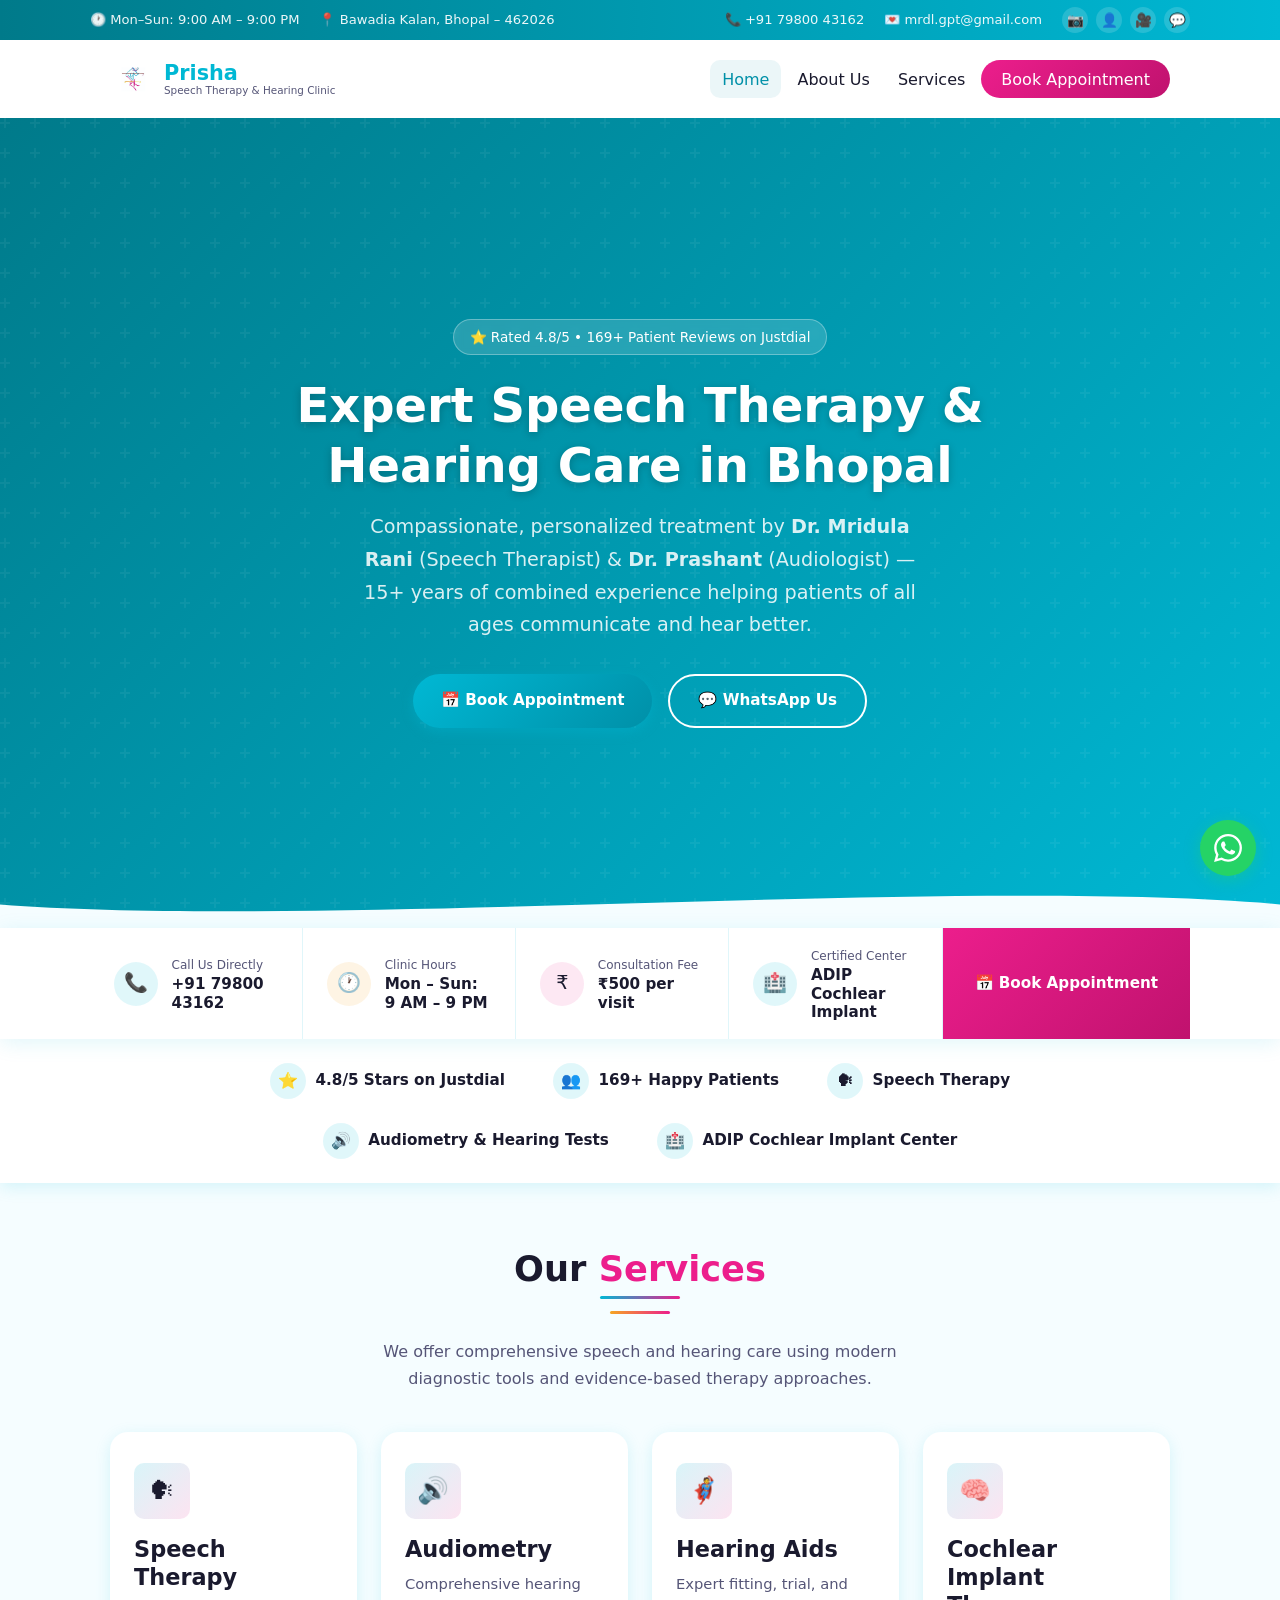
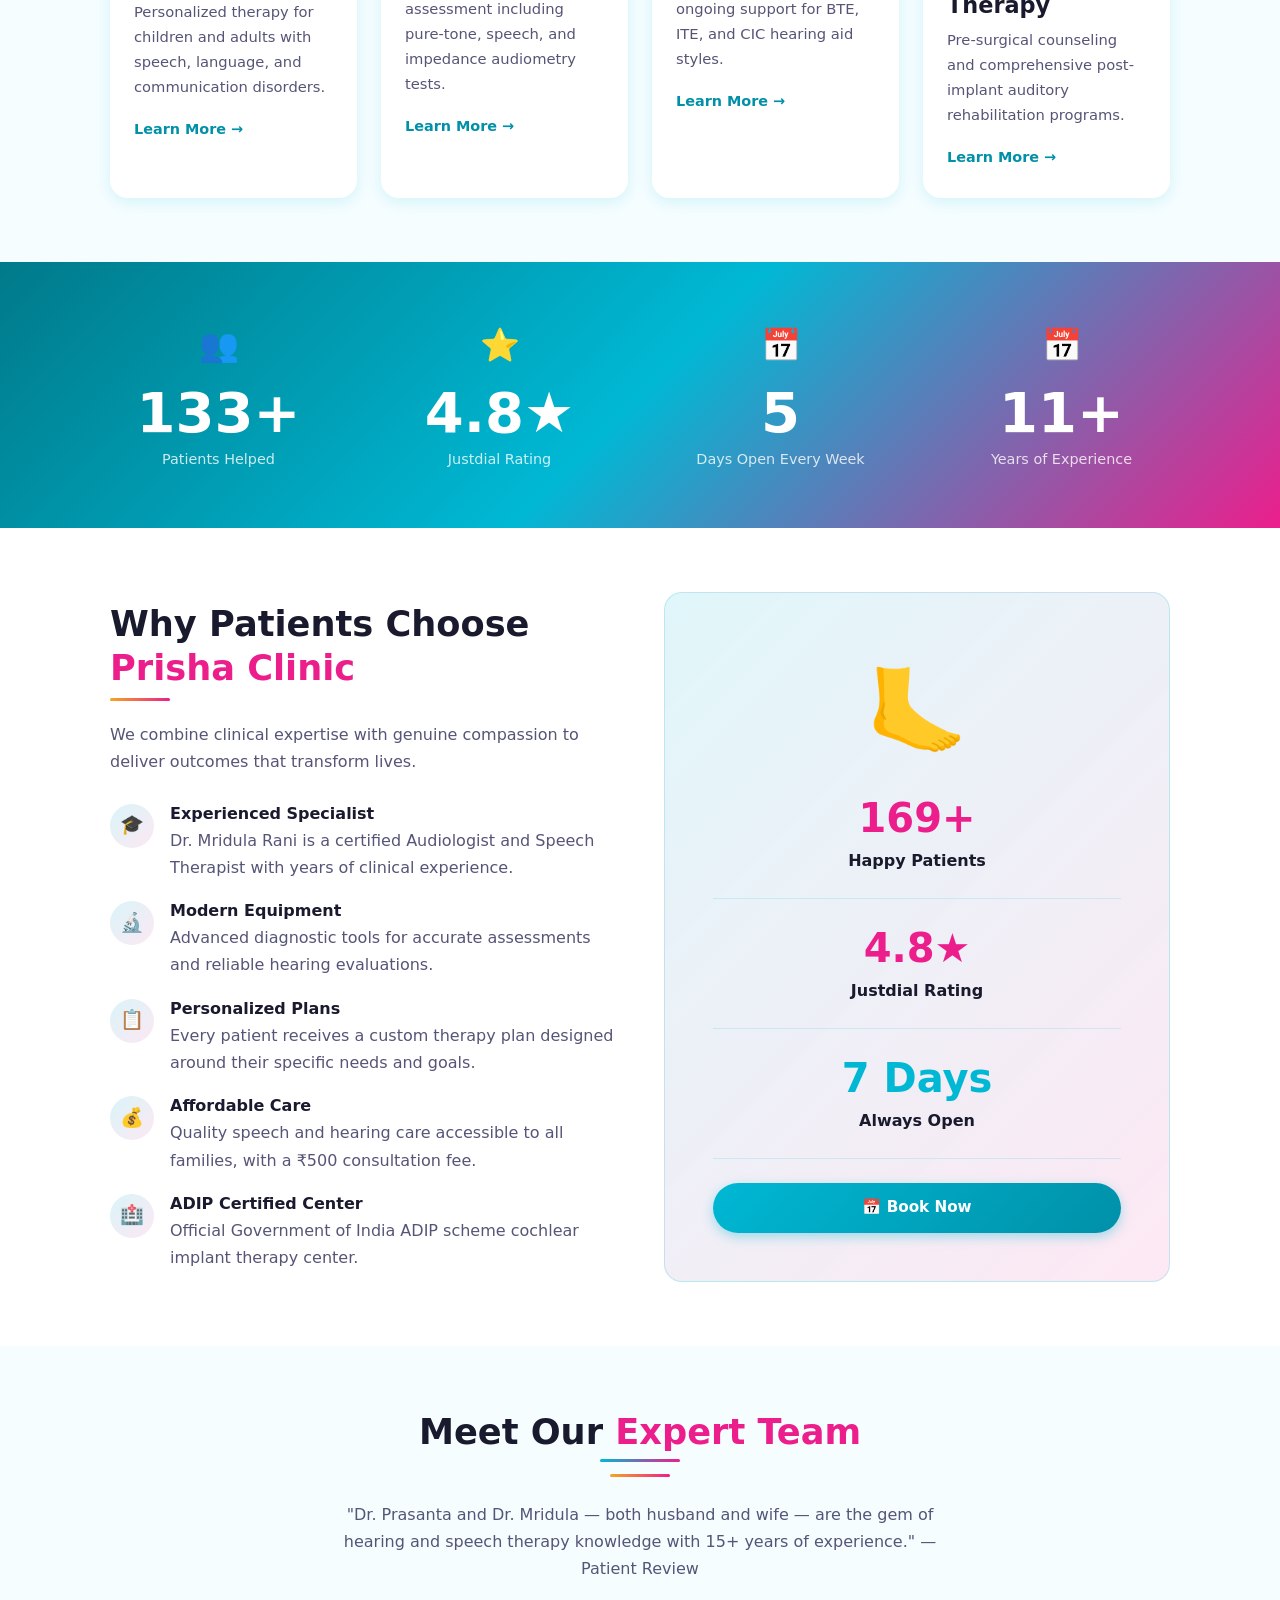
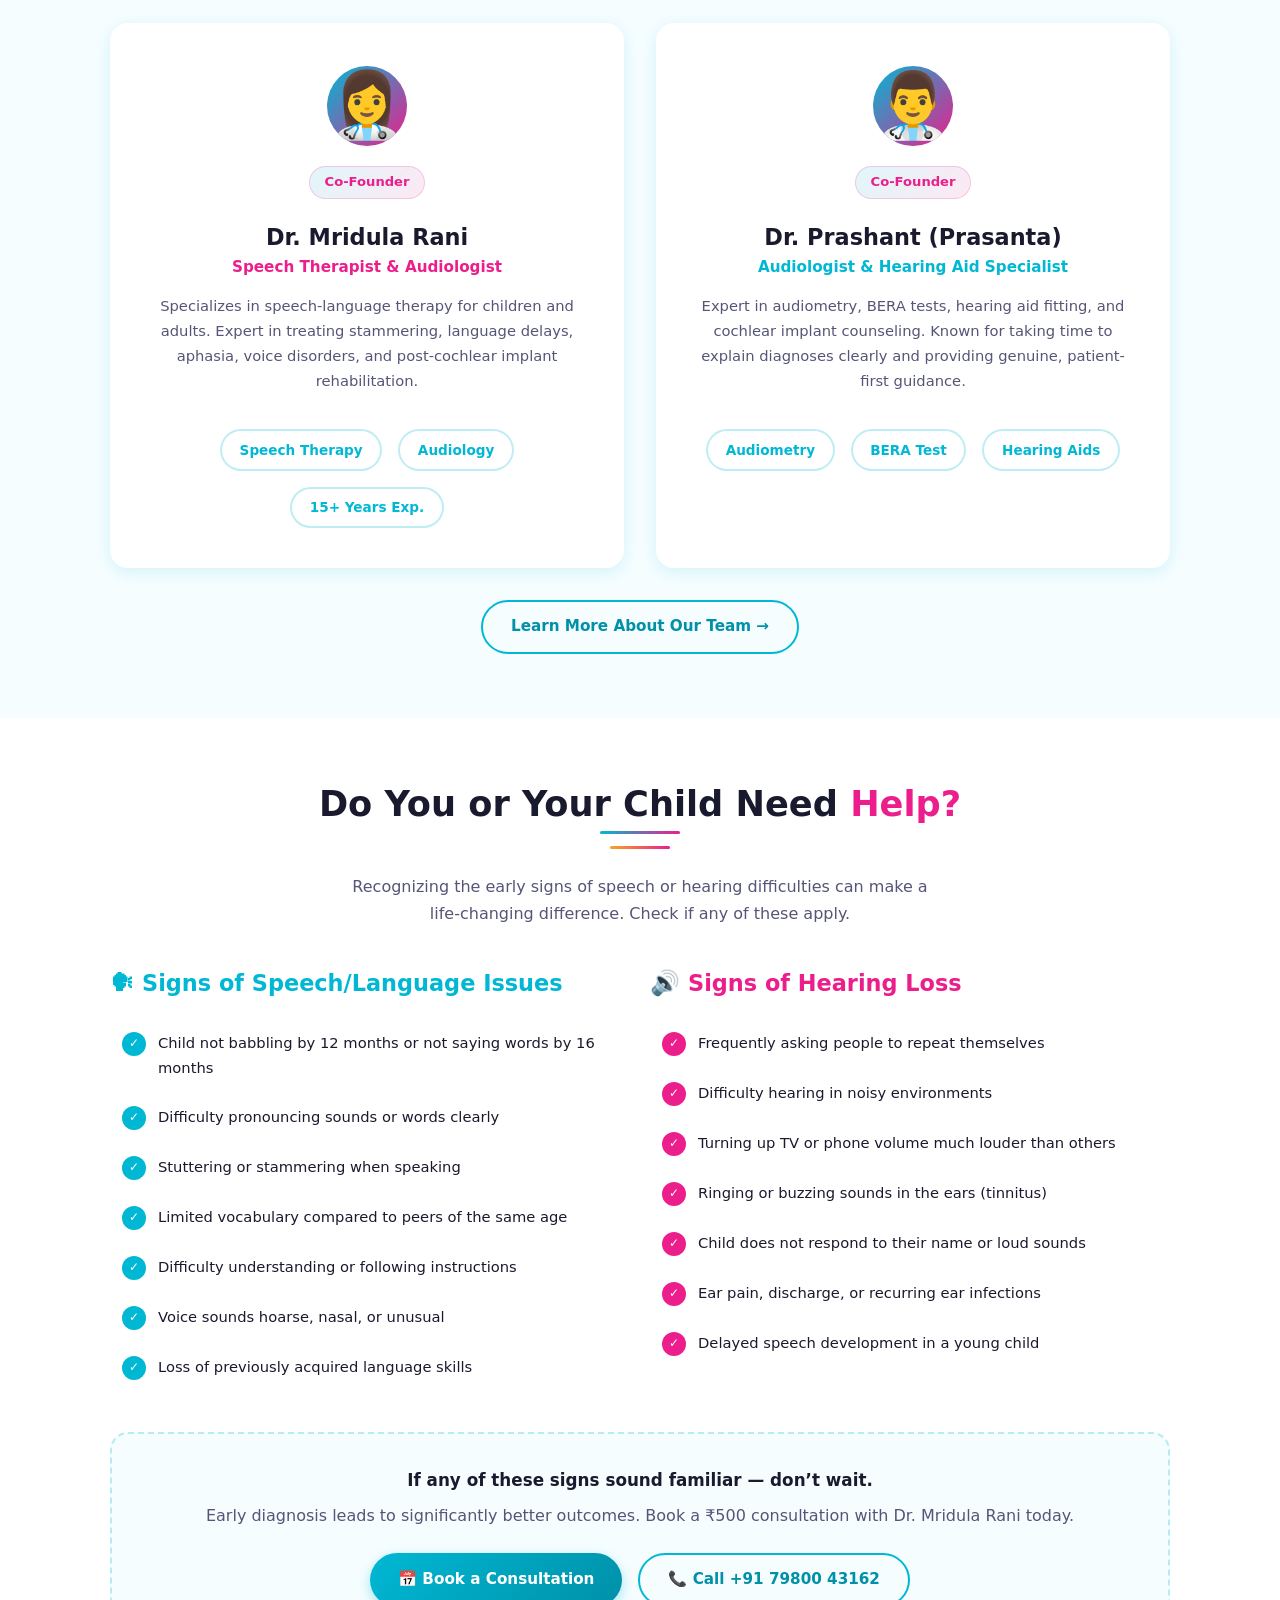
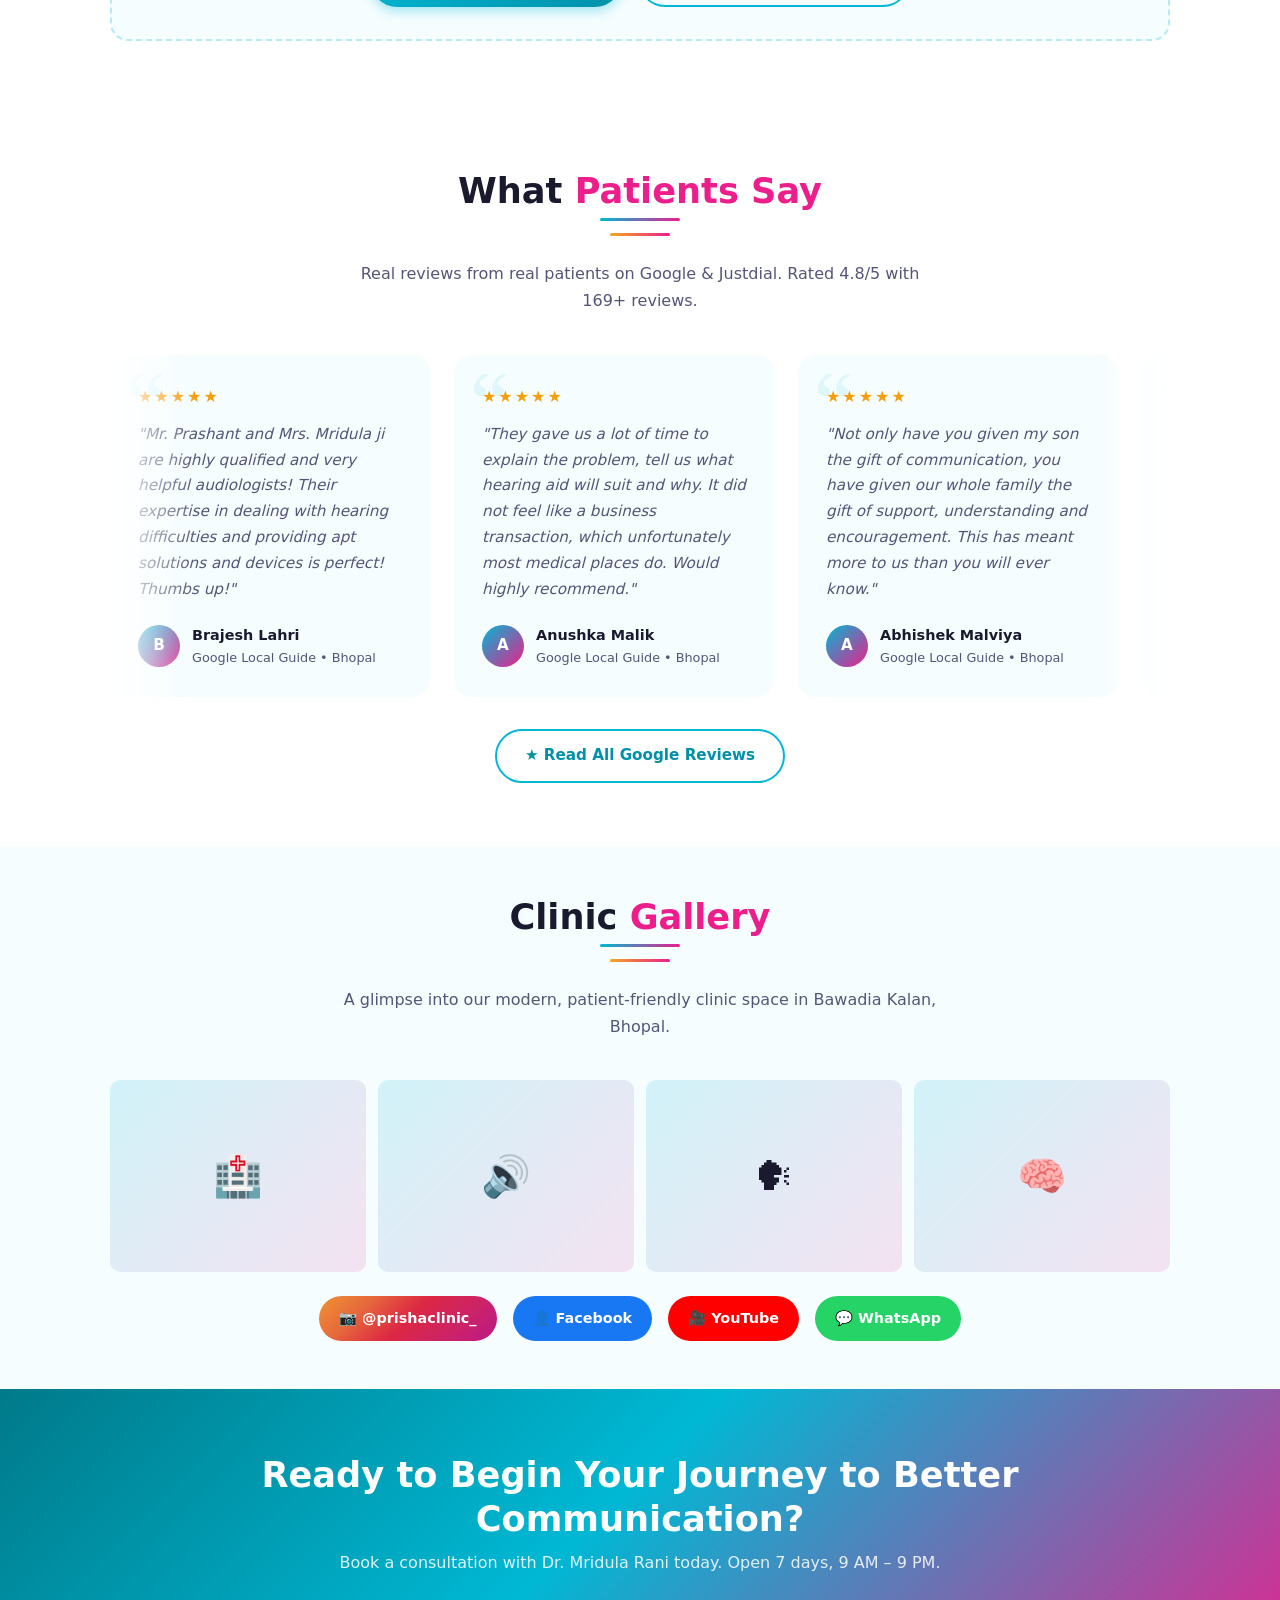
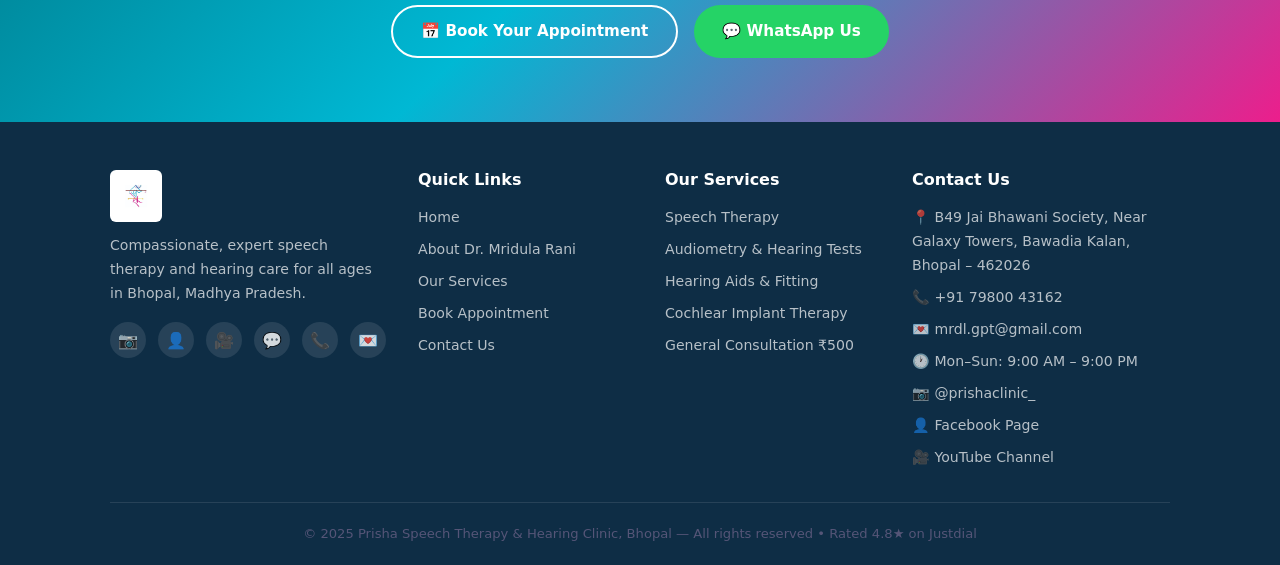
==== index.html @ f2a67094 "Initial commit" ====
<!DOCTYPE html>
<html lang="en">
<head>
  <meta charset="UTF-8">
  <meta name="viewport" content="width=device-width, initial-scale=1.0">
  <meta name="description" content="Prisha Speech Therapy and Hearing Clinic in Bhopal — Expert speech therapy, audiometry, hearing aids & cochlear implant therapy by Dr. Mridula Rani. Book today.">
  <meta name="keywords" content="speech therapy Bhopal, audiologist Bhopal, hearing aids Bhopal, cochlear implant Bhopal, Dr Mridula Rani, Prisha clinic">
  <meta name="author" content="Prisha Speech Therapy and Hearing Clinic">
  <meta property="og:title" content="Prisha Speech Therapy & Hearing Clinic Bhopal | Dr. Mridula Rani">
  <meta property="og:description" content="Expert speech therapy, audiometry, hearing aids & cochlear implant therapy in Bhopal. Rated 4.8/5 with 169+ reviews.">
  <meta property="og:type" content="website">
  <meta property="og:locale" content="en_IN">
  <meta property="og:url" content="https://prishaclinic.in/">
  <meta property="og:image" content="https://prishaclinic.in/assets/images/logo.jpg">
  <meta property="og:site_name" content="Prisha Speech Therapy &amp; Hearing Clinic">
  <meta name="twitter:card" content="summary_large_image">
  <meta name="twitter:title" content="Prisha Speech Therapy &amp; Hearing Clinic Bhopal | Dr. Mridula Rani">
  <meta name="twitter:description" content="Expert speech therapy, audiometry, hearing aids &amp; cochlear implant therapy in Bhopal. Rated 4.8/5 · 169+ reviews.">
  <meta name="twitter:image" content="https://prishaclinic.in/assets/images/logo.jpg">
  <meta name="geo.region" content="IN-MP">
  <meta name="geo.placename" content="Bhopal, Madhya Pradesh">
  <meta name="geo.position" content="23.1869929;77.4372388">
  <meta name="ICBM" content="23.1869929, 77.4372388">
  <link rel="canonical" href="https://prishaclinic.in/">
  <title>Prisha Speech Therapy & Hearing Clinic Bhopal | Dr. Mridula Rani</title>
  <!-- TODO: Replace prishaclinic.in with your actual domain throughout this file -->
  <script type="application/ld+json">
  {
    "@context": "https://schema.org",
    "@graph": [
      {
        "@type": ["MedicalOrganization", "LocalBusiness"],
        "@id": "https://prishaclinic.in/#organization",
        "name": "Prisha Speech Therapy and Hearing Clinic",
        "alternateName": "Prisha Clinic Bhopal",
        "url": "https://prishaclinic.in/",
        "logo": "https://prishaclinic.in/assets/images/logo.jpg",
        "image": "https://prishaclinic.in/assets/images/logo.jpg",
        "description": "Expert speech therapy, audiometry, hearing aids and cochlear implant therapy in Bhopal by Dr. Mridula Rani and Dr. Prashant. Open 7 days a week, 9 AM to 9 PM. ADIP certified cochlear implant center.",
        "telephone": "+917980043162",
        "email": "mrdl.gpt@gmail.com",
        "priceRange": "₹500",
        "currenciesAccepted": "INR",
        "paymentAccepted": "Cash, UPI",
        "address": {
          "@type": "PostalAddress",
          "streetAddress": "B49 Jai Bhawani Society, In Front Of Galaxy Towers, Near Berchha Mawa Bhandar, Bawadia Kalan",
          "addressLocality": "Bhopal",
          "addressRegion": "Madhya Pradesh",
          "postalCode": "462026",
          "addressCountry": "IN"
        },
        "geo": {
          "@type": "GeoCoordinates",
          "latitude": 23.1869929,
          "longitude": 77.4372388
        },
        "openingHoursSpecification": [
          {
            "@type": "OpeningHoursSpecification",
            "dayOfWeek": ["Monday","Tuesday","Wednesday","Thursday","Friday","Saturday","Sunday"],
            "opens": "09:00",
            "closes": "21:00"
          }
        ],
        "aggregateRating": {
          "@type": "AggregateRating",
          "ratingValue": "4.8",
          "reviewCount": "169",
          "bestRating": "5",
          "worstRating": "1"
        },
        "medicalSpecialty": ["Audiology", "SpeechLanguagePathology"],
        "hasMap": "https://www.google.com/maps/place/Prisha+Speech+Therapy+And+Hearing+Clinic/@23.1869929,77.4346639,17z",
        "sameAs": [
          "https://www.instagram.com/prishaclinic_/",
          "https://www.facebook.com/profile.php?id=61578853131643",
          "https://www.youtube.com/@prisha_clinic_bhopal"
        ],
        "employee": [
          {
            "@type": "Person",
            "name": "Dr. Mridula Rani",
            "jobTitle": "Speech-Language Therapist and Audiologist"
          },
          {
            "@type": "Person",
            "name": "Dr. Prashant",
            "jobTitle": "Audiologist and Hearing Aid Specialist"
          }
        ]
      },
      {
        "@type": "WebPage",
        "@id": "https://prishaclinic.in/#webpage",
        "url": "https://prishaclinic.in/",
        "name": "Prisha Speech Therapy & Hearing Clinic Bhopal | Dr. Mridula Rani",
        "description": "Prisha Speech Therapy and Hearing Clinic in Bhopal — Expert speech therapy, audiometry, hearing aids & cochlear implant therapy by Dr. Mridula Rani.",
        "isPartOf": {"@id": "https://prishaclinic.in/#organization"}
      }
    ]
  }
  </script>
  <link rel="stylesheet" href="css/style.css">
</head>
<body>
<a href="#main-content" class="skip-link">Skip to main content</a>

<div id="header-placeholder"></div>
<main id="main-content">

<!-- HERO -->
<section class="hero">
  <div class="hero-content">
    <div class="hero-badge">&#11088; Rated 4.8/5 &bull; 169+ Patient Reviews on Justdial</div>
    <h1>Expert Speech Therapy &amp; Hearing Care in Bhopal</h1>
    <p>Compassionate, personalized treatment by <strong>Dr. Mridula Rani</strong> (Speech Therapist) &amp; <strong>Dr. Prashant</strong> (Audiologist) &mdash; 15+ years of combined experience helping patients of all ages communicate and hear better.</p>
    <div class="hero-btns">
      <a href="contact.html" class="btn btn-primary">&#128197; Book Appointment</a>
      <a href="https://wa.me/917980043162" target="_blank" rel="noopener noreferrer" class="btn btn-outline">&#128172; WhatsApp Us</a>
    </div>
  </div>
  <svg class="hero-wave" viewBox="0 0 1440 60" xmlns="http://www.w3.org/2000/svg" preserveAspectRatio="none">
    <path d="M0,32 C360,60 1080,0 1440,32 L1440,60 L0,60 Z" fill="#F5FDFF"/>
  </svg>
</section>

<!-- QUICK BOOKING STRIP -->
<div class="quick-strip">
  <div class="quick-strip-inner">
    <div class="qs-item">
      <div class="qs-icon cyan">&#128222;</div>
      <div>
        <span class="qs-label">Call Us Directly</span>
        <span class="qs-value"><a href="tel:+917980043162">+91 79800 43162</a></span>
      </div>
    </div>
    <div class="qs-item">
      <div class="qs-icon gold">&#128336;</div>
      <div>
        <span class="qs-label">Clinic Hours</span>
        <span class="qs-value">Mon &ndash; Sun: 9 AM &ndash; 9 PM</span>
      </div>
    </div>
    <div class="qs-item">
      <div class="qs-icon pink">&#8377;</div>
      <div>
        <span class="qs-label">Consultation Fee</span>
        <span class="qs-value">&#8377;500 per visit</span>
      </div>
    </div>
    <div class="qs-item">
      <div class="qs-icon cyan">&#127973;</div>
      <div>
        <span class="qs-label">Certified Center</span>
        <span class="qs-value">ADIP Cochlear Implant</span>
      </div>
    </div>
    <a href="contact.html" class="qs-btn">&#128197; Book Appointment</a>
  </div>
</div>

<!-- TRUST BAR -->
<div class="trust-bar">
  <div class="container">
    <div class="trust-items">
      <div class="trust-item">
        <div class="trust-icon">&#11088;</div>
        <span>4.8/5 Stars on Justdial</span>
      </div>
      <div class="trust-item">
        <div class="trust-icon">&#128101;</div>
        <span>169+ Happy Patients</span>
      </div>
      <div class="trust-item">
        <div class="trust-icon">&#128483;</div>
        <span>Speech Therapy</span>
      </div>
      <div class="trust-item">
        <div class="trust-icon">&#128266;</div>
        <span>Audiometry &amp; Hearing Tests</span>
      </div>
      <div class="trust-item">
        <div class="trust-icon">&#127973;</div>
        <span>ADIP Cochlear Implant Center</span>
      </div>
    </div>
  </div>
</div>

<!-- SERVICES OVERVIEW -->
<section class="section">
  <div class="container">
    <h2 class="section-title">Our <span class="accent">Services</span></h2>
    <div class="gold-divider"></div>
    <p class="section-subtitle">We offer comprehensive speech and hearing care using modern diagnostic tools and evidence-based therapy approaches.</p>
    <div class="grid-4">
      <div class="card animate-on-scroll">
        <div class="card-icon">&#128483;</div>
        <h3>Speech Therapy</h3>
        <p>Personalized therapy for children and adults with speech, language, and communication disorders.</p>
        <a href="services.html#speech" class="card-link">Learn More &rarr;</a>
      </div>
      <div class="card animate-on-scroll">
        <div class="card-icon">&#128266;</div>
        <h3>Audiometry</h3>
        <p>Comprehensive hearing assessment including pure-tone, speech, and impedance audiometry tests.</p>
        <a href="services.html#audiometry" class="card-link">Learn More &rarr;</a>
      </div>
      <div class="card animate-on-scroll">
        <div class="card-icon">&#129464;</div>
        <h3>Hearing Aids</h3>
        <p>Expert fitting, trial, and ongoing support for BTE, ITE, and CIC hearing aid styles.</p>
        <a href="services.html#hearing-aids" class="card-link">Learn More &rarr;</a>
      </div>
      <div class="card animate-on-scroll">
        <div class="card-icon">&#129504;</div>
        <h3>Cochlear Implant Therapy</h3>
        <p>Pre-surgical counseling and comprehensive post-implant auditory rehabilitation programs.</p>
        <a href="services.html#cochlear" class="card-link">Learn More &rarr;</a>
      </div>
    </div>
  </div>
</section>

<!-- ANIMATED COUNTERS -->
<section class="counters-section">
  <div class="counters-grid">
    <div class="counter-item animate-on-scroll">
      <span class="counter-icon">&#128101;</span>
      <span class="counter-num" data-count="169" data-suffix="+">169+</span>
      <span class="counter-label">Patients Helped</span>
    </div>
    <div class="counter-item animate-on-scroll">
      <span class="counter-icon">&#11088;</span>
      <span class="counter-num">4.8&#9733;</span>
      <span class="counter-label">Justdial Rating</span>
    </div>
    <div class="counter-item animate-on-scroll">
      <span class="counter-icon">&#128197;</span>
      <span class="counter-num" data-count="7" data-suffix="">7</span>
      <span class="counter-label">Days Open Every Week</span>
    </div>
    <div class="counter-item animate-on-scroll">
      <span class="counter-icon">&#128197;</span>
      <span class="counter-num" data-count="15" data-suffix="+">15+</span>
      <span class="counter-label">Years of Experience</span>
    </div>
  </div>
</section>

<!-- WHY CHOOSE US -->
<section class="section why-section">
  <div class="container">
    <div class="grid-2" style="align-items:center; gap:3rem;">
      <div>
        <h2>Why Patients Choose <span class="accent">Prisha Clinic</span></h2>
        <div class="gold-divider" style="margin:0.5rem 0 1.25rem;"></div>
        <p style="margin:0 0 1.75rem;">We combine clinical expertise with genuine compassion to deliver outcomes that transform lives.</p>
        <div class="why-list">
          <div class="why-item animate-on-scroll">
            <div class="why-icon">&#127891;</div>
            <div class="why-text">
              <h4>Experienced Specialist</h4>
              <p>Dr. Mridula Rani is a certified Audiologist and Speech Therapist with years of clinical experience.</p>
            </div>
          </div>
          <div class="why-item animate-on-scroll">
            <div class="why-icon">&#128300;</div>
            <div class="why-text">
              <h4>Modern Equipment</h4>
              <p>Advanced diagnostic tools for accurate assessments and reliable hearing evaluations.</p>
            </div>
          </div>
          <div class="why-item animate-on-scroll">
            <div class="why-icon">&#128203;</div>
            <div class="why-text">
              <h4>Personalized Plans</h4>
              <p>Every patient receives a custom therapy plan designed around their specific needs and goals.</p>
            </div>
          </div>
          <div class="why-item animate-on-scroll">
            <div class="why-icon">&#128176;</div>
            <div class="why-text">
              <h4>Affordable Care</h4>
              <p>Quality speech and hearing care accessible to all families, with a &#8377;500 consultation fee.</p>
            </div>
          </div>
          <div class="why-item animate-on-scroll">
            <div class="why-icon">&#127973;</div>
            <div class="why-text">
              <h4>ADIP Certified Center</h4>
              <p>Official Government of India ADIP scheme cochlear implant therapy center.</p>
            </div>
          </div>
        </div>
      </div>
      <div class="animate-on-scroll" style="background:linear-gradient(135deg,rgba(0,184,212,0.12),rgba(236,30,140,0.1));border-radius:18px;padding:3rem;text-align:center;border:1px solid rgba(0,184,212,0.2);">
        <div style="font-size:5rem;margin-bottom:1rem;">&#129462;</div>
        <h3 style="color:var(--accent);font-size:2.5rem;font-weight:800;margin-bottom:0.25rem;">169+</h3>
        <p style="font-weight:600;color:var(--text);margin-bottom:0;">Happy Patients</p>
        <div style="margin:1.5rem 0;border-top:1px solid rgba(0,184,212,0.15);"></div>
        <h3 style="color:var(--accent);font-size:2.5rem;font-weight:800;margin-bottom:0.25rem;">4.8&#9733;</h3>
        <p style="font-weight:600;color:var(--text);margin-bottom:0;">Justdial Rating</p>
        <div style="margin:1.5rem 0;border-top:1px solid rgba(0,184,212,0.15);"></div>
        <h3 style="color:var(--primary);font-size:2.5rem;font-weight:800;margin-bottom:0.25rem;">7 Days</h3>
        <p style="font-weight:600;color:var(--text);margin-bottom:0;">Always Open</p>
        <div style="margin:1.5rem 0;border-top:1px solid rgba(0,184,212,0.15);"></div>
        <a href="contact.html" class="btn btn-primary" style="width:100%;justify-content:center;">&#128197; Book Now</a>
      </div>
    </div>
  </div>
</section>

<!-- TEAM SPOTLIGHT -->
<section class="section">
  <div class="container">
    <h2 class="section-title animate-on-scroll">Meet Our <span class="accent">Expert Team</span></h2>
    <div class="gold-divider animate-on-scroll"></div>
    <p class="section-subtitle animate-on-scroll">"Dr. Prasanta and Dr. Mridula — both husband and wife — are the gem of hearing and speech therapy knowledge with 15+ years of experience." &mdash; Patient Review</p>
    <div class="grid-2" style="gap:2rem; margin-top:2rem;">
      <div class="card animate-on-scroll" style="display:flex;flex-direction:column;align-items:center;text-align:center;padding:2.5rem 2rem;">
        <div class="doctor-image-wrap" style="max-width:180px;aspect-ratio:1;border-radius:50%;margin-bottom:1.25rem;">
          <span style="font-size:4rem;">&#128105;&#8205;&#9877;&#65039;</span>
        </div>
        <span class="doctor-badge">Co-Founder</span>
        <h3 style="margin:0.5rem 0 0.25rem;">Dr. Mridula Rani</h3>
        <p class="designation" style="color:var(--accent);font-weight:600;font-size:0.95rem;margin-bottom:0.75rem;">Speech Therapist &amp; Audiologist</p>
        <p style="font-size:0.92rem;">Specializes in speech-language therapy for children and adults. Expert in treating stammering, language delays, aphasia, voice disorders, and post-cochlear implant rehabilitation.</p>
        <div style="display:flex;gap:1rem;justify-content:center;margin-top:1.25rem;flex-wrap:wrap;">
          <span class="credential-pill">Speech Therapy</span>
          <span class="credential-pill">Audiology</span>
          <span class="credential-pill">15+ Years Exp.</span>
        </div>
      </div>
      <div class="card animate-on-scroll" style="display:flex;flex-direction:column;align-items:center;text-align:center;padding:2.5rem 2rem;">
        <div class="doctor-image-wrap" style="max-width:180px;aspect-ratio:1;border-radius:50%;margin-bottom:1.25rem;">
          <span style="font-size:4rem;">&#128104;&#8205;&#9877;&#65039;</span>
        </div>
        <span class="doctor-badge">Co-Founder</span>
        <h3 style="margin:0.5rem 0 0.25rem;">Dr. Prashant (Prasanta)</h3>
        <p class="designation" style="color:var(--primary);font-weight:600;font-size:0.95rem;margin-bottom:0.75rem;">Audiologist &amp; Hearing Aid Specialist</p>
        <p style="font-size:0.92rem;">Expert in audiometry, BERA tests, hearing aid fitting, and cochlear implant counseling. Known for taking time to explain diagnoses clearly and providing genuine, patient-first guidance.</p>
        <div style="display:flex;gap:1rem;justify-content:center;margin-top:1.25rem;flex-wrap:wrap;">
          <span class="credential-pill">Audiometry</span>
          <span class="credential-pill">BERA Test</span>
          <span class="credential-pill">Hearing Aids</span>
        </div>
      </div>
    </div>
    <div style="text-align:center;margin-top:2rem;">
      <a href="about.html" class="btn btn-outline-primary">Learn More About Our Team &rarr;</a>
    </div>
  </div>
</section>

<!-- SIGNS YOU NEED HELP -->
<section class="section signs-section">
  <div class="container">
    <h2 class="section-title">Do You or Your Child Need <span class="accent">Help?</span></h2>
    <div class="gold-divider"></div>
    <p class="section-subtitle">Recognizing the early signs of speech or hearing difficulties can make a life-changing difference. Check if any of these apply.</p>
    <div class="signs-grid">
      <div class="animate-on-scroll">
        <h3 class="accent-cyan" style="margin-bottom:1.25rem;display:flex;align-items:center;gap:0.5rem;"><span style="font-size:1.5rem;">&#128483;</span> Signs of Speech/Language Issues</h3>
        <div class="sign-item">
          <div class="sign-check cyan">&#10003;</div>
          <span class="sign-text">Child not babbling by 12 months or not saying words by 16 months</span>
        </div>
        <div class="sign-item">
          <div class="sign-check cyan">&#10003;</div>
          <span class="sign-text">Difficulty pronouncing sounds or words clearly</span>
        </div>
        <div class="sign-item">
          <div class="sign-check cyan">&#10003;</div>
          <span class="sign-text">Stuttering or stammering when speaking</span>
        </div>
        <div class="sign-item">
          <div class="sign-check cyan">&#10003;</div>
          <span class="sign-text">Limited vocabulary compared to peers of the same age</span>
        </div>
        <div class="sign-item">
          <div class="sign-check cyan">&#10003;</div>
          <span class="sign-text">Difficulty understanding or following instructions</span>
        </div>
        <div class="sign-item">
          <div class="sign-check cyan">&#10003;</div>
          <span class="sign-text">Voice sounds hoarse, nasal, or unusual</span>
        </div>
        <div class="sign-item">
          <div class="sign-check cyan">&#10003;</div>
          <span class="sign-text">Loss of previously acquired language skills</span>
        </div>
      </div>
      <div class="animate-on-scroll">
        <h3 class="accent" style="margin-bottom:1.25rem;display:flex;align-items:center;gap:0.5rem;"><span style="font-size:1.5rem;">&#128266;</span> Signs of Hearing Loss</h3>
        <div class="sign-item">
          <div class="sign-check pink">&#10003;</div>
          <span class="sign-text">Frequently asking people to repeat themselves</span>
        </div>
        <div class="sign-item">
          <div class="sign-check pink">&#10003;</div>
          <span class="sign-text">Difficulty hearing in noisy environments</span>
        </div>
        <div class="sign-item">
          <div class="sign-check pink">&#10003;</div>
          <span class="sign-text">Turning up TV or phone volume much louder than others</span>
        </div>
        <div class="sign-item">
          <div class="sign-check pink">&#10003;</div>
          <span class="sign-text">Ringing or buzzing sounds in the ears (tinnitus)</span>
        </div>
        <div class="sign-item">
          <div class="sign-check pink">&#10003;</div>
          <span class="sign-text">Child does not respond to their name or loud sounds</span>
        </div>
        <div class="sign-item">
          <div class="sign-check pink">&#10003;</div>
          <span class="sign-text">Ear pain, discharge, or recurring ear infections</span>
        </div>
        <div class="sign-item">
          <div class="sign-check pink">&#10003;</div>
          <span class="sign-text">Delayed speech development in a young child</span>
        </div>
      </div>
    </div>
    <div class="signs-cta animate-on-scroll">
      <p style="font-size:1.05rem;font-weight:600;color:var(--text);margin-bottom:0.5rem;">If any of these signs sound familiar &mdash; don&rsquo;t wait.</p>
      <p style="margin-bottom:1.5rem;">Early diagnosis leads to significantly better outcomes. Book a &#8377;500 consultation with Dr. Mridula Rani today.</p>
      <div style="display:flex;gap:1rem;justify-content:center;flex-wrap:wrap;">
        <a href="contact.html" class="btn btn-primary">&#128197; Book a Consultation</a>
        <a href="tel:+917980043162" class="btn btn-outline-primary">&#128222; Call +91 79800 43162</a>
      </div>
    </div>
  </div>
</section>

<!-- TESTIMONIALS -->
<section class="section testimonials-section">
  <div class="container">
    <h2 class="section-title">What <span class="accent">Patients Say</span></h2>
    <div class="gold-divider"></div>
    <p class="section-subtitle">Real reviews from real patients on Google &amp; Justdial. Rated 4.8/5 with 169+ reviews.</p>
    <div class="testimonials-carousel" aria-label="Patient testimonials carousel">
      <div class="carousel-track">
        <div class="testimonial-card">
          <div class="stars">&#9733;&#9733;&#9733;&#9733;&#9733;</div>
          <p>"Mr. Prashant and Mrs. Mridula ji are highly qualified and very helpful audiologists! Their expertise in dealing with hearing difficulties and providing apt solutions and devices is perfect! Thumbs up!"</p>
          <div class="testimonial-author">
            <div class="author-avatar">B</div>
            <div>
              <div class="author-name">Brajesh Lahri</div>
              <div class="author-location">Google Local Guide &bull; Bhopal</div>
            </div>
          </div>
        </div>
        <div class="testimonial-card">
          <div class="stars">&#9733;&#9733;&#9733;&#9733;&#9733;</div>
          <p>"They gave us a lot of time to explain the problem, tell us what hearing aid will suit and why. It did not feel like a business transaction, which unfortunately most medical places do. Would highly recommend."</p>
          <div class="testimonial-author">
            <div class="author-avatar">A</div>
            <div>
              <div class="author-name">Anushka Malik</div>
              <div class="author-location">Google Local Guide &bull; Bhopal</div>
            </div>
          </div>
        </div>
        <div class="testimonial-card">
          <div class="stars">&#9733;&#9733;&#9733;&#9733;&#9733;</div>
          <p>"Not only have you given my son the gift of communication, you have given our whole family the gift of support, understanding and encouragement. This has meant more to us than you will ever know."</p>
          <div class="testimonial-author">
            <div class="author-avatar">A</div>
            <div>
              <div class="author-name">Abhishek Malviya</div>
              <div class="author-location">Google Local Guide &bull; Bhopal</div>
            </div>
          </div>
        </div>
        <div class="testimonial-card">
          <div class="stars">&#9733;&#9733;&#9733;&#9733;&#9733;</div>
          <p>"My son&rsquo;s speech was not clear and he wouldn&rsquo;t speak in full sentences. I brought him here for therapy, and he improved significantly &mdash; he started speaking in full sentences within months. Truly grateful!"</p>
          <div class="testimonial-author">
            <div class="author-avatar">K</div>
            <div>
              <div class="author-name">Khushboo Jalan</div>
              <div class="author-location">Google Review &bull; Bhopal</div>
            </div>
          </div>
        </div>
        <div class="testimonial-card">
          <div class="stars">&#9733;&#9733;&#9733;&#9733;&#9733;</div>
          <p>"Both Prashant Sir and Mridula ma&rsquo;am are one of the most dedicated and compassionate professionals you&rsquo;ll meet. They even kept the clinic open till 11 PM for two days to accommodate our needs. Truly remarkable!"</p>
          <div class="testimonial-author">
            <div class="author-avatar">M</div>
            <div>
              <div class="author-name">Mini Priya</div>
              <div class="author-location">Google Local Guide &bull; Bhopal</div>
            </div>
          </div>
        </div>
        <div class="testimonial-card">
          <div class="stars">&#9733;&#9733;&#9733;&#9733;&#9733;</div>
          <p>"Since last 10 years I was misdiagnosed and didn&rsquo;t know the real treatment available for my child&rsquo;s hearing. They gave enough time, diagnosed correctly, and finally got his hearing checked. Mostly recommended!"</p>
          <div class="testimonial-author">
            <div class="author-avatar">R</div>
            <div>
              <div class="author-name">Rajni Rajput</div>
              <div class="author-location">Google Review &bull; Itarshi, MP</div>
            </div>
          </div>
        </div>
      </div>
    </div>
    <div style="text-align:center;margin-top:2rem;">
      <a href="https://www.google.com/maps/place/Prisha+Speech+Therapy+And+Hearing+Clinic/@23.1869929,77.4346639,17z" target="_blank" rel="noopener noreferrer" class="btn btn-outline-primary">&#9733; Read All Google Reviews</a>
    </div>
  </div>
</section>

<!-- GALLERY PLACEHOLDER -->
<section class="gallery-section">
  <div class="container">
    <h2 class="section-title animate-on-scroll">Clinic <span class="accent">Gallery</span></h2>
    <div class="gold-divider animate-on-scroll"></div>
    <p class="section-subtitle animate-on-scroll">A glimpse into our modern, patient-friendly clinic space in Bawadia Kalan, Bhopal.</p>
    <div class="gallery-grid">
      <div class="gallery-item animate-on-scroll">
        <span>&#127973;</span>
      </div>
      <div class="gallery-item animate-on-scroll">
        <span>&#128266;</span>
      </div>
      <div class="gallery-item animate-on-scroll">
        <span>&#128483;</span>
      </div>
      <div class="gallery-item animate-on-scroll">
        <span>&#129504;</span>
      </div>
    </div>
    <div class="social-links animate-on-scroll" style="margin-top:1.5rem;">
      <a href="https://www.instagram.com/prishaclinic_/" target="_blank" rel="noopener noreferrer" class="social-link instagram">&#128247; @prishaclinic_</a>
      <a href="https://www.facebook.com/profile.php?id=61578853131643" target="_blank" rel="noopener noreferrer" class="social-link" style="background:#1877F2;color:white;">&#128100; Facebook</a>
      <a href="https://www.youtube.com/@prisha_clinic_bhopal" target="_blank" rel="noopener noreferrer" class="social-link" style="background:#FF0000;color:white;">&#127909; YouTube</a>
      <a href="https://wa.me/917980043162" target="_blank" rel="noopener noreferrer" class="social-link whatsapp">&#128172; WhatsApp</a>
    </div>
  </div>
</section>

<!-- CTA BANNER -->
<section class="cta-banner">
  <div class="container">
    <h2>Ready to Begin Your Journey to Better Communication?</h2>
    <p>Book a consultation with Dr. Mridula Rani today. Open 7 days, 9 AM &ndash; 9 PM.</p>
    <div style="display:flex;gap:1rem;justify-content:center;flex-wrap:wrap;">
      <a href="contact.html" class="btn btn-outline">&#128197; Book Your Appointment</a>
      <a href="https://wa.me/917980043162" target="_blank" rel="noopener noreferrer" class="btn" style="background:var(--green);color:white;">&#128172; WhatsApp Us</a>
    </div>
  </div>
</section>

</main>
<div id="footer-placeholder"></div>
<script src="js/script.js"></script>
</body>
</html>
---- css/style.css ----
/* ===== CSS CUSTOM PROPERTIES ===== */
:root {
  --primary:      #00B8D4;
  --primary-dark: #0090A8;
  --accent:       #EC1E8C;
  --gold:         #F5A623;
  --bg:           #F5FDFF;
  --text:         #1A1A2E;
  --text-light:   #555577;
  --white:        #FFFFFF;
  --green:        #25D366;
  --shadow:       0 4px 16px rgba(0, 184, 212, 0.14);
  --shadow-lg:    0 8px 32px rgba(0, 184, 212, 0.22);
  --radius:       10px;
  --radius-lg:    18px;
  --transition:   0.3s ease;
  --max-width:    1100px;
}

/* ===== RESET ===== */
*, *::before, *::after { box-sizing: border-box; margin: 0; padding: 0; }
html { scroll-behavior: smooth; }
img { max-width: 100%; display: block; }
a { text-decoration: none; color: inherit; }
ul { list-style: none; }
button { cursor: pointer; border: none; background: none; font-family: inherit; }

/* ===== BASE TYPOGRAPHY ===== */
body {
  font-family: 'Segoe UI', system-ui, -apple-system, sans-serif;
  font-size: 1rem;
  line-height: 1.7;
  color: var(--text);
  background: var(--bg);
}
h1, h2, h3, h4 {
  line-height: 1.25;
  font-weight: 700;
  color: var(--text);
}
h1 { font-size: clamp(1.8rem, 5vw, 3rem); }
h2 { font-size: clamp(1.4rem, 3.5vw, 2.2rem); }
h3 { font-size: clamp(1.1rem, 2.5vw, 1.4rem); }
h4 { font-size: 1rem; }
p { color: var(--text-light); }

/* ===== LAYOUT UTILITIES ===== */
.container {
  width: 100%;
  max-width: var(--max-width);
  margin-inline: auto;
  padding-inline: 1.25rem;
}
.section {
  padding: 4rem 1.25rem;
}
.section-title {
  text-align: center;
  margin-bottom: 0.75rem;
  position: relative;
  padding-bottom: 0.5rem;
}
.section-subtitle {
  text-align: center;
  color: var(--text-light);
  max-width: 600px;
  margin-inline: auto;
  margin-bottom: 2.5rem;
}
.grid-2 {
  display: grid;
  gap: 2rem;
}
.grid-3 {
  display: grid;
  gap: 1.5rem;
}
.grid-4 {
  display: grid;
  gap: 1.5rem;
}
.text-center { text-align: center; }
.accent { color: var(--accent); }
.accent-cyan { color: var(--primary); }

/* Gold divider */
.gold-divider {
  width: 60px;
  height: 3px;
  background: linear-gradient(90deg, var(--gold), var(--accent));
  border-radius: 2px;
  margin: 0.5rem auto 1.5rem;
}

/* ===== BUTTONS ===== */
.btn {
  display: inline-flex;
  align-items: center;
  gap: 0.5rem;
  padding: 0.75rem 1.75rem;
  border-radius: 50px;
  font-size: 0.95rem;
  font-weight: 600;
  transition: all var(--transition);
  white-space: nowrap;
}
.btn-primary {
  background: linear-gradient(135deg, var(--primary), var(--primary-dark));
  color: var(--white);
  box-shadow: 0 4px 12px rgba(0, 184, 212, 0.35);
}
.btn-primary:hover {
  background: linear-gradient(135deg, var(--primary-dark), #006070);
  transform: translateY(-2px);
  box-shadow: 0 6px 18px rgba(0, 184, 212, 0.45);
}
.btn-outline {
  border: 2px solid var(--white);
  color: var(--white);
}
.btn-outline:hover {
  background: var(--white);
  color: var(--primary);
}
.btn-outline-primary {
  border: 2px solid var(--primary);
  color: var(--primary);
}
.btn-outline-primary:hover {
  background: var(--primary);
  color: var(--white);
}

/* ===== HEADER / NAVBAR ===== */
#site-header {
  position: sticky;
  top: 0;
  z-index: 100;
  background: var(--white);
  transition: box-shadow var(--transition);
}
#site-header.scrolled {
  box-shadow: var(--shadow);
}
.navbar {
  display: flex;
  align-items: center;
  justify-content: space-between;
  padding-block: 1rem;
  gap: 1rem;
}
.logo {
  font-size: 1.3rem;
  font-weight: 800;
  color: var(--primary);
  display: flex;
  align-items: center;
  gap: 0.5rem;
  flex-shrink: 0;
}
.logo-img {
  height: 46px;
  width: auto;
  object-fit: contain;
  display: block;
}
.logo-text { line-height: 1.1; }
.logo-text span { display: block; font-size: 0.65rem; font-weight: 500; color: var(--text-light); }

/* Hamburger */
#burger {
  display: flex;
  flex-direction: column;
  gap: 5px;
  padding: 0.5rem;
  z-index: 101;
}
#burger span {
  display: block;
  width: 24px;
  height: 2px;
  background: var(--text);
  border-radius: 2px;
  transition: all var(--transition);
}
#burger.open span:nth-child(1) { transform: translateY(7px) rotate(45deg); }
#burger.open span:nth-child(2) { opacity: 0; }
#burger.open span:nth-child(3) { transform: translateY(-7px) rotate(-45deg); }

/* Nav menu — mobile */
#nav-menu {
  display: none;
  flex-direction: column;
  position: absolute;
  top: 100%;
  left: 0;
  right: 0;
  background: var(--white);
  padding: 1rem 1.25rem 1.5rem;
  box-shadow: var(--shadow);
  gap: 0.25rem;
}
#nav-menu.open { display: flex; }
.nav-link {
  padding: 0.6rem 0.75rem;
  border-radius: var(--radius);
  font-weight: 500;
  color: var(--text);
  transition: all var(--transition);
}
.nav-link:hover, .nav-link.active { color: var(--primary); background: rgba(0, 184, 212, 0.08); }
.cta-nav {
  background: linear-gradient(135deg, var(--accent), #c0126e);
  color: var(--white) !important;
  border-radius: 50px;
  padding: 0.6rem 1.25rem;
  margin-top: 0.5rem;
  text-align: center;
}
.cta-nav:hover { background: linear-gradient(135deg, #c0126e, #8a0050) !important; }

/* ===== HERO ===== */
.hero {
  min-height: 90vh;
  display: flex;
  align-items: center;
  justify-content: center;
  text-align: center;
  background: linear-gradient(135deg, #007A8A 0%, #00B8D4 33%, #EC1E8C 66%, #007A8A 100%);
  background-size: 300% 300%;
  animation: gradient-shift 12s ease infinite;
  padding: 5rem 1.25rem;
  position: relative;
  overflow: hidden;
}
.hero::before {
  content: '';
  position: absolute;
  inset: 0;
  background: url("data:image/svg+xml,%3Csvg width='60' height='60' viewBox='0 0 60 60' xmlns='http://www.w3.org/2000/svg'%3E%3Cg fill='none' fill-rule='evenodd'%3E%3Cg fill='%23ffffff' fill-opacity='0.05'%3E%3Cpath d='M36 34v-4h-2v4h-4v2h4v4h2v-4h4v-2h-4zm0-30V0h-2v4h-4v2h4v4h2V6h4V4h-4zM6 34v-4H4v4H0v2h4v4h2v-4h4v-2H6zM6 4V0H4v4H0v2h4v4h2V6h4V4H6z'/%3E%3C/g%3E%3C/g%3E%3C/svg%3E");
}
.hero-content { position: relative; z-index: 1; max-width: 780px; }
.hero-badge {
  display: inline-block;
  background: rgba(255,255,255,0.15);
  color: var(--white);
  border: 1px solid rgba(255,255,255,0.3);
  border-radius: 50px;
  padding: 0.35rem 1rem;
  font-size: 0.85rem;
  margin-bottom: 1.25rem;
  backdrop-filter: blur(4px);
}
.hero h1 { color: var(--white); margin-bottom: 1rem; text-shadow: 0 2px 8px rgba(0, 0, 0, 0.22); }
.hero p {
  color: rgba(255,255,255,0.85);
  font-size: clamp(1rem, 2.5vw, 1.2rem);
  max-width: 560px;
  margin-inline: auto;
  margin-bottom: 2rem;
}
.hero-btns { display: flex; gap: 1rem; justify-content: center; flex-wrap: wrap; }
.hero-wave {
  position: absolute;
  bottom: -1px;
  left: 0;
  width: 100%;
}
.hero-wave path { fill: var(--bg); }

/* ===== TRUST BAR ===== */
.trust-bar {
  background: var(--white);
  padding: 1.5rem 1.25rem;
  box-shadow: var(--shadow);
}
.trust-items {
  display: flex;
  flex-wrap: wrap;
  justify-content: center;
  gap: 1rem 2rem;
}
.trust-item {
  display: flex;
  align-items: center;
  gap: 0.6rem;
  font-weight: 600;
  color: var(--text);
  font-size: 0.95rem;
}
.trust-icon {
  width: 36px;
  height: 36px;
  background: rgba(0, 184, 212, 0.12);
  border-radius: 50%;
  display: flex;
  align-items: center;
  justify-content: center;
  font-size: 1rem;
}

/* ===== CARDS ===== */
.card {
  background: var(--white);
  border-radius: var(--radius-lg);
  padding: 1.75rem 1.5rem;
  box-shadow: var(--shadow);
  transition: transform var(--transition), box-shadow var(--transition), border-top-color var(--transition);
  border-top: 3px solid transparent;
}
.card:hover {
  transform: translateY(-4px);
  box-shadow: var(--shadow-lg);
  border-top-color: var(--primary);
}
.card-icon {
  width: 56px;
  height: 56px;
  background: linear-gradient(135deg, rgba(0, 184, 212, 0.15), rgba(236, 30, 140, 0.12));
  border-radius: var(--radius);
  display: flex;
  align-items: center;
  justify-content: center;
  font-size: 1.6rem;
  margin-bottom: 1rem;
}
.card h3 { margin-bottom: 0.5rem; }
.card p { font-size: 0.92rem; margin-bottom: 1rem; }
.card-link {
  color: var(--primary);
  font-weight: 600;
  font-size: 0.9rem;
  display: inline-flex;
  align-items: center;
  gap: 0.3rem;
  transition: gap var(--transition);
}
.card-link:hover { gap: 0.6rem; }

/* ===== WHY CHOOSE US ===== */
.why-section { background: var(--white); }
.why-list { display: flex; flex-direction: column; gap: 1.25rem; }
.why-item {
  display: flex;
  align-items: flex-start;
  gap: 1rem;
}
.why-icon {
  width: 44px;
  height: 44px;
  min-width: 44px;
  background: linear-gradient(135deg, rgba(0, 184, 212, 0.15), rgba(236, 30, 140, 0.1));
  border-radius: 50%;
  display: flex;
  align-items: center;
  justify-content: center;
  font-size: 1.2rem;
}
.why-text h4 { margin-bottom: 0.2rem; }

/* ===== DOCTOR SPOTLIGHT ===== */
.doctor-image-wrap {
  background: linear-gradient(135deg, var(--primary), var(--accent));
  border-radius: var(--radius-lg);
  aspect-ratio: 4/5;
  max-width: 380px;
  margin-inline: auto;
  display: flex;
  align-items: center;
  justify-content: center;
  overflow: hidden;
  font-size: 5rem;
}
.doctor-image-wrap img { width: 100%; height: 100%; object-fit: cover; }
.doctor-info { display: flex; flex-direction: column; justify-content: center; }
.doctor-badge {
  display: inline-block;
  background: linear-gradient(135deg, rgba(0, 184, 212, 0.12), rgba(236, 30, 140, 0.1));
  color: var(--accent);
  border-radius: 50px;
  padding: 0.3rem 0.9rem;
  font-size: 0.82rem;
  font-weight: 600;
  margin-bottom: 1rem;
  border: 1px solid rgba(236, 30, 140, 0.2);
}
.doctor-info h2 { margin-bottom: 0.4rem; }
.doctor-info .designation {
  color: var(--primary);
  font-weight: 600;
  font-size: 1rem;
  margin-bottom: 1rem;
}
.doctor-stats {
  display: flex;
  gap: 1.5rem;
  margin: 1.25rem 0;
  flex-wrap: wrap;
}
.stat { text-align: center; }
.stat-num { font-size: 1.6rem; font-weight: 800; color: var(--accent); display: block; }
.stat-label { font-size: 0.78rem; color: var(--text-light); }

/* ===== TESTIMONIALS ===== */
.testimonials-section { background: var(--white); }
.testimonial-card {
  background: var(--bg);
  border-radius: var(--radius-lg);
  padding: 1.75rem;
  position: relative;
}
.stars { color: #F59E0B; font-size: 1rem; margin-bottom: 0.75rem; letter-spacing: 2px; }
.testimonial-card p { font-style: italic; font-size: 0.95rem; margin-bottom: 1.25rem; }
.testimonial-author { display: flex; align-items: center; gap: 0.75rem; }
.author-avatar {
  width: 42px;
  height: 42px;
  border-radius: 50%;
  background: linear-gradient(135deg, var(--primary), var(--accent));
  display: flex;
  align-items: center;
  justify-content: center;
  color: var(--white);
  font-weight: 700;
  font-size: 0.95rem;
  flex-shrink: 0;
}
.author-name { font-weight: 600; font-size: 0.9rem; }
.author-location { font-size: 0.8rem; color: var(--text-light); }

/* ===== CTA BANNER ===== */
.cta-banner {
  background: linear-gradient(135deg, #007A8A 0%, #00B8D4 45%, #EC1E8C 100%);
  padding: 4rem 1.25rem;
  text-align: center;
}
.cta-banner h2, .cta-banner p { color: var(--white); }
.cta-banner p { color: rgba(255,255,255,0.85); margin-bottom: 1.75rem; margin-top: 0.5rem; }

/* ===== PAGE BANNER ===== */
.page-banner {
  background: linear-gradient(135deg, #007A8A 0%, #00B8D4 50%, #EC1E8C 100%);
  padding: 3.5rem 1.25rem 4rem;
  text-align: center;
}
.page-banner h1 { color: var(--white); margin-bottom: 0.75rem; }
.breadcrumb { color: rgba(255,255,255,0.75); font-size: 0.88rem; }
.breadcrumb a { color: rgba(255,255,255,0.75); }
.breadcrumb a:hover { color: var(--white); }

/* ===== ABOUT PAGE ===== */
.values-grid { display: grid; gap: 1.5rem; }
.value-card {
  background: var(--white);
  border-radius: var(--radius-lg);
  padding: 2rem 1.5rem;
  text-align: center;
  box-shadow: var(--shadow);
}
.value-icon {
  width: 60px;
  height: 60px;
  background: linear-gradient(135deg, rgba(0, 184, 212, 0.15), rgba(236, 30, 140, 0.12));
  border-radius: 50%;
  display: flex;
  align-items: center;
  justify-content: center;
  font-size: 1.8rem;
  margin: 0 auto 1rem;
}
.credentials-bar {
  display: flex;
  flex-wrap: wrap;
  gap: 0.75rem;
  justify-content: center;
  margin-top: 2rem;
}
.credential-pill {
  background: var(--white);
  border: 2px solid rgba(0, 184, 212, 0.25);
  color: var(--primary);
  border-radius: 50px;
  padding: 0.45rem 1.1rem;
  font-size: 0.85rem;
  font-weight: 600;
}

/* ===== SERVICES PAGE ===== */
.service-block { padding: 4rem 1.25rem; }
.service-block:nth-child(even) { background: var(--white); }
.service-icon-wrap {
  background: linear-gradient(135deg, rgba(0, 184, 212, 0.15), rgba(236, 30, 140, 0.15));
  border-radius: var(--radius-lg);
  aspect-ratio: 1;
  max-width: 320px;
  margin-inline: auto;
  display: flex;
  align-items: center;
  justify-content: center;
  font-size: 6rem;
}
.service-info h2 { margin-bottom: 0.75rem; }
.service-info p { margin-bottom: 1rem; }
.service-tags { display: flex; flex-wrap: wrap; gap: 0.5rem; margin: 1.25rem 0; }
.tag {
  background: rgba(0, 184, 212, 0.1);
  color: var(--primary-dark);
  border: 1px solid rgba(0, 184, 212, 0.25);
  border-radius: 50px;
  padding: 0.3rem 0.85rem;
  font-size: 0.82rem;
  font-weight: 600;
}

/* FAQ Accordion */
.faq-section { background: var(--white); }
.faq-list { max-width: 760px; margin-inline: auto; display: flex; flex-direction: column; gap: 0.75rem; }
.faq-item {
  background: var(--bg);
  border-radius: var(--radius);
  overflow: hidden;
  border: 1px solid rgba(0, 184, 212, 0.15);
}
.faq-question {
  width: 100%;
  text-align: left;
  padding: 1.1rem 1.25rem;
  font-weight: 600;
  font-size: 0.97rem;
  display: flex;
  justify-content: space-between;
  align-items: center;
  gap: 1rem;
  color: var(--text);
  transition: color var(--transition);
}
.faq-question:hover { color: var(--primary); }
.faq-arrow {
  transition: transform var(--transition);
  color: var(--primary);
  flex-shrink: 0;
  font-size: 1.1rem;
}
.faq-item.open .faq-arrow { transform: rotate(180deg); }
.faq-answer {
  max-height: 0;
  overflow: hidden;
  transition: max-height 0.4s ease, padding var(--transition);
  padding: 0 1.25rem;
  font-size: 0.93rem;
  color: var(--text-light);
}
.faq-item.open .faq-answer { padding-bottom: 1.1rem; }

/* ===== CONTACT PAGE ===== */
.contact-info h3 { margin-bottom: 1.25rem; }
.contact-item {
  display: flex;
  align-items: flex-start;
  gap: 1rem;
  margin-bottom: 1.25rem;
}
.contact-icon {
  width: 42px;
  height: 42px;
  min-width: 42px;
  background: linear-gradient(135deg, rgba(0, 184, 212, 0.12), rgba(236, 30, 140, 0.1));
  border-radius: 50%;
  display: flex;
  align-items: center;
  justify-content: center;
  font-size: 1.1rem;
}
.contact-detail a { color: var(--primary); }
.hours-table { width: 100%; margin-top: 0.5rem; font-size: 0.9rem; }
.hours-table td { padding: 0.25rem 0; }
.hours-table td:first-child { font-weight: 600; width: 120px; }

/* Appointment Form */
.appt-form-wrap {
  background: var(--white);
  border-radius: var(--radius-lg);
  padding: 2rem;
  box-shadow: var(--shadow);
}
.appt-form-wrap h3 { margin-bottom: 1.5rem; }
.form-group { margin-bottom: 1.25rem; }
label {
  display: block;
  font-weight: 600;
  font-size: 0.88rem;
  margin-bottom: 0.4rem;
  color: var(--text);
}
input, select, textarea {
  width: 100%;
  padding: 0.7rem 1rem;
  border: 1.5px solid #d0dce8;
  border-radius: var(--radius);
  font-size: 0.95rem;
  font-family: inherit;
  color: var(--text);
  background: var(--bg);
  transition: border-color var(--transition), box-shadow var(--transition);
}
input:focus, select:focus, textarea:focus {
  outline: none;
  border-color: var(--primary);
  box-shadow: 0 0 0 3px rgba(0, 184, 212, 0.15);
}
input.error, select.error, textarea.error { border-color: #e53e3e; }
.form-error {
  display: block;
  color: #e53e3e;
  font-size: 0.8rem;
  margin-top: 0.3rem;
}
textarea { resize: vertical; min-height: 110px; }
.form-success {
  display: none;
  background: #d4edda;
  color: #155724;
  border: 1px solid #c3e6cb;
  border-radius: var(--radius);
  padding: 1rem 1.25rem;
  margin-bottom: 1.25rem;
  font-weight: 600;
}
.social-links { display: flex; gap: 1rem; justify-content: center; flex-wrap: wrap; margin-top: 2rem; }
.social-link {
  display: flex;
  align-items: center;
  gap: 0.6rem;
  padding: 0.65rem 1.25rem;
  border-radius: 50px;
  font-weight: 600;
  font-size: 0.9rem;
  transition: transform var(--transition), box-shadow var(--transition);
}
.social-link:hover { transform: translateY(-2px); box-shadow: var(--shadow); }
.social-link.instagram {
  background: linear-gradient(135deg, #f09433, #e6683c, #dc2743, #cc2366, #bc1888);
  color: var(--white);
}
.social-link.whatsapp { background: var(--green); color: var(--white); }
.map-wrapper {
  border-radius: var(--radius-lg);
  overflow: hidden;
  box-shadow: var(--shadow);
}

/* ===== FOOTER ===== */
#site-footer {
  background: #0e2d45;
  color: rgba(255,255,255,0.8);
  padding: 3rem 1.25rem 0;
}
.footer-grid { display: grid; gap: 2rem; }
.footer-col h4 {
  color: var(--white);
  margin-bottom: 1rem;
  font-size: 1rem;
}
.footer-col p, .footer-col li { font-size: 0.88rem; color: rgba(255,255,255,0.7); }
.footer-col ul { display: flex; flex-direction: column; gap: 0.5rem; }
.footer-col ul li a { color: rgba(255,255,255,0.7); transition: color var(--transition); }
.footer-col ul li a:hover { color: var(--accent); }
.footer-brand p { margin-top: 0.5rem; font-size: 0.88rem; }
.footer-social { display: flex; gap: 0.75rem; margin-top: 1rem; }
.footer-social a {
  width: 36px;
  height: 36px;
  border-radius: 50%;
  background: rgba(255,255,255,0.1);
  display: flex;
  align-items: center;
  justify-content: center;
  font-size: 1rem;
  transition: background var(--transition);
}
.footer-social a:hover { background: var(--accent); }
.footer-bottom {
  border-top: 1px solid rgba(255,255,255,0.1);
  padding: 1.25rem 0;
  text-align: center;
  font-size: 0.82rem;
  color: rgba(255,255,255,0.5);
  margin-top: 2rem;
}

/* ===== WHATSAPP FLOAT ===== */
.whatsapp-float {
  position: fixed;
  bottom: 1.5rem;
  right: 1.5rem;
  z-index: 999;
  width: 56px;
  height: 56px;
  border-radius: 50%;
  background: var(--green);
  display: flex;
  align-items: center;
  justify-content: center;
  box-shadow: 0 4px 16px rgba(37, 211, 102, 0.4);
  transition: transform var(--transition), box-shadow var(--transition);
}
.whatsapp-float:hover {
  transform: scale(1.1);
  box-shadow: 0 6px 22px rgba(37, 211, 102, 0.5);
}
.whatsapp-float svg { width: 28px; height: 28px; fill: var(--white); }

/* ===== SCROLL ANIMATIONS ===== */
.animate-on-scroll {
  opacity: 0;
  transform: translateY(28px);
  transition: opacity 0.55s ease, transform 0.55s ease;
}
.animate-on-scroll.visible {
  opacity: 1;
  transform: translateY(0);
}

/* ===== TOP CONTACT STRIP ===== */
#top-strip {
  background: linear-gradient(90deg, #007A8A, #00B8D4);
  color: rgba(255,255,255,0.92);
  font-size: 0.82rem;
  padding: 0.45rem 1.25rem;
}
.top-strip-inner {
  max-width: var(--max-width);
  margin-inline: auto;
  display: flex;
  justify-content: space-between;
  align-items: center;
  flex-wrap: wrap;
  gap: 0.35rem 1rem;
}
.top-strip-left, .top-strip-right {
  display: flex;
  align-items: center;
  gap: 1.25rem;
  flex-wrap: wrap;
}
.top-strip-item {
  display: flex;
  align-items: center;
  gap: 0.4rem;
  color: rgba(255,255,255,0.92);
  white-space: nowrap;
}
.top-strip-item a { color: inherit; }
.top-strip-item a:hover { color: var(--white); text-decoration: underline; }
.strip-social { display: flex; align-items: center; gap: 0.5rem; }
.strip-social a {
  width: 26px;
  height: 26px;
  border-radius: 50%;
  background: rgba(255,255,255,0.15);
  display: flex;
  align-items: center;
  justify-content: center;
  font-size: 0.85rem;
  color: var(--white);
  transition: background var(--transition);
}
.strip-social a:hover { background: var(--accent); }

/* ===== QUICK BOOKING STRIP ===== */
.quick-strip {
  background: var(--white);
  box-shadow: 0 4px 20px rgba(0,184,212,0.12);
  padding: 0;
  position: relative;
  z-index: 10;
}
.quick-strip-inner {
  max-width: var(--max-width);
  margin-inline: auto;
  display: flex;
  flex-wrap: wrap;
  align-items: stretch;
}
.qs-item {
  display: flex;
  align-items: center;
  gap: 0.85rem;
  padding: 1.1rem 1.5rem;
  border-right: 1px solid rgba(0,184,212,0.12);
  flex: 1 1 200px;
}
.qs-item:last-child { border-right: none; }
.qs-icon {
  width: 44px;
  height: 44px;
  min-width: 44px;
  border-radius: 50%;
  display: flex;
  align-items: center;
  justify-content: center;
  font-size: 1.2rem;
}
.qs-icon.cyan { background: rgba(0,184,212,0.12); }
.qs-icon.pink { background: rgba(236,30,140,0.1); }
.qs-icon.gold { background: rgba(245,166,35,0.12); }
.qs-label { font-size: 0.75rem; color: var(--text-light); display: block; }
.qs-value { font-size: 0.95rem; font-weight: 700; color: var(--text); display: block; line-height: 1.2; }
.qs-value a { color: var(--text); }
.qs-value a:hover { color: var(--primary); }
.qs-btn {
  background: linear-gradient(135deg, var(--accent), #c0126e);
  color: var(--white);
  padding: 1.1rem 2rem;
  font-weight: 700;
  font-size: 0.95rem;
  flex: 0 0 auto;
  display: flex;
  align-items: center;
  gap: 0.5rem;
  border: none;
  cursor: pointer;
  transition: background var(--transition);
  text-decoration: none;
  white-space: nowrap;
}
.qs-btn:hover { background: linear-gradient(135deg, #c0126e, #8a0050); }

/* ===== ANIMATED COUNTERS ===== */
.counters-section {
  background: linear-gradient(135deg, #007A8A 0%, #00B8D4 50%, #EC1E8C 100%);
  padding: 3.5rem 1.25rem;
}
.counters-grid {
  display: grid;
  gap: 1.5rem;
  max-width: var(--max-width);
  margin-inline: auto;
}
.counter-item {
  text-align: center;
  color: var(--white);
}
.counter-num {
  font-size: clamp(2.2rem, 5vw, 3.5rem);
  font-weight: 900;
  display: block;
  line-height: 1;
  color: var(--white);
}
.counter-label {
  font-size: 0.9rem;
  color: rgba(255,255,255,0.8);
  margin-top: 0.4rem;
  display: block;
}
.counter-icon {
  font-size: 2rem;
  margin-bottom: 0.75rem;
  display: block;
}

/* ===== SIGNS/SYMPTOMS SECTION ===== */
.signs-section { background: var(--white); }
.signs-grid {
  display: grid;
  gap: 1.25rem;
}
.signs-col h3 { margin-bottom: 1.25rem; color: var(--primary); }
.signs-col h3.pink { color: var(--accent); }
.sign-item {
  display: flex;
  align-items: flex-start;
  gap: 0.75rem;
  padding: 0.75rem;
  border-radius: var(--radius);
  transition: background var(--transition);
}
.sign-item:hover { background: var(--bg); }
.sign-check {
  width: 24px;
  height: 24px;
  min-width: 24px;
  border-radius: 50%;
  display: flex;
  align-items: center;
  justify-content: center;
  font-size: 0.75rem;
  font-weight: 700;
  color: var(--white);
  flex-shrink: 0;
  margin-top: 2px;
}
.sign-check.cyan { background: var(--primary); }
.sign-check.pink { background: var(--accent); }
.sign-text { font-size: 0.92rem; color: var(--text); }
.signs-cta {
  background: var(--bg);
  border-radius: var(--radius-lg);
  padding: 2rem;
  text-align: center;
  border: 2px dashed rgba(0,184,212,0.25);
  margin-top: 2.5rem;
}

/* ===== GALLERY STRIP ===== */
.gallery-section { padding: 3rem 1.25rem; }
.gallery-grid {
  display: grid;
  grid-template-columns: repeat(2, 1fr);
  gap: 0.75rem;
}
.gallery-item {
  border-radius: var(--radius);
  overflow: hidden;
  aspect-ratio: 4/3;
  background: linear-gradient(135deg, rgba(0,184,212,0.15), rgba(236,30,140,0.12));
  display: flex;
  align-items: center;
  justify-content: center;
  font-size: 2.5rem;
  position: relative;
}
.gallery-item img { width:100%; height:100%; object-fit:cover; position:absolute; inset:0; }
.gallery-placeholder { font-size: 0.8rem; color: var(--text-light); text-align:center; padding:0.5rem; }

/* ===== MEDIA QUERIES ===== */
@media (min-width: 600px) {
  .grid-3 { grid-template-columns: repeat(2, 1fr); }
  .grid-4 { grid-template-columns: repeat(2, 1fr); }
  .values-grid { grid-template-columns: repeat(2, 1fr); }
  .footer-grid { grid-template-columns: repeat(2, 1fr); }
  .trust-items { gap: 1.5rem 3rem; }
  .signs-grid { grid-template-columns: repeat(2, 1fr); }
  .counters-grid { grid-template-columns: repeat(2, 1fr); }
  .gallery-grid { grid-template-columns: repeat(3, 1fr); }
  .quick-strip-inner { flex-wrap: nowrap; }
}

@media (min-width: 900px) {
  #burger { display: none; }
  #nav-menu {
    display: flex !important;
    flex-direction: row;
    position: static;
    box-shadow: none;
    padding: 0;
    align-items: center;
    gap: 0.25rem;
  }
  .cta-nav { margin-top: 0; }
  .grid-2 { grid-template-columns: repeat(2, 1fr); }
  .grid-3 { grid-template-columns: repeat(3, 1fr); }
  .grid-4 { grid-template-columns: repeat(4, 1fr); }
  .values-grid { grid-template-columns: repeat(3, 1fr); }
  .footer-grid { grid-template-columns: 1.2fr 1fr 1fr 1.2fr; }
  .service-block .grid-2 > :last-child { order: 0; }
  .service-block:nth-child(even) .grid-2 > :first-child { order: 2; }
  .counters-grid { grid-template-columns: repeat(4, 1fr); }
  .gallery-grid { grid-template-columns: repeat(4, 1fr); }
  #top-strip { display: block; }
}

/* =====================================================
   DESIGN ENHANCEMENTS
   Brand Guardian · UI Designer · Visual Storyteller
   Inclusive Visuals · Whimsy Injector
   ===================================================== */

/* ----- SKIP LINK (Inclusive) ----- */
.skip-link {
  position: absolute;
  top: -100%;
  left: 1rem;
  background: var(--primary);
  color: var(--white);
  padding: 0.5rem 1.25rem;
  border-radius: var(--radius);
  z-index: 9999;
  font-weight: 600;
  font-size: 0.9rem;
  transition: top 0.2s;
}
.skip-link:focus { top: 1rem; }

/* ----- FOCUS RING (Inclusive + Brand) ----- */
:focus-visible {
  outline: 3px solid var(--accent);
  outline-offset: 3px;
  border-radius: 4px;
}
input:focus-visible,
select:focus-visible,
textarea:focus-visible {
  outline: none; /* existing border + box-shadow handles this */
}

/* ----- CONTRAST: swap text-only cyan to --primary-dark (Inclusive) ----- */
/* #00B8D4 on white = ~2.45:1 (fails WCAG AA). #0090A8 on white = ~3.5:1 */
.card-link         { color: var(--primary-dark); }
.nav-link:hover,
.nav-link.active   { color: var(--primary-dark); background: rgba(0, 144, 168, 0.08); }
.btn-outline-primary { color: var(--primary-dark); }
.btn-outline-primary:hover { background: var(--primary-dark); color: var(--white); border-color: var(--primary-dark); }

/* ----- TESTIMONIAL QUOTE WATERMARK (Visual Storyteller) ----- */
.testimonial-card::before {
  content: '\201C';
  position: absolute;
  top: 0.25rem;
  left: 1rem;
  font-size: 5.5rem;
  color: var(--primary);
  opacity: 0.09;
  line-height: 1;
  font-family: Georgia, serif;
  pointer-events: none;
  user-select: none;
}

/* ----- FAQ OPEN STATE POLISH (UI Designer) ----- */
.faq-item.open {
  border-color: rgba(0, 184, 212, 0.4);
  box-shadow: 0 2px 12px rgba(0, 184, 212, 0.1);
}
.faq-item.open .faq-question { color: var(--primary-dark); }

/* ----- SERVICE TAG HOVER (UI Designer) ----- */
.tag {
  transition: background var(--transition), color var(--transition), border-color var(--transition);
  cursor: default;
}
.tag:hover {
  background: var(--primary-dark);
  color: var(--white);
  border-color: var(--primary-dark);
}

/* ----- CREDENTIAL PILL HOVER (UI Designer) ----- */
.credential-pill {
  transition: background var(--transition), color var(--transition), border-color var(--transition);
}
.credential-pill:hover {
  background: var(--primary);
  color: var(--white);
  border-color: var(--primary);
}

/* ----- VALUE CARD HOVER (UI Designer) ----- */
.value-card {
  transition: transform var(--transition), box-shadow var(--transition);
}
.value-card:hover {
  transform: translateY(-4px);
  box-shadow: var(--shadow-lg);
}

/* ----- GOLD DIVIDER EXPAND (Whimsy) ----- */
.gold-divider { transition: width 0.4s ease; }
.gold-divider:hover { width: 120px; }

/* ----- TRUST ICON POP (Whimsy) ----- */
.trust-icon { transition: transform var(--transition); }
.trust-item:hover .trust-icon { transform: scale(1.25) rotate(-8deg); }

/* ----- WHY ICON SCALE (Whimsy + UI) ----- */
.why-icon { transition: transform var(--transition); }
.why-item:hover .why-icon { transform: scale(1.18) rotate(-5deg); }

/* ----- STAGGERED SCROLL ANIMATIONS (Whimsy + UI) ----- */
.grid-4 .animate-on-scroll:nth-child(2) { transition-delay: 80ms; }
.grid-4 .animate-on-scroll:nth-child(3) { transition-delay: 160ms; }
.grid-4 .animate-on-scroll:nth-child(4) { transition-delay: 240ms; }

.grid-3 .animate-on-scroll:nth-child(2) { transition-delay: 80ms; }
.grid-3 .animate-on-scroll:nth-child(3) { transition-delay: 160ms; }
.grid-3 .animate-on-scroll:nth-child(4) { transition-delay: 0ms; }
.grid-3 .animate-on-scroll:nth-child(5) { transition-delay: 80ms; }
.grid-3 .animate-on-scroll:nth-child(6) { transition-delay: 160ms; }

.values-grid .animate-on-scroll:nth-child(2) { transition-delay: 80ms; }
.values-grid .animate-on-scroll:nth-child(3) { transition-delay: 160ms; }
.values-grid .animate-on-scroll:nth-child(4) { transition-delay: 0ms; }
.values-grid .animate-on-scroll:nth-child(5) { transition-delay: 80ms; }
.values-grid .animate-on-scroll:nth-child(6) { transition-delay: 160ms; }

/* ----- WHATSAPP PULSE (Whimsy) ----- */
@keyframes wa-pulse {
  0%   { box-shadow: 0 4px 16px rgba(37,211,102,0.4), 0 0 0 0 rgba(37,211,102,0.55); }
  70%  { box-shadow: 0 4px 16px rgba(37,211,102,0.4), 0 0 0 18px rgba(37,211,102,0); }
  100% { box-shadow: 0 4px 16px rgba(37,211,102,0.4), 0 0 0 0 rgba(37,211,102,0); }
}
.whatsapp-float { animation: wa-pulse 2.5s ease-out infinite; }
.whatsapp-float:hover {
  animation: none;
  box-shadow: 0 6px 22px rgba(37,211,102,0.5);
}

/* ----- COUNTER ICON BOUNCE ON HOVER (Whimsy) ----- */
@keyframes bounce-up {
  0%, 100% { transform: translateY(0); }
  40%       { transform: translateY(-10px); }
  70%       { transform: translateY(-4px); }
}
.counter-item:hover .counter-icon { animation: bounce-up 0.6s ease; }

/* ----- HERO CTA ATTENTION PULSE (Whimsy) ----- */
@keyframes btn-pulse {
  0%, 100% { box-shadow: 0 4px 12px rgba(0,184,212,0.35); }
  50%       { box-shadow: 0 4px 26px rgba(0,184,212,0.7); }
}
.hero .btn-primary { animation: btn-pulse 2.8s ease-in-out infinite; }
.hero .btn-primary:hover { animation: none; }

/* =====================================================
   BIG ANIMATIONS
   ===================================================== */

/* ----- ANIMATION 1: Hero Entrance Sequence ----- */
@keyframes hero-rise {
  from { opacity: 0; transform: translateY(24px); }
  to   { opacity: 1; transform: translateY(0); }
}
.hero-badge { animation: hero-rise 0.7s cubic-bezier(0.22,1,0.36,1) both; animation-delay: 0.10s; }
.hero h1    { animation: hero-rise 0.7s cubic-bezier(0.22,1,0.36,1) both; animation-delay: 0.28s; }
.hero p     { animation: hero-rise 0.7s cubic-bezier(0.22,1,0.36,1) both; animation-delay: 0.44s; }
.hero-btns  { animation: hero-rise 0.7s cubic-bezier(0.22,1,0.36,1) both; animation-delay: 0.60s; }

/* ----- ANIMATION 2: Hero Gradient Shift keyframe (applied on .hero above) ----- */
@keyframes gradient-shift {
  0%   { background-position: 0% 50%; }
  50%  { background-position: 100% 50%; }
  100% { background-position: 0% 50%; }
}

/* ----- ANIMATION 4: Testimonials Infinite Carousel ----- */
@keyframes scroll-left {
  from { transform: translateX(0); }
  to   { transform: translateX(-50%); }
}
.testimonials-carousel {
  overflow: hidden;
  -webkit-mask-image: linear-gradient(to right, transparent 0%, black 8%, black 92%, transparent 100%);
  mask-image: linear-gradient(to right, transparent 0%, black 8%, black 92%, transparent 100%);
}
.carousel-track {
  display: flex;
  gap: 1.5rem;
  width: max-content;
  animation: scroll-left 30s linear infinite;
}
.carousel-track:hover,
.carousel-track:focus-within { animation-play-state: paused; }
.testimonials-carousel .testimonial-card { flex: 0 0 320px; width: 320px; }
@media (max-width: 599px) {
  .testimonials-carousel .testimonial-card { flex: 0 0 280px; width: 280px; }
}

/* ----- ANIMATION 5: Section Heading Underline Draw ----- */
.section-title::after {
  content: '';
  position: absolute;
  bottom: 0;
  left: 50%;
  transform: translateX(-50%) scaleX(0);
  transform-origin: center;
  width: 80px;
  height: 3px;
  background: linear-gradient(90deg, var(--primary), var(--accent));
  border-radius: 2px;
  transition: transform 0.6s cubic-bezier(0.22,1,0.36,1);
}
.section-title.title-visible::after { transform: translateX(-50%) scaleX(1); }

/* ----- ANIMATION 6: Directional Section Reveals ----- */
.animate-from-left {
  opacity: 0;
  transform: translateX(-40px);
  transition: opacity 0.6s ease, transform 0.6s cubic-bezier(0.22,1,0.36,1);
}
.animate-from-right {
  opacity: 0;
  transform: translateX(40px);
  transition: opacity 0.6s ease, transform 0.6s cubic-bezier(0.22,1,0.36,1);
}
.animate-from-left.visible,
.animate-from-right.visible { opacity: 1; transform: translateX(0); }

@media (max-width: 899px) {
  .animate-from-left,
  .animate-from-right { transform: translateY(20px); }
  .animate-from-left.visible,
  .animate-from-right.visible { transform: translateY(0); }
}

/* ----- PREFERS REDUCED MOTION (Inclusive) ----- */
@media (prefers-reduced-motion: reduce) {
  *, *::before, *::after {
    animation-duration: 0.01ms !important;
    animation-iteration-count: 1 !important;
    transition-duration: 0.01ms !important;
    transition-delay: 0ms !important;
  }
  .animate-on-scroll,
  .animate-from-left,
  .animate-from-right {
    opacity: 1 !important;
    transform: none !important;
  }
  .hero-badge, .hero h1, .hero p, .hero-btns {
    animation: none !important;
    opacity: 1 !important;
    transform: none !important;
  }
  .hero { animation: none !important; background-size: 100% 100% !important; }
  .carousel-track { flex-wrap: wrap; width: 100% !important; animation: none !important; }
  .testimonials-carousel .testimonial-card { flex: 1 1 280px; }
}
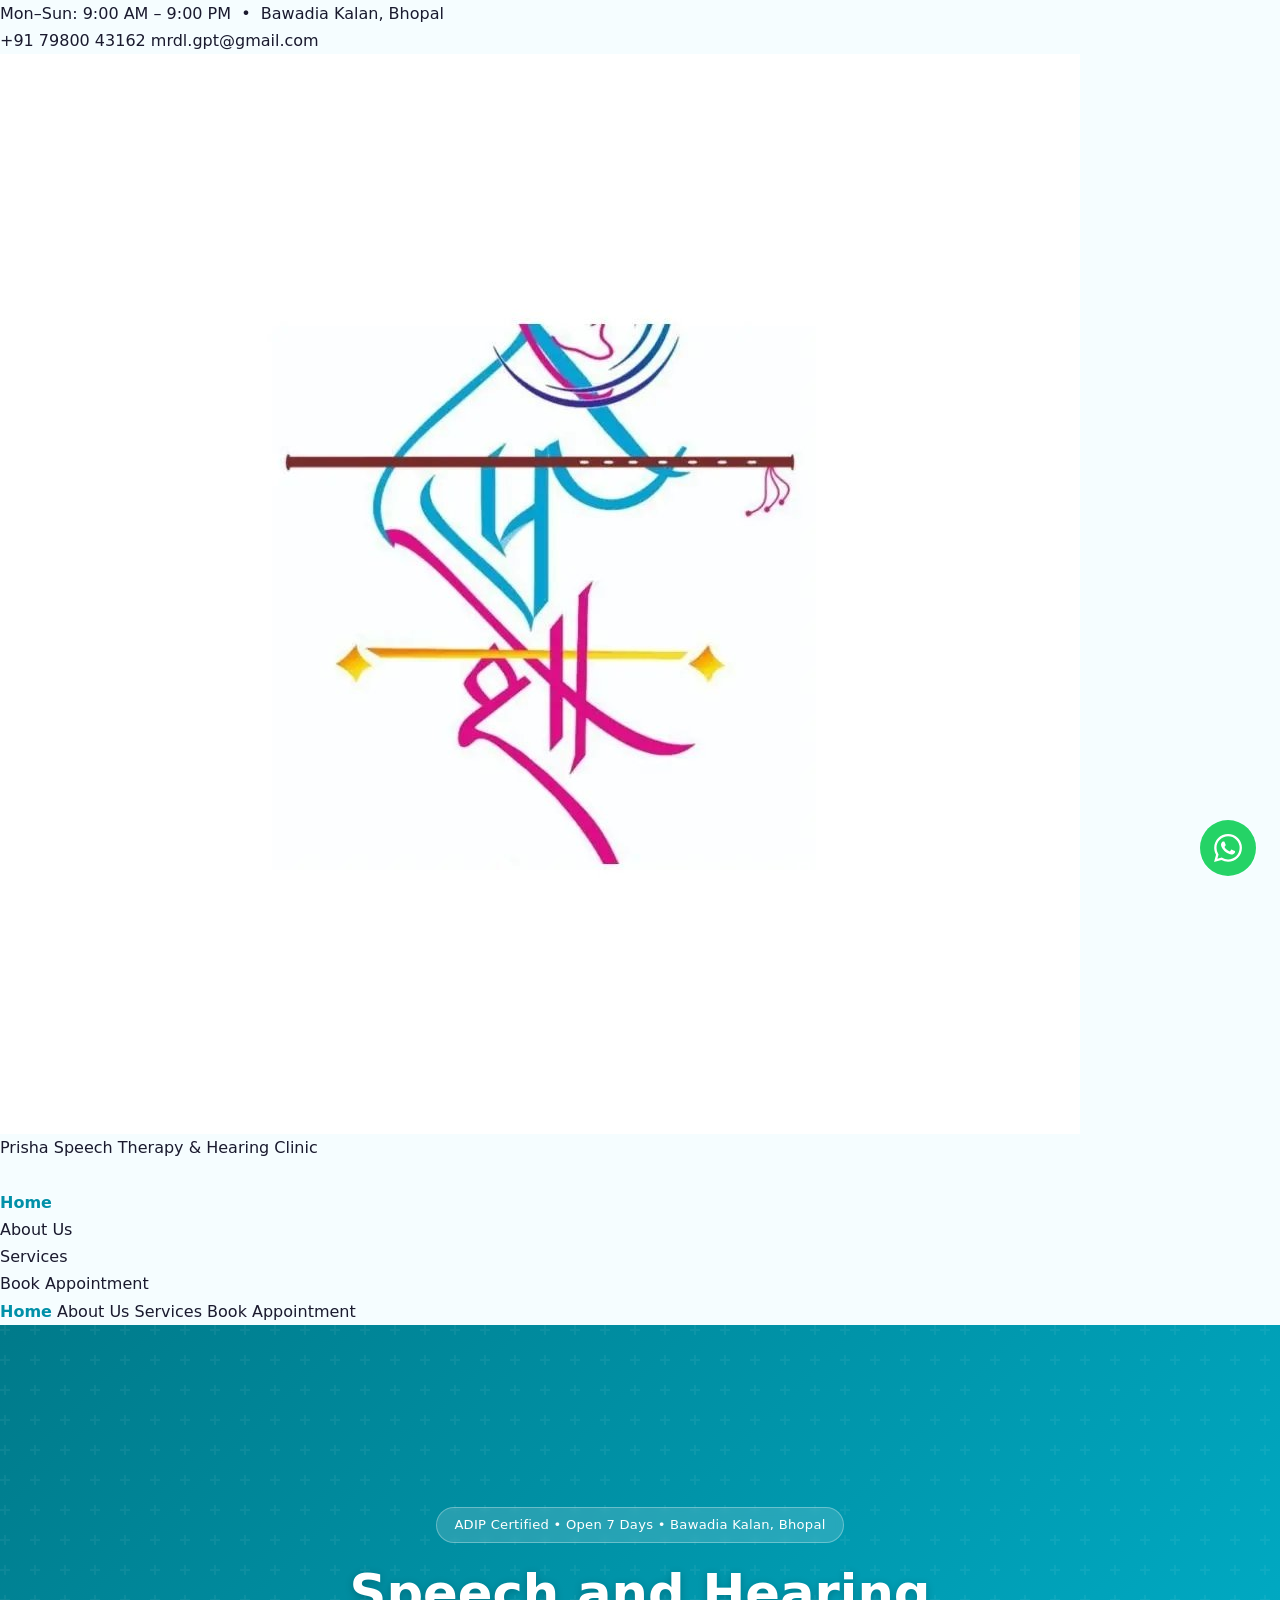
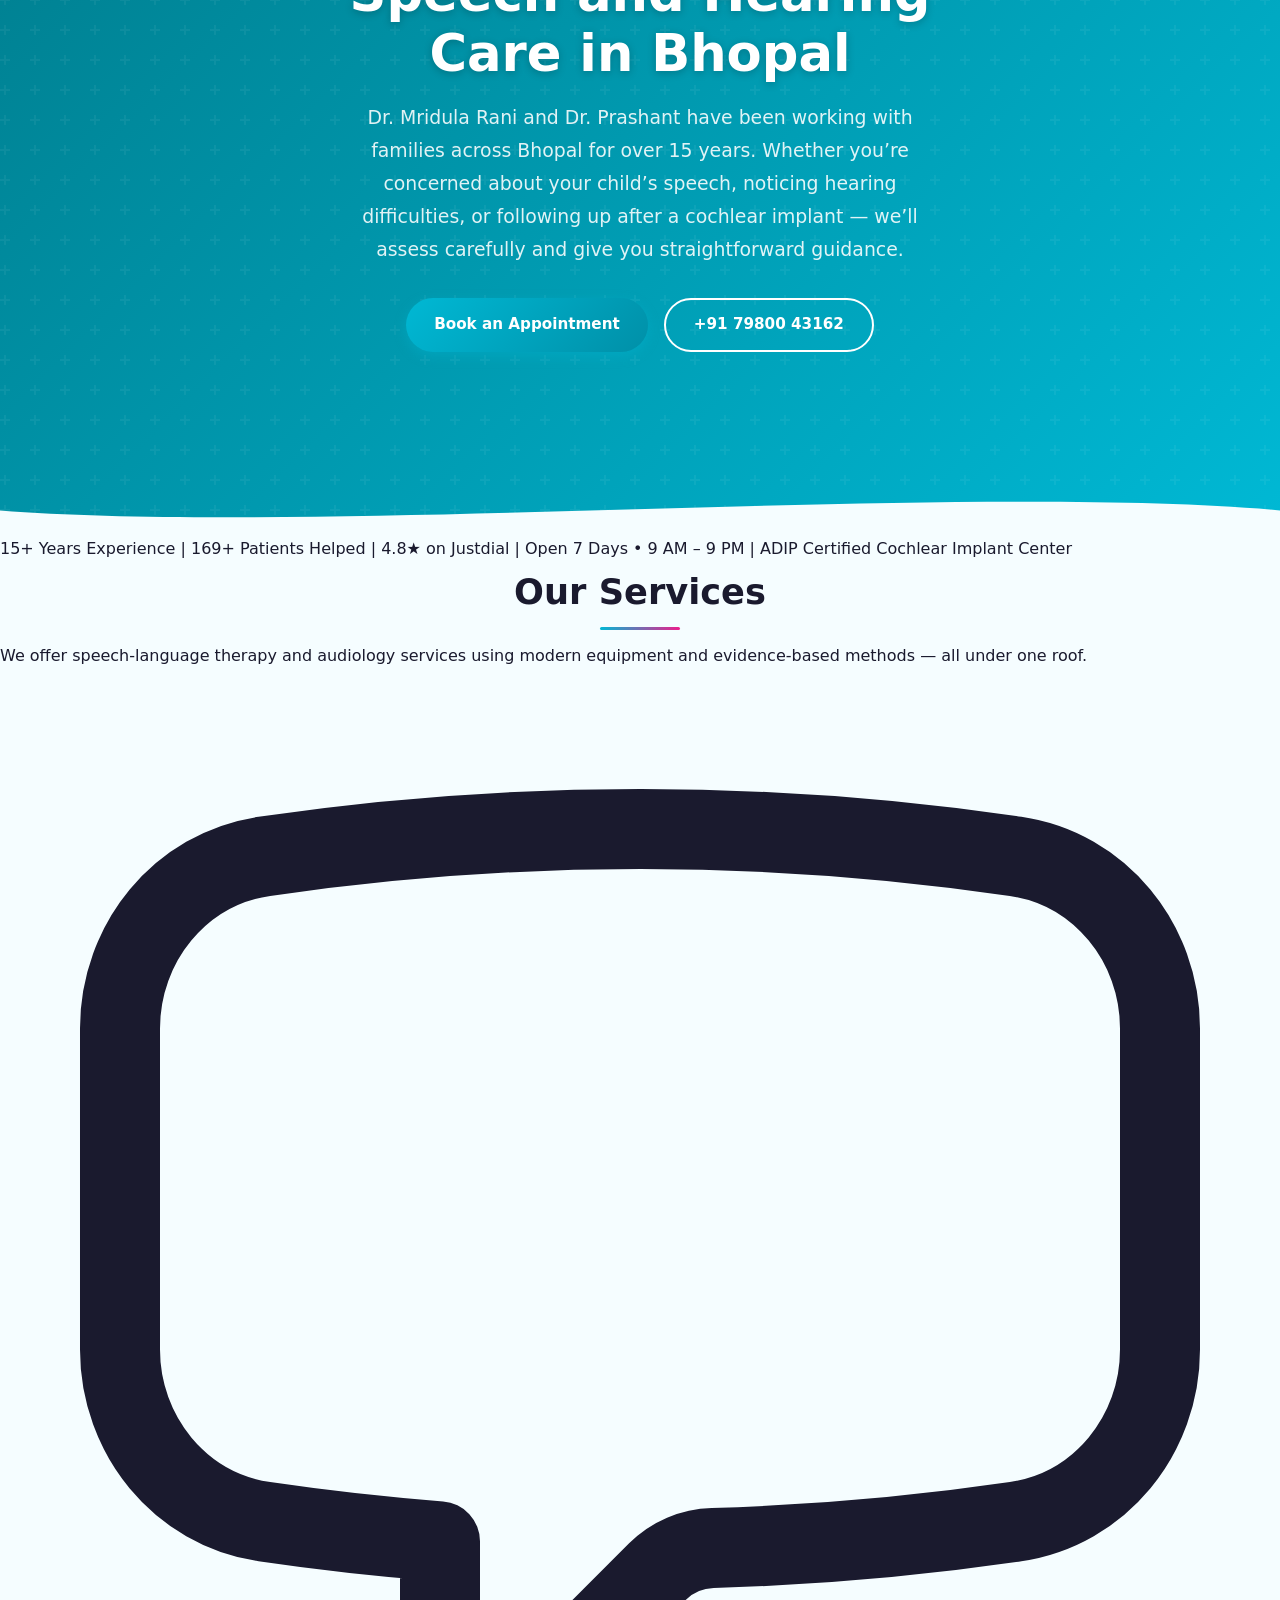
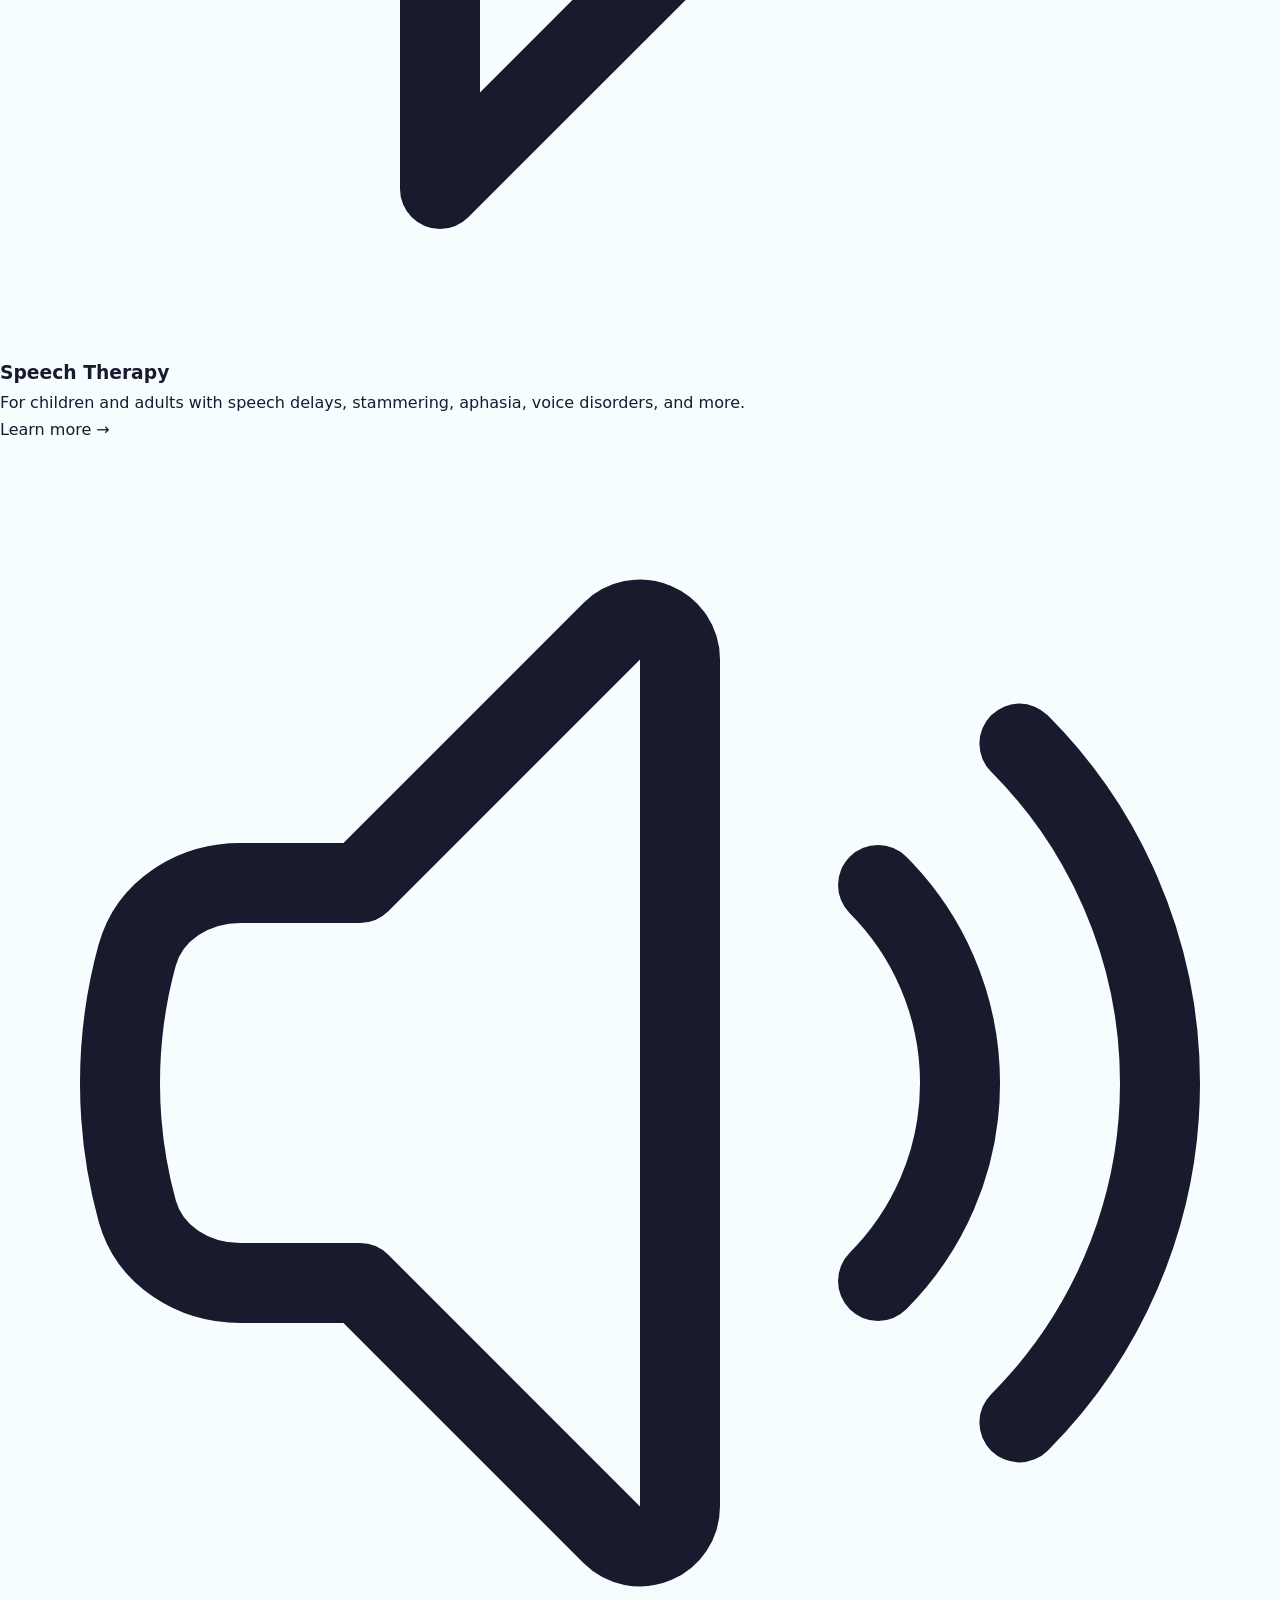
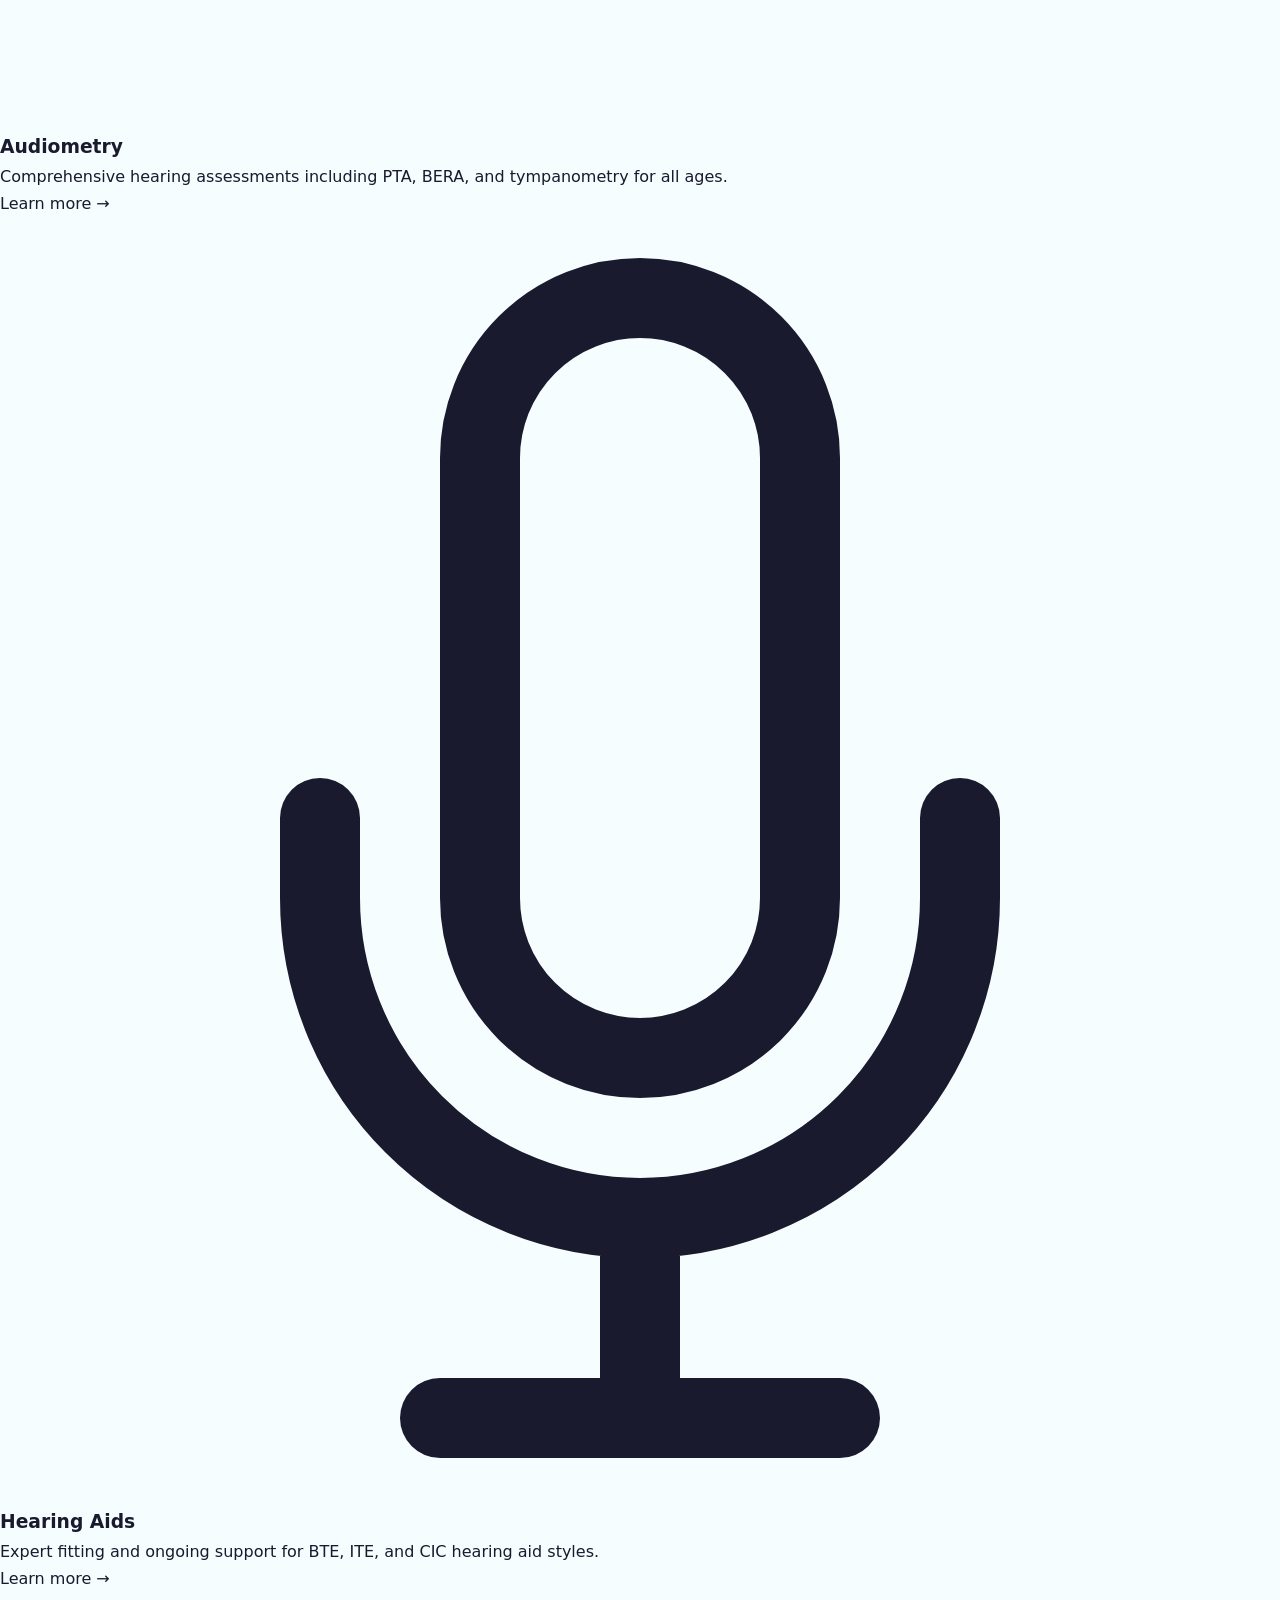
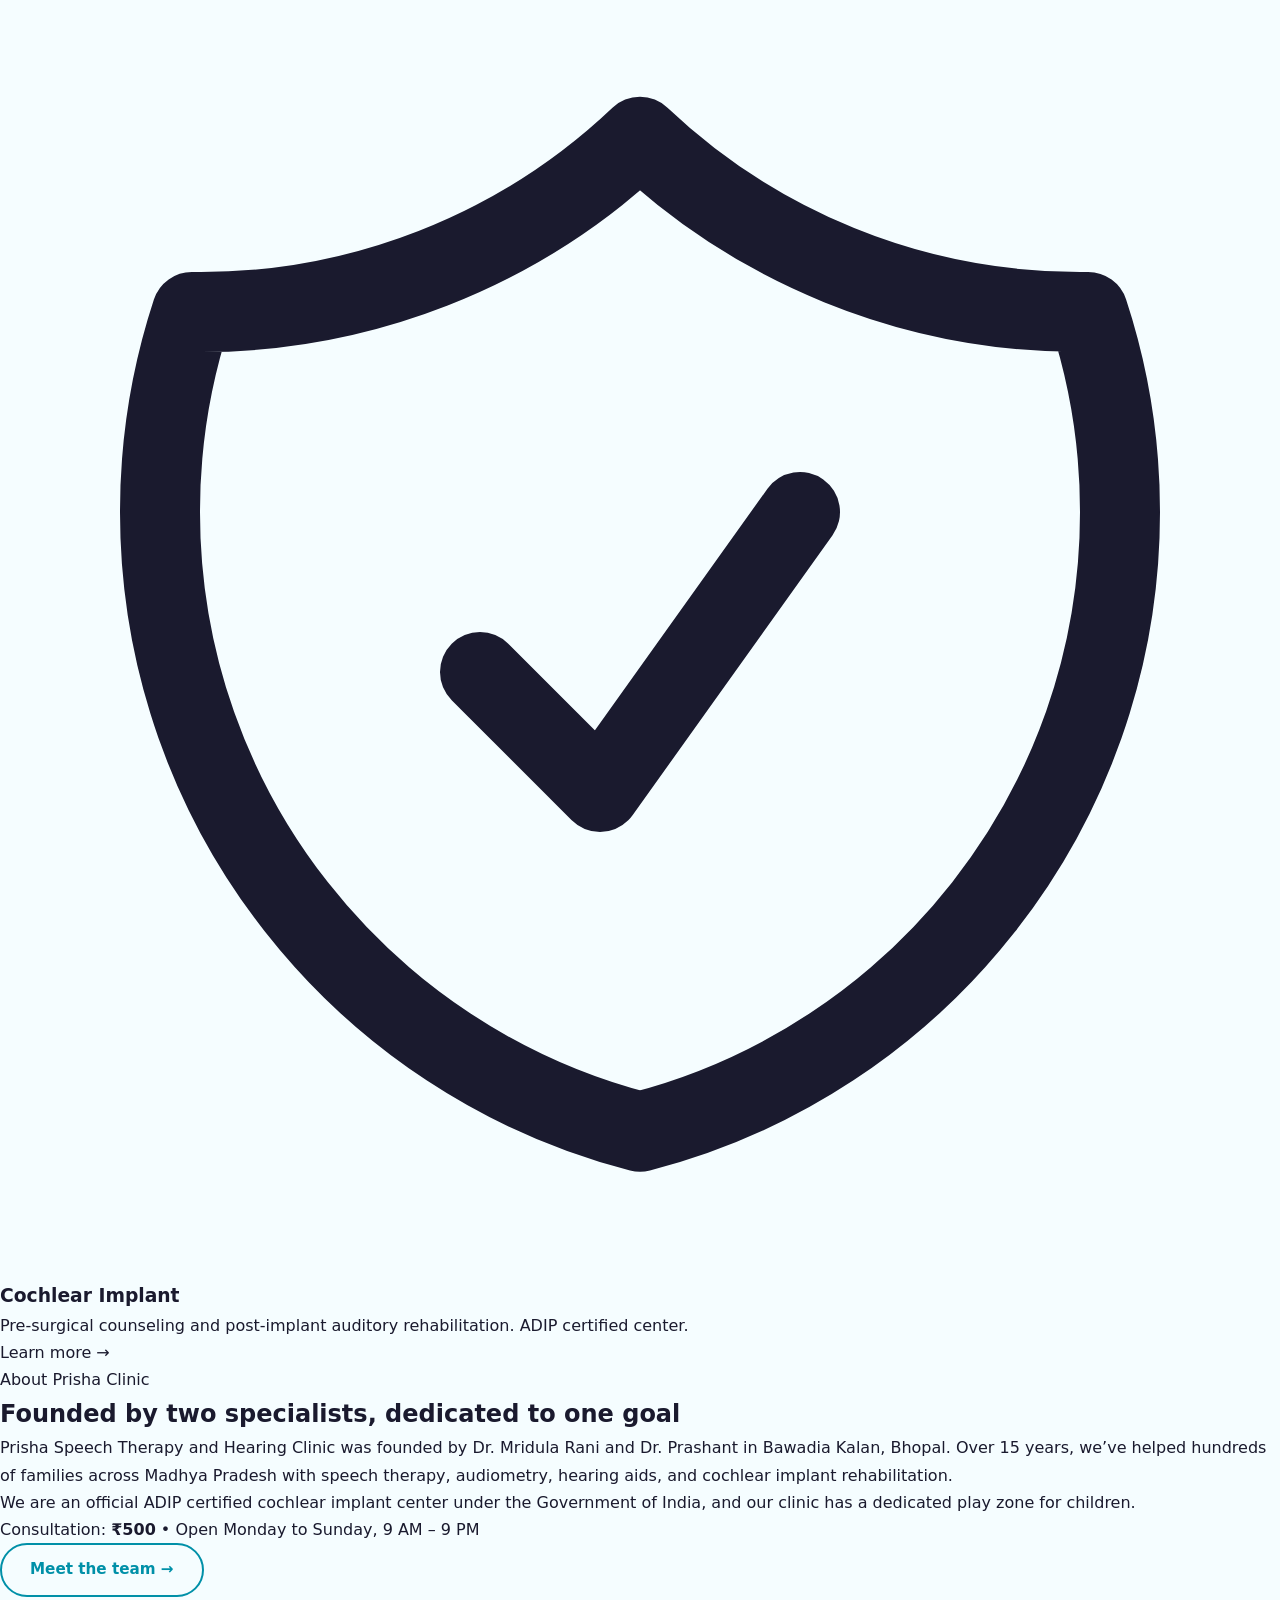
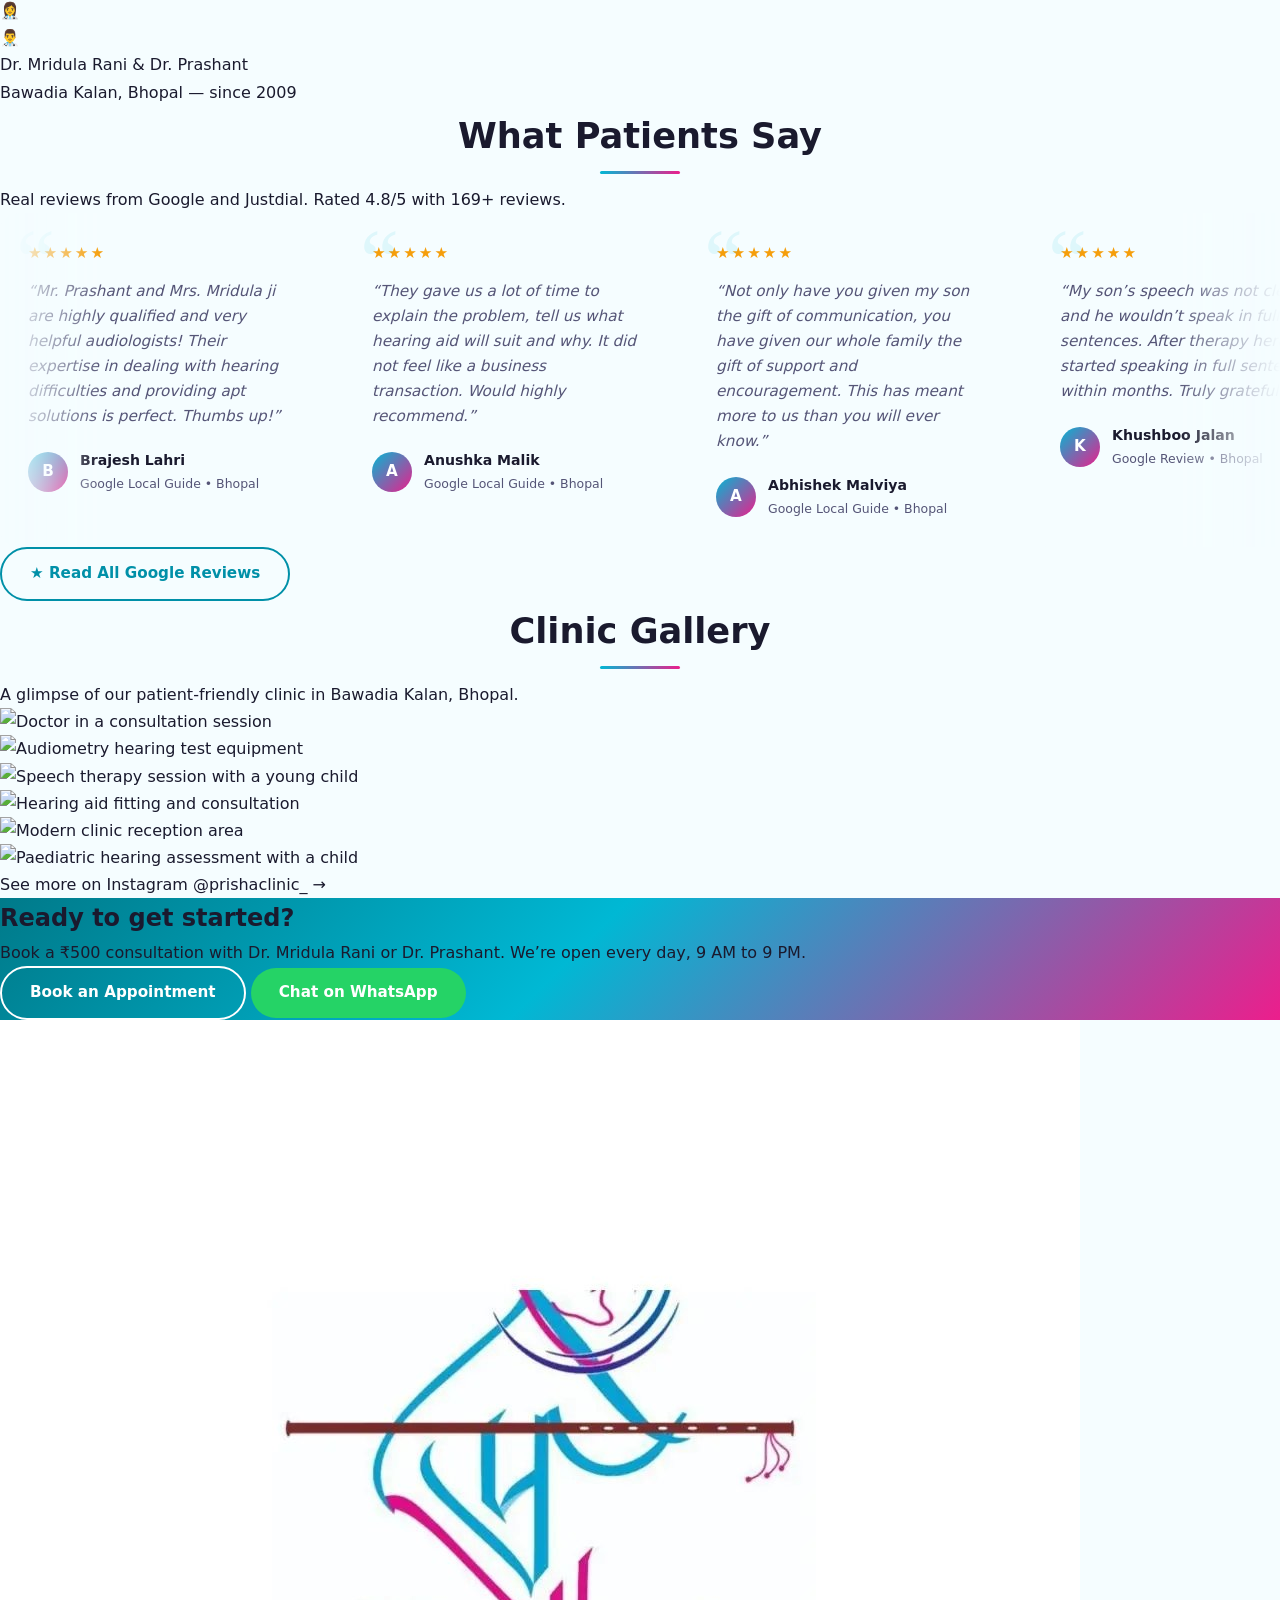
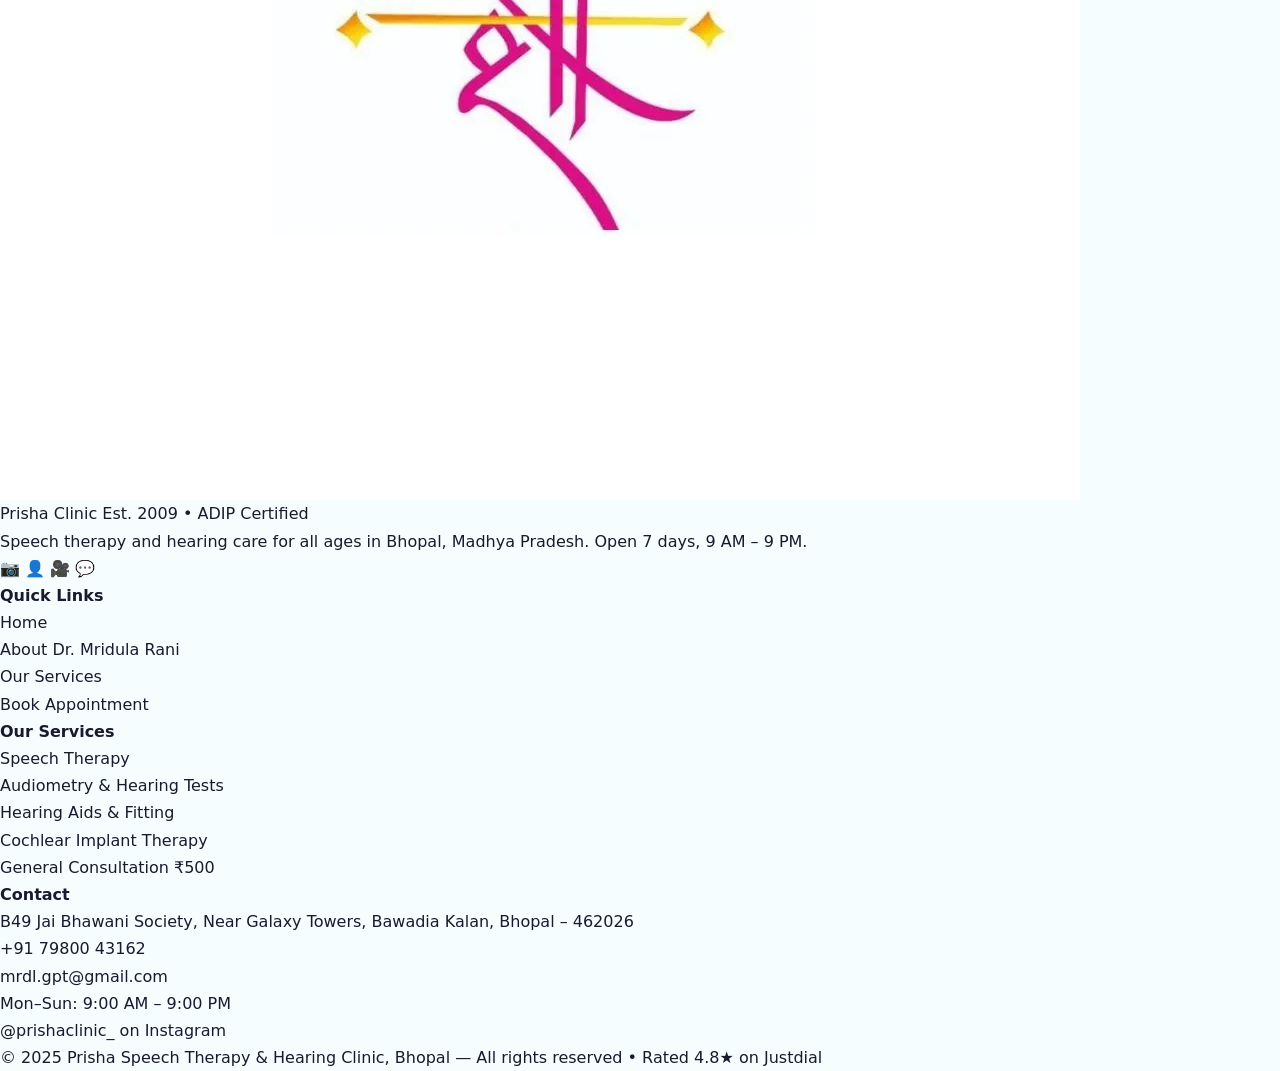
==== commit 3c572d94: "feat: complete website rewrite with Tailwind CSS and human tone - Strip css/style.css to animation-o" ====
--- a/index.html
+++ b/index.html
@@ -15,7 +15,7 @@
   <meta property="og:site_name" content="Prisha Speech Therapy &amp; Hearing Clinic">
   <meta name="twitter:card" content="summary_large_image">
   <meta name="twitter:title" content="Prisha Speech Therapy &amp; Hearing Clinic Bhopal | Dr. Mridula Rani">
-  <meta name="twitter:description" content="Expert speech therapy, audiometry, hearing aids &amp; cochlear implant therapy in Bhopal. Rated 4.8/5 · 169+ reviews.">
+  <meta name="twitter:description" content="Expert speech therapy, audiometry, hearing aids &amp; cochlear implant therapy in Bhopal. Rated 4.8/5 &bull; 169+ reviews.">
   <meta name="twitter:image" content="https://prishaclinic.in/assets/images/logo.jpg">
   <meta name="geo.region" content="IN-MP">
   <meta name="geo.placename" content="Bhopal, Madhya Pradesh">
@@ -39,7 +39,7 @@
         "description": "Expert speech therapy, audiometry, hearing aids and cochlear implant therapy in Bhopal by Dr. Mridula Rani and Dr. Prashant. Open 7 days a week, 9 AM to 9 PM. ADIP certified cochlear implant center.",
         "telephone": "+917980043162",
         "email": "mrdl.gpt@gmail.com",
-        "priceRange": "₹500",
+        "priceRange": "&#8377;500",
         "currenciesAccepted": "INR",
         "paymentAccepted": "Cash, UPI",
         "address": {
@@ -50,44 +50,19 @@
           "postalCode": "462026",
           "addressCountry": "IN"
         },
-        "geo": {
-          "@type": "GeoCoordinates",
-          "latitude": 23.1869929,
-          "longitude": 77.4372388
-        },
-        "openingHoursSpecification": [
-          {
-            "@type": "OpeningHoursSpecification",
-            "dayOfWeek": ["Monday","Tuesday","Wednesday","Thursday","Friday","Saturday","Sunday"],
-            "opens": "09:00",
-            "closes": "21:00"
-          }
-        ],
-        "aggregateRating": {
-          "@type": "AggregateRating",
-          "ratingValue": "4.8",
-          "reviewCount": "169",
-          "bestRating": "5",
-          "worstRating": "1"
-        },
+        "geo": { "@type": "GeoCoordinates", "latitude": 23.1869929, "longitude": 77.4372388 },
+        "openingHoursSpecification": [{
+          "@type": "OpeningHoursSpecification",
+          "dayOfWeek": ["Monday","Tuesday","Wednesday","Thursday","Friday","Saturday","Sunday"],
+          "opens": "09:00", "closes": "21:00"
+        }],
+        "aggregateRating": { "@type": "AggregateRating", "ratingValue": "4.8", "reviewCount": "169", "bestRating": "5", "worstRating": "1" },
         "medicalSpecialty": ["Audiology", "SpeechLanguagePathology"],
         "hasMap": "https://www.google.com/maps/place/Prisha+Speech+Therapy+And+Hearing+Clinic/@23.1869929,77.4346639,17z",
-        "sameAs": [
-          "https://www.instagram.com/prishaclinic_/",
-          "https://www.facebook.com/profile.php?id=61578853131643",
-          "https://www.youtube.com/@prisha_clinic_bhopal"
-        ],
+        "sameAs": ["https://www.instagram.com/prishaclinic_/","https://www.facebook.com/profile.php?id=61578853131643","https://www.youtube.com/@prisha_clinic_bhopal"],
         "employee": [
-          {
-            "@type": "Person",
-            "name": "Dr. Mridula Rani",
-            "jobTitle": "Speech-Language Therapist and Audiologist"
-          },
-          {
-            "@type": "Person",
-            "name": "Dr. Prashant",
-            "jobTitle": "Audiologist and Hearing Aid Specialist"
-          }
+          { "@type": "Person", "name": "Dr. Mridula Rani", "jobTitle": "Speech-Language Therapist and Audiologist" },
+          { "@type": "Person", "name": "Dr. Prashant", "jobTitle": "Audiologist and Hearing Aid Specialist" }
         ]
       },
       {
@@ -95,15 +70,31 @@
         "@id": "https://prishaclinic.in/#webpage",
         "url": "https://prishaclinic.in/",
         "name": "Prisha Speech Therapy & Hearing Clinic Bhopal | Dr. Mridula Rani",
-        "description": "Prisha Speech Therapy and Hearing Clinic in Bhopal — Expert speech therapy, audiometry, hearing aids & cochlear implant therapy by Dr. Mridula Rani.",
         "isPartOf": {"@id": "https://prishaclinic.in/#organization"}
       }
     ]
   }
   </script>
+  <script src="https://cdn.tailwindcss.com"></script>
+  <script>
+    tailwind.config = {
+      theme: {
+        extend: {
+          colors: {
+            primary: '#00B8D4',
+            'primary-dark': '#0090A8',
+            accent: '#EC1E8C',
+            gold: '#F5A623',
+            brand: '#F5FDFF'
+          },
+          fontFamily: { sans: ['Inter', 'system-ui', '-apple-system', 'sans-serif'] }
+        }
+      }
+    }
+  </script>
   <link rel="stylesheet" href="css/style.css">
 </head>
-<body>
+<body class="bg-brand font-sans">
 <a href="#main-content" class="skip-link">Skip to main content</a>
 
 <div id="header-placeholder"></div>
@@ -111,449 +102,227 @@
 
 <!-- HERO -->
 <section class="hero">
-  <div class="hero-content">
-    <div class="hero-badge">&#11088; Rated 4.8/5 &bull; 169+ Patient Reviews on Justdial</div>
-    <h1>Expert Speech Therapy &amp; Hearing Care in Bhopal</h1>
-    <p>Compassionate, personalized treatment by <strong>Dr. Mridula Rani</strong> (Speech Therapist) &amp; <strong>Dr. Prashant</strong> (Audiologist) &mdash; 15+ years of combined experience helping patients of all ages communicate and hear better.</p>
+  <div class="hero-content px-4">
+    <div class="hero-badge">ADIP Certified &bull; Open 7 Days &bull; Bawadia Kalan, Bhopal</div>
+    <h1>Speech and Hearing<br>Care in Bhopal</h1>
+    <p>Dr. Mridula Rani and Dr. Prashant have been working with families across Bhopal for over 15 years. Whether you&rsquo;re concerned about your child&rsquo;s speech, noticing hearing difficulties, or following up after a cochlear implant &mdash; we&rsquo;ll assess carefully and give you straightforward guidance.</p>
     <div class="hero-btns">
-      <a href="contact.html" class="btn btn-primary">&#128197; Book Appointment</a>
-      <a href="https://wa.me/917980043162" target="_blank" rel="noopener noreferrer" class="btn btn-outline">&#128172; WhatsApp Us</a>
+      <a href="contact.html" class="btn btn-primary">Book an Appointment</a>
+      <a href="tel:+917980043162" class="btn btn-outline">+91 79800 43162</a>
     </div>
   </div>
   <svg class="hero-wave" viewBox="0 0 1440 60" xmlns="http://www.w3.org/2000/svg" preserveAspectRatio="none">
-    <path d="M0,32 C360,60 1080,0 1440,32 L1440,60 L0,60 Z" fill="#F5FDFF"/>
+    <path d="M0,32 C360,60 1080,0 1440,32 L1440,60 L0,60 Z"/>
   </svg>
 </section>
 
-<!-- QUICK BOOKING STRIP -->
-<div class="quick-strip">
-  <div class="quick-strip-inner">
-    <div class="qs-item">
-      <div class="qs-icon cyan">&#128222;</div>
-      <div>
-        <span class="qs-label">Call Us Directly</span>
-        <span class="qs-value"><a href="tel:+917980043162">+91 79800 43162</a></span>
-      </div>
-    </div>
-    <div class="qs-item">
-      <div class="qs-icon gold">&#128336;</div>
-      <div>
-        <span class="qs-label">Clinic Hours</span>
-        <span class="qs-value">Mon &ndash; Sun: 9 AM &ndash; 9 PM</span>
-      </div>
-    </div>
-    <div class="qs-item">
-      <div class="qs-icon pink">&#8377;</div>
-      <div>
-        <span class="qs-label">Consultation Fee</span>
-        <span class="qs-value">&#8377;500 per visit</span>
-      </div>
-    </div>
-    <div class="qs-item">
-      <div class="qs-icon cyan">&#127973;</div>
-      <div>
-        <span class="qs-label">Certified Center</span>
-        <span class="qs-value">ADIP Cochlear Implant</span>
-      </div>
-    </div>
-    <a href="contact.html" class="qs-btn">&#128197; Book Appointment</a>
+<!-- TRUST STRIP -->
+<div class="bg-white py-5 shadow-sm">
+  <div class="max-w-6xl mx-auto px-4">
+    <div class="flex flex-wrap justify-center items-center gap-x-8 gap-y-3 text-sm font-semibold text-gray-700">
+      <span>15+ Years Experience</span>
+      <span class="text-gray-200 hidden sm:inline">|</span>
+      <span>169+ Patients Helped</span>
+      <span class="text-gray-200 hidden sm:inline">|</span>
+      <span>4.8&#9733; on Justdial</span>
+      <span class="text-gray-200 hidden sm:inline">|</span>
+      <span>Open 7 Days &bull; 9 AM &ndash; 9 PM</span>
+      <span class="text-gray-200 hidden sm:inline">|</span>
+      <span>ADIP Certified Cochlear Implant Center</span>
+    </div>
   </div>
 </div>
 
-<!-- TRUST BAR -->
-<div class="trust-bar">
-  <div class="container">
-    <div class="trust-items">
-      <div class="trust-item">
-        <div class="trust-icon">&#11088;</div>
-        <span>4.8/5 Stars on Justdial</span>
-      </div>
-      <div class="trust-item">
-        <div class="trust-icon">&#128101;</div>
-        <span>169+ Happy Patients</span>
-      </div>
-      <div class="trust-item">
-        <div class="trust-icon">&#128483;</div>
-        <span>Speech Therapy</span>
-      </div>
-      <div class="trust-item">
-        <div class="trust-icon">&#128266;</div>
-        <span>Audiometry &amp; Hearing Tests</span>
-      </div>
-      <div class="trust-item">
-        <div class="trust-icon">&#127973;</div>
-        <span>ADIP Cochlear Implant Center</span>
-      </div>
-    </div>
-  </div>
-</div>
-
-<!-- SERVICES OVERVIEW -->
-<section class="section">
-  <div class="container">
-    <h2 class="section-title">Our <span class="accent">Services</span></h2>
-    <div class="gold-divider"></div>
-    <p class="section-subtitle">We offer comprehensive speech and hearing care using modern diagnostic tools and evidence-based therapy approaches.</p>
-    <div class="grid-4">
-      <div class="card animate-on-scroll">
-        <div class="card-icon">&#128483;</div>
-        <h3>Speech Therapy</h3>
-        <p>Personalized therapy for children and adults with speech, language, and communication disorders.</p>
-        <a href="services.html#speech" class="card-link">Learn More &rarr;</a>
-      </div>
-      <div class="card animate-on-scroll">
-        <div class="card-icon">&#128266;</div>
-        <h3>Audiometry</h3>
-        <p>Comprehensive hearing assessment including pure-tone, speech, and impedance audiometry tests.</p>
-        <a href="services.html#audiometry" class="card-link">Learn More &rarr;</a>
-      </div>
-      <div class="card animate-on-scroll">
-        <div class="card-icon">&#129464;</div>
-        <h3>Hearing Aids</h3>
-        <p>Expert fitting, trial, and ongoing support for BTE, ITE, and CIC hearing aid styles.</p>
-        <a href="services.html#hearing-aids" class="card-link">Learn More &rarr;</a>
-      </div>
-      <div class="card animate-on-scroll">
-        <div class="card-icon">&#129504;</div>
-        <h3>Cochlear Implant Therapy</h3>
-        <p>Pre-surgical counseling and comprehensive post-implant auditory rehabilitation programs.</p>
-        <a href="services.html#cochlear" class="card-link">Learn More &rarr;</a>
-      </div>
-    </div>
-  </div>
-</section>
-
-<!-- ANIMATED COUNTERS -->
-<section class="counters-section">
-  <div class="counters-grid">
-    <div class="counter-item animate-on-scroll">
-      <span class="counter-icon">&#128101;</span>
-      <span class="counter-num" data-count="169" data-suffix="+">169+</span>
-      <span class="counter-label">Patients Helped</span>
-    </div>
-    <div class="counter-item animate-on-scroll">
-      <span class="counter-icon">&#11088;</span>
-      <span class="counter-num">4.8&#9733;</span>
-      <span class="counter-label">Justdial Rating</span>
-    </div>
-    <div class="counter-item animate-on-scroll">
-      <span class="counter-icon">&#128197;</span>
-      <span class="counter-num" data-count="7" data-suffix="">7</span>
-      <span class="counter-label">Days Open Every Week</span>
-    </div>
-    <div class="counter-item animate-on-scroll">
-      <span class="counter-icon">&#128197;</span>
-      <span class="counter-num" data-count="15" data-suffix="+">15+</span>
-      <span class="counter-label">Years of Experience</span>
-    </div>
-  </div>
-</section>
-
-<!-- WHY CHOOSE US -->
-<section class="section why-section">
-  <div class="container">
-    <div class="grid-2" style="align-items:center; gap:3rem;">
-      <div>
-        <h2>Why Patients Choose <span class="accent">Prisha Clinic</span></h2>
-        <div class="gold-divider" style="margin:0.5rem 0 1.25rem;"></div>
-        <p style="margin:0 0 1.75rem;">We combine clinical expertise with genuine compassion to deliver outcomes that transform lives.</p>
-        <div class="why-list">
-          <div class="why-item animate-on-scroll">
-            <div class="why-icon">&#127891;</div>
-            <div class="why-text">
-              <h4>Experienced Specialist</h4>
-              <p>Dr. Mridula Rani is a certified Audiologist and Speech Therapist with years of clinical experience.</p>
-            </div>
-          </div>
-          <div class="why-item animate-on-scroll">
-            <div class="why-icon">&#128300;</div>
-            <div class="why-text">
-              <h4>Modern Equipment</h4>
-              <p>Advanced diagnostic tools for accurate assessments and reliable hearing evaluations.</p>
-            </div>
-          </div>
-          <div class="why-item animate-on-scroll">
-            <div class="why-icon">&#128203;</div>
-            <div class="why-text">
-              <h4>Personalized Plans</h4>
-              <p>Every patient receives a custom therapy plan designed around their specific needs and goals.</p>
-            </div>
-          </div>
-          <div class="why-item animate-on-scroll">
-            <div class="why-icon">&#128176;</div>
-            <div class="why-text">
-              <h4>Affordable Care</h4>
-              <p>Quality speech and hearing care accessible to all families, with a &#8377;500 consultation fee.</p>
-            </div>
-          </div>
-          <div class="why-item animate-on-scroll">
-            <div class="why-icon">&#127973;</div>
-            <div class="why-text">
-              <h4>ADIP Certified Center</h4>
-              <p>Official Government of India ADIP scheme cochlear implant therapy center.</p>
-            </div>
-          </div>
-        </div>
-      </div>
-      <div class="animate-on-scroll" style="background:linear-gradient(135deg,rgba(0,184,212,0.12),rgba(236,30,140,0.1));border-radius:18px;padding:3rem;text-align:center;border:1px solid rgba(0,184,212,0.2);">
-        <div style="font-size:5rem;margin-bottom:1rem;">&#129462;</div>
-        <h3 style="color:var(--accent);font-size:2.5rem;font-weight:800;margin-bottom:0.25rem;">169+</h3>
-        <p style="font-weight:600;color:var(--text);margin-bottom:0;">Happy Patients</p>
-        <div style="margin:1.5rem 0;border-top:1px solid rgba(0,184,212,0.15);"></div>
-        <h3 style="color:var(--accent);font-size:2.5rem;font-weight:800;margin-bottom:0.25rem;">4.8&#9733;</h3>
-        <p style="font-weight:600;color:var(--text);margin-bottom:0;">Justdial Rating</p>
-        <div style="margin:1.5rem 0;border-top:1px solid rgba(0,184,212,0.15);"></div>
-        <h3 style="color:var(--primary);font-size:2.5rem;font-weight:800;margin-bottom:0.25rem;">7 Days</h3>
-        <p style="font-weight:600;color:var(--text);margin-bottom:0;">Always Open</p>
-        <div style="margin:1.5rem 0;border-top:1px solid rgba(0,184,212,0.15);"></div>
-        <a href="contact.html" class="btn btn-primary" style="width:100%;justify-content:center;">&#128197; Book Now</a>
-      </div>
-    </div>
-  </div>
-</section>
-
-<!-- TEAM SPOTLIGHT -->
-<section class="section">
-  <div class="container">
-    <h2 class="section-title animate-on-scroll">Meet Our <span class="accent">Expert Team</span></h2>
-    <div class="gold-divider animate-on-scroll"></div>
-    <p class="section-subtitle animate-on-scroll">"Dr. Prasanta and Dr. Mridula — both husband and wife — are the gem of hearing and speech therapy knowledge with 15+ years of experience." &mdash; Patient Review</p>
-    <div class="grid-2" style="gap:2rem; margin-top:2rem;">
-      <div class="card animate-on-scroll" style="display:flex;flex-direction:column;align-items:center;text-align:center;padding:2.5rem 2rem;">
-        <div class="doctor-image-wrap" style="max-width:180px;aspect-ratio:1;border-radius:50%;margin-bottom:1.25rem;">
-          <span style="font-size:4rem;">&#128105;&#8205;&#9877;&#65039;</span>
-        </div>
-        <span class="doctor-badge">Co-Founder</span>
-        <h3 style="margin:0.5rem 0 0.25rem;">Dr. Mridula Rani</h3>
-        <p class="designation" style="color:var(--accent);font-weight:600;font-size:0.95rem;margin-bottom:0.75rem;">Speech Therapist &amp; Audiologist</p>
-        <p style="font-size:0.92rem;">Specializes in speech-language therapy for children and adults. Expert in treating stammering, language delays, aphasia, voice disorders, and post-cochlear implant rehabilitation.</p>
-        <div style="display:flex;gap:1rem;justify-content:center;margin-top:1.25rem;flex-wrap:wrap;">
-          <span class="credential-pill">Speech Therapy</span>
-          <span class="credential-pill">Audiology</span>
-          <span class="credential-pill">15+ Years Exp.</span>
-        </div>
-      </div>
-      <div class="card animate-on-scroll" style="display:flex;flex-direction:column;align-items:center;text-align:center;padding:2.5rem 2rem;">
-        <div class="doctor-image-wrap" style="max-width:180px;aspect-ratio:1;border-radius:50%;margin-bottom:1.25rem;">
-          <span style="font-size:4rem;">&#128104;&#8205;&#9877;&#65039;</span>
-        </div>
-        <span class="doctor-badge">Co-Founder</span>
-        <h3 style="margin:0.5rem 0 0.25rem;">Dr. Prashant (Prasanta)</h3>
-        <p class="designation" style="color:var(--primary);font-weight:600;font-size:0.95rem;margin-bottom:0.75rem;">Audiologist &amp; Hearing Aid Specialist</p>
-        <p style="font-size:0.92rem;">Expert in audiometry, BERA tests, hearing aid fitting, and cochlear implant counseling. Known for taking time to explain diagnoses clearly and providing genuine, patient-first guidance.</p>
-        <div style="display:flex;gap:1rem;justify-content:center;margin-top:1.25rem;flex-wrap:wrap;">
-          <span class="credential-pill">Audiometry</span>
-          <span class="credential-pill">BERA Test</span>
-          <span class="credential-pill">Hearing Aids</span>
-        </div>
-      </div>
-    </div>
-    <div style="text-align:center;margin-top:2rem;">
-      <a href="about.html" class="btn btn-outline-primary">Learn More About Our Team &rarr;</a>
-    </div>
-  </div>
-</section>
-
-<!-- SIGNS YOU NEED HELP -->
-<section class="section signs-section">
-  <div class="container">
-    <h2 class="section-title">Do You or Your Child Need <span class="accent">Help?</span></h2>
-    <div class="gold-divider"></div>
-    <p class="section-subtitle">Recognizing the early signs of speech or hearing difficulties can make a life-changing difference. Check if any of these apply.</p>
-    <div class="signs-grid">
-      <div class="animate-on-scroll">
-        <h3 class="accent-cyan" style="margin-bottom:1.25rem;display:flex;align-items:center;gap:0.5rem;"><span style="font-size:1.5rem;">&#128483;</span> Signs of Speech/Language Issues</h3>
-        <div class="sign-item">
-          <div class="sign-check cyan">&#10003;</div>
-          <span class="sign-text">Child not babbling by 12 months or not saying words by 16 months</span>
-        </div>
-        <div class="sign-item">
-          <div class="sign-check cyan">&#10003;</div>
-          <span class="sign-text">Difficulty pronouncing sounds or words clearly</span>
-        </div>
-        <div class="sign-item">
-          <div class="sign-check cyan">&#10003;</div>
-          <span class="sign-text">Stuttering or stammering when speaking</span>
-        </div>
-        <div class="sign-item">
-          <div class="sign-check cyan">&#10003;</div>
-          <span class="sign-text">Limited vocabulary compared to peers of the same age</span>
-        </div>
-        <div class="sign-item">
-          <div class="sign-check cyan">&#10003;</div>
-          <span class="sign-text">Difficulty understanding or following instructions</span>
-        </div>
-        <div class="sign-item">
-          <div class="sign-check cyan">&#10003;</div>
-          <span class="sign-text">Voice sounds hoarse, nasal, or unusual</span>
-        </div>
-        <div class="sign-item">
-          <div class="sign-check cyan">&#10003;</div>
-          <span class="sign-text">Loss of previously acquired language skills</span>
-        </div>
-      </div>
-      <div class="animate-on-scroll">
-        <h3 class="accent" style="margin-bottom:1.25rem;display:flex;align-items:center;gap:0.5rem;"><span style="font-size:1.5rem;">&#128266;</span> Signs of Hearing Loss</h3>
-        <div class="sign-item">
-          <div class="sign-check pink">&#10003;</div>
-          <span class="sign-text">Frequently asking people to repeat themselves</span>
-        </div>
-        <div class="sign-item">
-          <div class="sign-check pink">&#10003;</div>
-          <span class="sign-text">Difficulty hearing in noisy environments</span>
-        </div>
-        <div class="sign-item">
-          <div class="sign-check pink">&#10003;</div>
-          <span class="sign-text">Turning up TV or phone volume much louder than others</span>
-        </div>
-        <div class="sign-item">
-          <div class="sign-check pink">&#10003;</div>
-          <span class="sign-text">Ringing or buzzing sounds in the ears (tinnitus)</span>
-        </div>
-        <div class="sign-item">
-          <div class="sign-check pink">&#10003;</div>
-          <span class="sign-text">Child does not respond to their name or loud sounds</span>
-        </div>
-        <div class="sign-item">
-          <div class="sign-check pink">&#10003;</div>
-          <span class="sign-text">Ear pain, discharge, or recurring ear infections</span>
-        </div>
-        <div class="sign-item">
-          <div class="sign-check pink">&#10003;</div>
-          <span class="sign-text">Delayed speech development in a young child</span>
-        </div>
-      </div>
-    </div>
-    <div class="signs-cta animate-on-scroll">
-      <p style="font-size:1.05rem;font-weight:600;color:var(--text);margin-bottom:0.5rem;">If any of these signs sound familiar &mdash; don&rsquo;t wait.</p>
-      <p style="margin-bottom:1.5rem;">Early diagnosis leads to significantly better outcomes. Book a &#8377;500 consultation with Dr. Mridula Rani today.</p>
-      <div style="display:flex;gap:1rem;justify-content:center;flex-wrap:wrap;">
-        <a href="contact.html" class="btn btn-primary">&#128197; Book a Consultation</a>
-        <a href="tel:+917980043162" class="btn btn-outline-primary">&#128222; Call +91 79800 43162</a>
+<!-- SERVICES -->
+<section class="py-16 px-4">
+  <div class="max-w-6xl mx-auto">
+    <h2 class="section-title">Our <span class="text-accent">Services</span></h2>
+    <p class="text-center text-gray-500 max-w-xl mx-auto mb-10 mt-3">We offer speech-language therapy and audiology services using modern equipment and evidence-based methods &mdash; all under one roof.</p>
+    <div class="grid grid-cols-1 sm:grid-cols-2 lg:grid-cols-4 gap-6">
+
+      <div class="bg-white rounded-2xl p-7 shadow-sm border-t-4 border-transparent hover:border-primary hover:-translate-y-1 hover:shadow-md transition-all duration-300 animate-on-scroll">
+        <div class="w-14 h-14 bg-gradient-to-br from-[#00B8D4]/15 to-[#EC1E8C]/10 rounded-xl flex items-center justify-center mb-4">
+          <svg class="w-7 h-7 text-primary-dark" viewBox="0 0 24 24" fill="none" stroke="currentColor" stroke-width="1.5" stroke-linecap="round" stroke-linejoin="round">
+            <path d="M2.25 12.76c0 1.6 1.123 2.994 2.707 3.227 1.087.16 2.185.283 3.293.369V21l4.076-4.076a1.526 1.526 0 011.037-.443 48.282 48.282 0 005.68-.494c1.584-.233 2.707-1.626 2.707-3.228V6.741c0-1.602-1.123-2.995-2.707-3.228A48.394 48.394 0 0012 3c-2.392 0-4.744.175-7.043.513C3.373 3.746 2.25 5.14 2.25 6.741v6.018z"/>
+          </svg>
+        </div>
+        <h3 class="font-bold text-gray-900 text-lg mb-2">Speech Therapy</h3>
+        <p class="text-gray-500 text-sm mb-4 leading-relaxed">For children and adults with speech delays, stammering, aphasia, voice disorders, and more.</p>
+        <a href="services.html#speech" class="text-primary-dark font-semibold text-sm hover:underline">Learn more &rarr;</a>
+      </div>
+
+      <div class="bg-white rounded-2xl p-7 shadow-sm border-t-4 border-transparent hover:border-primary hover:-translate-y-1 hover:shadow-md transition-all duration-300 animate-on-scroll stagger-1">
+        <div class="w-14 h-14 bg-gradient-to-br from-[#00B8D4]/15 to-[#EC1E8C]/10 rounded-xl flex items-center justify-center mb-4">
+          <svg class="w-7 h-7 text-primary-dark" viewBox="0 0 24 24" fill="none" stroke="currentColor" stroke-width="1.5" stroke-linecap="round" stroke-linejoin="round">
+            <path d="M19.114 5.636a9 9 0 010 12.728M16.463 8.288a5.25 5.25 0 010 7.424M6.75 8.25l4.72-4.72a.75.75 0 011.28.53v15.88a.75.75 0 01-1.28.53l-4.72-4.72H4.51c-.88 0-1.704-.507-1.938-1.354A9.01 9.01 0 012.25 12c0-.83.112-1.633.322-2.396C2.806 8.756 3.63 8.25 4.51 8.25H6.75z"/>
+          </svg>
+        </div>
+        <h3 class="font-bold text-gray-900 text-lg mb-2">Audiometry</h3>
+        <p class="text-gray-500 text-sm mb-4 leading-relaxed">Comprehensive hearing assessments including PTA, BERA, and tympanometry for all ages.</p>
+        <a href="services.html#audiometry" class="text-primary-dark font-semibold text-sm hover:underline">Learn more &rarr;</a>
+      </div>
+
+      <div class="bg-white rounded-2xl p-7 shadow-sm border-t-4 border-transparent hover:border-primary hover:-translate-y-1 hover:shadow-md transition-all duration-300 animate-on-scroll stagger-2">
+        <div class="w-14 h-14 bg-gradient-to-br from-[#00B8D4]/15 to-[#EC1E8C]/10 rounded-xl flex items-center justify-center mb-4">
+          <svg class="w-7 h-7 text-primary-dark" viewBox="0 0 24 24" fill="none" stroke="currentColor" stroke-width="1.5" stroke-linecap="round" stroke-linejoin="round">
+            <path d="M12 18.75a6 6 0 006-6v-1.5m-6 7.5a6 6 0 01-6-6v-1.5m6 7.5v3.75m-3.75 0h7.5M12 15.75a3 3 0 01-3-3V4.5a3 3 0 116 0v8.25a3 3 0 01-3 3z"/>
+          </svg>
+        </div>
+        <h3 class="font-bold text-gray-900 text-lg mb-2">Hearing Aids</h3>
+        <p class="text-gray-500 text-sm mb-4 leading-relaxed">Expert fitting and ongoing support for BTE, ITE, and CIC hearing aid styles.</p>
+        <a href="services.html#hearing-aids" class="text-primary-dark font-semibold text-sm hover:underline">Learn more &rarr;</a>
+      </div>
+
+      <div class="bg-white rounded-2xl p-7 shadow-sm border-t-4 border-transparent hover:border-primary hover:-translate-y-1 hover:shadow-md transition-all duration-300 animate-on-scroll stagger-3">
+        <div class="w-14 h-14 bg-gradient-to-br from-[#00B8D4]/15 to-[#EC1E8C]/10 rounded-xl flex items-center justify-center mb-4">
+          <svg class="w-7 h-7 text-primary-dark" viewBox="0 0 24 24" fill="none" stroke="currentColor" stroke-width="1.5" stroke-linecap="round" stroke-linejoin="round">
+            <path d="M9 12.75L11.25 15 15 9.75m-3-7.036A11.959 11.959 0 013.598 6 11.99 11.99 0 003 9.749c0 5.592 3.824 10.29 9 11.623 5.176-1.332 9-6.03 9-11.622 0-1.31-.21-2.571-.598-3.751h-.152c-3.196 0-6.1-1.248-8.25-3.285z"/>
+          </svg>
+        </div>
+        <h3 class="font-bold text-gray-900 text-lg mb-2">Cochlear Implant</h3>
+        <p class="text-gray-500 text-sm mb-4 leading-relaxed">Pre-surgical counseling and post-implant auditory rehabilitation. ADIP certified center.</p>
+        <a href="services.html#cochlear" class="text-primary-dark font-semibold text-sm hover:underline">Learn more &rarr;</a>
+      </div>
+
+    </div>
+  </div>
+</section>
+
+<!-- WHO WE ARE -->
+<section class="bg-white py-16 px-4">
+  <div class="max-w-6xl mx-auto">
+    <div class="grid grid-cols-1 md:grid-cols-2 gap-12 items-center">
+      <div class="animate-from-left">
+        <span class="inline-block text-xs font-bold uppercase tracking-widest text-accent mb-3">About Prisha Clinic</span>
+        <h2 class="text-3xl md:text-4xl font-bold text-gray-900 mb-5 leading-tight">Founded by two specialists, <span class="text-primary">dedicated to one goal</span></h2>
+        <p class="text-gray-500 leading-relaxed mb-4">Prisha Speech Therapy and Hearing Clinic was founded by Dr. Mridula Rani and Dr. Prashant in Bawadia Kalan, Bhopal. Over 15 years, we&rsquo;ve helped hundreds of families across Madhya Pradesh with speech therapy, audiometry, hearing aids, and cochlear implant rehabilitation.</p>
+        <p class="text-gray-500 leading-relaxed mb-4">We are an official ADIP certified cochlear implant center under the Government of India, and our clinic has a dedicated play zone for children.</p>
+        <p class="text-gray-500 leading-relaxed mb-6">Consultation: <strong class="text-gray-700">&#8377;500</strong> &bull; Open Monday to Sunday, 9 AM &ndash; 9 PM</p>
+        <a href="about.html" class="btn btn-outline-primary">Meet the team &rarr;</a>
+      </div>
+      <div class="animate-from-right">
+        <div class="aspect-[4/3] rounded-2xl overflow-hidden bg-gradient-to-br from-[#00B8D4] to-[#EC1E8C] flex flex-col items-center justify-center text-center p-10">
+          <div class="flex gap-4 mb-4">
+            <div class="w-20 h-20 rounded-full bg-white/20 flex items-center justify-center text-4xl">&#128105;&#8205;&#9877;&#65039;</div>
+            <div class="w-20 h-20 rounded-full bg-white/20 flex items-center justify-center text-4xl">&#128104;&#8205;&#9877;&#65039;</div>
+          </div>
+          <p class="text-white font-bold text-lg">Dr. Mridula Rani &amp; Dr. Prashant</p>
+          <p class="text-white/75 text-sm mt-1">Bawadia Kalan, Bhopal &mdash; since 2009</p>
+        </div>
       </div>
     </div>
   </div>
 </section>
 
 <!-- TESTIMONIALS -->
-<section class="section testimonials-section">
-  <div class="container">
-    <h2 class="section-title">What <span class="accent">Patients Say</span></h2>
-    <div class="gold-divider"></div>
-    <p class="section-subtitle">Real reviews from real patients on Google &amp; Justdial. Rated 4.8/5 with 169+ reviews.</p>
-    <div class="testimonials-carousel" aria-label="Patient testimonials carousel">
+<section class="py-16 px-4">
+  <div class="max-w-6xl mx-auto">
+    <h2 class="section-title">What <span class="text-accent">Patients Say</span></h2>
+    <p class="text-center text-gray-500 max-w-lg mx-auto mb-10 mt-3">Real reviews from Google and Justdial. Rated 4.8/5 with 169+ reviews.</p>
+    <div class="testimonials-carousel" aria-label="Patient testimonials">
       <div class="carousel-track">
         <div class="testimonial-card">
           <div class="stars">&#9733;&#9733;&#9733;&#9733;&#9733;</div>
-          <p>"Mr. Prashant and Mrs. Mridula ji are highly qualified and very helpful audiologists! Their expertise in dealing with hearing difficulties and providing apt solutions and devices is perfect! Thumbs up!"</p>
+          <p>&ldquo;Mr. Prashant and Mrs. Mridula ji are highly qualified and very helpful audiologists! Their expertise in dealing with hearing difficulties and providing apt solutions is perfect. Thumbs up!&rdquo;</p>
           <div class="testimonial-author">
             <div class="author-avatar">B</div>
-            <div>
-              <div class="author-name">Brajesh Lahri</div>
-              <div class="author-location">Google Local Guide &bull; Bhopal</div>
-            </div>
-          </div>
-        </div>
-        <div class="testimonial-card">
-          <div class="stars">&#9733;&#9733;&#9733;&#9733;&#9733;</div>
-          <p>"They gave us a lot of time to explain the problem, tell us what hearing aid will suit and why. It did not feel like a business transaction, which unfortunately most medical places do. Would highly recommend."</p>
+            <div><div class="author-name">Brajesh Lahri</div><div class="author-location">Google Local Guide &bull; Bhopal</div></div>
+          </div>
+        </div>
+        <div class="testimonial-card">
+          <div class="stars">&#9733;&#9733;&#9733;&#9733;&#9733;</div>
+          <p>&ldquo;They gave us a lot of time to explain the problem, tell us what hearing aid will suit and why. It did not feel like a business transaction. Would highly recommend.&rdquo;</p>
           <div class="testimonial-author">
             <div class="author-avatar">A</div>
-            <div>
-              <div class="author-name">Anushka Malik</div>
-              <div class="author-location">Google Local Guide &bull; Bhopal</div>
-            </div>
-          </div>
-        </div>
-        <div class="testimonial-card">
-          <div class="stars">&#9733;&#9733;&#9733;&#9733;&#9733;</div>
-          <p>"Not only have you given my son the gift of communication, you have given our whole family the gift of support, understanding and encouragement. This has meant more to us than you will ever know."</p>
+            <div><div class="author-name">Anushka Malik</div><div class="author-location">Google Local Guide &bull; Bhopal</div></div>
+          </div>
+        </div>
+        <div class="testimonial-card">
+          <div class="stars">&#9733;&#9733;&#9733;&#9733;&#9733;</div>
+          <p>&ldquo;Not only have you given my son the gift of communication, you have given our whole family the gift of support and encouragement. This has meant more to us than you will ever know.&rdquo;</p>
           <div class="testimonial-author">
             <div class="author-avatar">A</div>
-            <div>
-              <div class="author-name">Abhishek Malviya</div>
-              <div class="author-location">Google Local Guide &bull; Bhopal</div>
-            </div>
-          </div>
-        </div>
-        <div class="testimonial-card">
-          <div class="stars">&#9733;&#9733;&#9733;&#9733;&#9733;</div>
-          <p>"My son&rsquo;s speech was not clear and he wouldn&rsquo;t speak in full sentences. I brought him here for therapy, and he improved significantly &mdash; he started speaking in full sentences within months. Truly grateful!"</p>
+            <div><div class="author-name">Abhishek Malviya</div><div class="author-location">Google Local Guide &bull; Bhopal</div></div>
+          </div>
+        </div>
+        <div class="testimonial-card">
+          <div class="stars">&#9733;&#9733;&#9733;&#9733;&#9733;</div>
+          <p>&ldquo;My son&rsquo;s speech was not clear and he wouldn&rsquo;t speak in full sentences. After therapy here, he started speaking in full sentences within months. Truly grateful!&rdquo;</p>
           <div class="testimonial-author">
             <div class="author-avatar">K</div>
-            <div>
-              <div class="author-name">Khushboo Jalan</div>
-              <div class="author-location">Google Review &bull; Bhopal</div>
-            </div>
-          </div>
-        </div>
-        <div class="testimonial-card">
-          <div class="stars">&#9733;&#9733;&#9733;&#9733;&#9733;</div>
-          <p>"Both Prashant Sir and Mridula ma&rsquo;am are one of the most dedicated and compassionate professionals you&rsquo;ll meet. They even kept the clinic open till 11 PM for two days to accommodate our needs. Truly remarkable!"</p>
+            <div><div class="author-name">Khushboo Jalan</div><div class="author-location">Google Review &bull; Bhopal</div></div>
+          </div>
+        </div>
+        <div class="testimonial-card">
+          <div class="stars">&#9733;&#9733;&#9733;&#9733;&#9733;</div>
+          <p>&ldquo;Both Prashant Sir and Mridula ma&rsquo;am are one of the most dedicated professionals you&rsquo;ll meet. They even kept the clinic open till 11 PM for two days to help us. Truly remarkable!&rdquo;</p>
           <div class="testimonial-author">
             <div class="author-avatar">M</div>
-            <div>
-              <div class="author-name">Mini Priya</div>
-              <div class="author-location">Google Local Guide &bull; Bhopal</div>
-            </div>
-          </div>
-        </div>
-        <div class="testimonial-card">
-          <div class="stars">&#9733;&#9733;&#9733;&#9733;&#9733;</div>
-          <p>"Since last 10 years I was misdiagnosed and didn&rsquo;t know the real treatment available for my child&rsquo;s hearing. They gave enough time, diagnosed correctly, and finally got his hearing checked. Mostly recommended!"</p>
+            <div><div class="author-name">Mini Priya</div><div class="author-location">Google Local Guide &bull; Bhopal</div></div>
+          </div>
+        </div>
+        <div class="testimonial-card">
+          <div class="stars">&#9733;&#9733;&#9733;&#9733;&#9733;</div>
+          <p>&ldquo;For 10 years my child was misdiagnosed. They gave enough time, diagnosed correctly, and finally got his hearing checked properly. Highly recommended!&rdquo;</p>
           <div class="testimonial-author">
             <div class="author-avatar">R</div>
-            <div>
-              <div class="author-name">Rajni Rajput</div>
-              <div class="author-location">Google Review &bull; Itarshi, MP</div>
-            </div>
-          </div>
-        </div>
-      </div>
-    </div>
-    <div style="text-align:center;margin-top:2rem;">
+            <div><div class="author-name">Rajni Rajput</div><div class="author-location">Google Review &bull; Itarshi, MP</div></div>
+          </div>
+        </div>
+      </div>
+    </div>
+    <div class="text-center mt-8">
       <a href="https://www.google.com/maps/place/Prisha+Speech+Therapy+And+Hearing+Clinic/@23.1869929,77.4346639,17z" target="_blank" rel="noopener noreferrer" class="btn btn-outline-primary">&#9733; Read All Google Reviews</a>
     </div>
   </div>
 </section>
 
-<!-- GALLERY PLACEHOLDER -->
-<section class="gallery-section">
-  <div class="container">
-    <h2 class="section-title animate-on-scroll">Clinic <span class="accent">Gallery</span></h2>
-    <div class="gold-divider animate-on-scroll"></div>
-    <p class="section-subtitle animate-on-scroll">A glimpse into our modern, patient-friendly clinic space in Bawadia Kalan, Bhopal.</p>
-    <div class="gallery-grid">
-      <div class="gallery-item animate-on-scroll">
-        <span>&#127973;</span>
-      </div>
-      <div class="gallery-item animate-on-scroll">
-        <span>&#128266;</span>
-      </div>
-      <div class="gallery-item animate-on-scroll">
-        <span>&#128483;</span>
-      </div>
-      <div class="gallery-item animate-on-scroll">
-        <span>&#129504;</span>
-      </div>
-    </div>
-    <div class="social-links animate-on-scroll" style="margin-top:1.5rem;">
-      <a href="https://www.instagram.com/prishaclinic_/" target="_blank" rel="noopener noreferrer" class="social-link instagram">&#128247; @prishaclinic_</a>
-      <a href="https://www.facebook.com/profile.php?id=61578853131643" target="_blank" rel="noopener noreferrer" class="social-link" style="background:#1877F2;color:white;">&#128100; Facebook</a>
-      <a href="https://www.youtube.com/@prisha_clinic_bhopal" target="_blank" rel="noopener noreferrer" class="social-link" style="background:#FF0000;color:white;">&#127909; YouTube</a>
-      <a href="https://wa.me/917980043162" target="_blank" rel="noopener noreferrer" class="social-link whatsapp">&#128172; WhatsApp</a>
-    </div>
-  </div>
-</section>
-
-<!-- CTA BANNER -->
-<section class="cta-banner">
-  <div class="container">
-    <h2>Ready to Begin Your Journey to Better Communication?</h2>
-    <p>Book a consultation with Dr. Mridula Rani today. Open 7 days, 9 AM &ndash; 9 PM.</p>
-    <div style="display:flex;gap:1rem;justify-content:center;flex-wrap:wrap;">
-      <a href="contact.html" class="btn btn-outline">&#128197; Book Your Appointment</a>
-      <a href="https://wa.me/917980043162" target="_blank" rel="noopener noreferrer" class="btn" style="background:var(--green);color:white;">&#128172; WhatsApp Us</a>
+<!-- GALLERY -->
+<section class="bg-white py-16 px-4">
+  <div class="max-w-6xl mx-auto">
+    <h2 class="section-title animate-on-scroll">Clinic <span class="text-accent">Gallery</span></h2>
+    <p class="text-center text-gray-500 max-w-lg mx-auto mb-10 mt-3 animate-on-scroll">A glimpse of our patient-friendly clinic in Bawadia Kalan, Bhopal.</p>
+    <div class="grid grid-cols-2 md:grid-cols-3 gap-3">
+      <div class="rounded-xl overflow-hidden aspect-[4/3] animate-on-scroll">
+        <img src="https://images.unsplash.com/photo-1576091160550-2173dba999ef?w=600&h=400&fit=crop&q=80"
+          alt="Doctor in a consultation session" class="w-full h-full object-cover hover:scale-105 transition-transform duration-500" loading="lazy">
+      </div>
+      <div class="rounded-xl overflow-hidden aspect-[4/3] animate-on-scroll stagger-1">
+        <img src="https://images.unsplash.com/photo-1559839734-2b71ea197ec2?w=600&h=400&fit=crop&q=80"
+          alt="Audiometry hearing test equipment" class="w-full h-full object-cover hover:scale-105 transition-transform duration-500" loading="lazy">
+      </div>
+      <div class="rounded-xl overflow-hidden aspect-[4/3] animate-on-scroll stagger-2">
+        <img src="https://images.unsplash.com/photo-1576765608535-5a7a87b31f2b?w=600&h=400&fit=crop&q=80"
+          alt="Speech therapy session with a young child" class="w-full h-full object-cover hover:scale-105 transition-transform duration-500" loading="lazy">
+      </div>
+      <div class="rounded-xl overflow-hidden aspect-[4/3] animate-on-scroll">
+        <img src="https://images.unsplash.com/photo-1584820927498-cad076eece54?w=600&h=400&fit=crop&q=80"
+          alt="Hearing aid fitting and consultation" class="w-full h-full object-cover hover:scale-105 transition-transform duration-500" loading="lazy">
+      </div>
+      <div class="rounded-xl overflow-hidden aspect-[4/3] animate-on-scroll stagger-1">
+        <img src="https://images.unsplash.com/photo-1519494026892-3de6c4e3e4b8?w=600&h=400&fit=crop&q=80"
+          alt="Modern clinic reception area" class="w-full h-full object-cover hover:scale-105 transition-transform duration-500" loading="lazy">
+      </div>
+      <div class="rounded-xl overflow-hidden aspect-[4/3] animate-on-scroll stagger-2">
+        <img src="https://images.unsplash.com/photo-1551601651-2a8555f1a136?w=600&h=400&fit=crop&q=80"
+          alt="Paediatric hearing assessment with a child" class="w-full h-full object-cover hover:scale-105 transition-transform duration-500" loading="lazy">
+      </div>
+    </div>
+    <div class="text-center mt-8">
+      <a href="https://www.instagram.com/prishaclinic_/" target="_blank" rel="noopener noreferrer" class="text-sm text-gray-500 hover:text-accent transition-colors font-medium">See more on Instagram @prishaclinic_ &rarr;</a>
+    </div>
+  </div>
+</section>
+
+<!-- CTA STRIP -->
+<section class="py-16 px-4" style="background:linear-gradient(135deg,#007A8A 0%,#00B8D4 45%,#EC1E8C 100%);">
+  <div class="max-w-2xl mx-auto text-center">
+    <h2 class="text-3xl md:text-4xl font-bold text-white mb-4">Ready to get started?</h2>
+    <p class="text-white/80 mb-8 text-lg">Book a &#8377;500 consultation with Dr. Mridula Rani or Dr. Prashant. We&rsquo;re open every day, 9 AM to 9 PM.</p>
+    <div class="flex gap-4 justify-center flex-wrap">
+      <a href="contact.html" class="btn btn-outline">Book an Appointment</a>
+      <a href="https://wa.me/917980043162" target="_blank" rel="noopener noreferrer"
+        class="btn" style="background:#25D366;color:#fff;">Chat on WhatsApp</a>
     </div>
   </div>
 </section>
--- a/css/style.css
+++ b/css/style.css
@@ -4,93 +4,44 @@
   --primary-dark: #0090A8;
   --accent:       #EC1E8C;
   --gold:         #F5A623;
+  --green:        #25D366;
   --bg:           #F5FDFF;
   --text:         #1A1A2E;
   --text-light:   #555577;
   --white:        #FFFFFF;
-  --green:        #25D366;
-  --shadow:       0 4px 16px rgba(0, 184, 212, 0.14);
-  --shadow-lg:    0 8px 32px rgba(0, 184, 212, 0.22);
   --radius:       10px;
   --radius-lg:    18px;
   --transition:   0.3s ease;
-  --max-width:    1100px;
-}
-
-/* ===== RESET ===== */
+}
+
+/* ===== MINIMAL RESET ===== */
 *, *::before, *::after { box-sizing: border-box; margin: 0; padding: 0; }
 html { scroll-behavior: smooth; }
 img { max-width: 100%; display: block; }
 a { text-decoration: none; color: inherit; }
 ul { list-style: none; }
 button { cursor: pointer; border: none; background: none; font-family: inherit; }
-
-/* ===== BASE TYPOGRAPHY ===== */
-body {
-  font-family: 'Segoe UI', system-ui, -apple-system, sans-serif;
-  font-size: 1rem;
-  line-height: 1.7;
-  color: var(--text);
-  background: var(--bg);
-}
-h1, h2, h3, h4 {
-  line-height: 1.25;
-  font-weight: 700;
-  color: var(--text);
-}
-h1 { font-size: clamp(1.8rem, 5vw, 3rem); }
-h2 { font-size: clamp(1.4rem, 3.5vw, 2.2rem); }
-h3 { font-size: clamp(1.1rem, 2.5vw, 1.4rem); }
-h4 { font-size: 1rem; }
-p { color: var(--text-light); }
-
-/* ===== LAYOUT UTILITIES ===== */
-.container {
-  width: 100%;
-  max-width: var(--max-width);
-  margin-inline: auto;
-  padding-inline: 1.25rem;
-}
-.section {
-  padding: 4rem 1.25rem;
-}
-.section-title {
-  text-align: center;
-  margin-bottom: 0.75rem;
-  position: relative;
-  padding-bottom: 0.5rem;
-}
-.section-subtitle {
-  text-align: center;
-  color: var(--text-light);
-  max-width: 600px;
-  margin-inline: auto;
-  margin-bottom: 2.5rem;
-}
-.grid-2 {
-  display: grid;
-  gap: 2rem;
-}
-.grid-3 {
-  display: grid;
-  gap: 1.5rem;
-}
-.grid-4 {
-  display: grid;
-  gap: 1.5rem;
-}
-.text-center { text-align: center; }
-.accent { color: var(--accent); }
-.accent-cyan { color: var(--primary); }
-
-/* Gold divider */
-.gold-divider {
-  width: 60px;
-  height: 3px;
-  background: linear-gradient(90deg, var(--gold), var(--accent));
-  border-radius: 2px;
-  margin: 0.5rem auto 1.5rem;
-}
+body { font-family: 'Inter', system-ui, -apple-system, sans-serif; line-height: 1.7; color: var(--text); background: var(--bg); }
+
+/* ===== SKIP LINK ===== */
+.skip-link {
+  position: absolute;
+  top: -100%;
+  left: 1rem;
+  background: var(--primary);
+  color: var(--white);
+  padding: 0.5rem 1.25rem;
+  border-radius: var(--radius);
+  z-index: 9999;
+  font-weight: 600;
+  font-size: 0.9rem;
+  transition: top 0.2s;
+}
+.skip-link:focus { top: 1rem; }
+
+/* ===== FOCUS RING ===== */
+:focus-visible { outline: 3px solid var(--accent); outline-offset: 3px; border-radius: 4px; }
+input:focus-visible, select:focus-visible, textarea:focus-visible { outline: none; }
 
 /* ===== BUTTONS ===== */
 .btn {
@@ -103,6 +54,7 @@
   font-weight: 600;
   transition: all var(--transition);
   white-space: nowrap;
+  cursor: pointer;
 }
 .btn-primary {
   background: linear-gradient(135deg, var(--primary), var(--primary-dark));
@@ -118,106 +70,23 @@
   border: 2px solid var(--white);
   color: var(--white);
 }
-.btn-outline:hover {
-  background: var(--white);
-  color: var(--primary);
-}
+.btn-outline:hover { background: var(--white); color: var(--primary); }
 .btn-outline-primary {
-  border: 2px solid var(--primary);
-  color: var(--primary);
-}
-.btn-outline-primary:hover {
-  background: var(--primary);
-  color: var(--white);
-}
-
-/* ===== HEADER / NAVBAR ===== */
-#site-header {
-  position: sticky;
-  top: 0;
-  z-index: 100;
-  background: var(--white);
-  transition: box-shadow var(--transition);
-}
-#site-header.scrolled {
-  box-shadow: var(--shadow);
-}
-.navbar {
-  display: flex;
-  align-items: center;
-  justify-content: space-between;
-  padding-block: 1rem;
-  gap: 1rem;
-}
-.logo {
-  font-size: 1.3rem;
-  font-weight: 800;
-  color: var(--primary);
-  display: flex;
-  align-items: center;
-  gap: 0.5rem;
-  flex-shrink: 0;
-}
-.logo-img {
-  height: 46px;
-  width: auto;
-  object-fit: contain;
-  display: block;
-}
-.logo-text { line-height: 1.1; }
-.logo-text span { display: block; font-size: 0.65rem; font-weight: 500; color: var(--text-light); }
-
-/* Hamburger */
-#burger {
-  display: flex;
-  flex-direction: column;
-  gap: 5px;
-  padding: 0.5rem;
-  z-index: 101;
-}
-#burger span {
-  display: block;
-  width: 24px;
-  height: 2px;
-  background: var(--text);
-  border-radius: 2px;
-  transition: all var(--transition);
-}
-#burger.open span:nth-child(1) { transform: translateY(7px) rotate(45deg); }
-#burger.open span:nth-child(2) { opacity: 0; }
-#burger.open span:nth-child(3) { transform: translateY(-7px) rotate(-45deg); }
-
-/* Nav menu — mobile */
-#nav-menu {
-  display: none;
-  flex-direction: column;
-  position: absolute;
-  top: 100%;
-  left: 0;
-  right: 0;
-  background: var(--white);
-  padding: 1rem 1.25rem 1.5rem;
-  box-shadow: var(--shadow);
-  gap: 0.25rem;
-}
-#nav-menu.open { display: flex; }
-.nav-link {
-  padding: 0.6rem 0.75rem;
-  border-radius: var(--radius);
-  font-weight: 500;
-  color: var(--text);
-  transition: all var(--transition);
-}
-.nav-link:hover, .nav-link.active { color: var(--primary); background: rgba(0, 184, 212, 0.08); }
-.cta-nav {
-  background: linear-gradient(135deg, var(--accent), #c0126e);
-  color: var(--white) !important;
-  border-radius: 50px;
-  padding: 0.6rem 1.25rem;
-  margin-top: 0.5rem;
+  border: 2px solid var(--primary-dark);
+  color: var(--primary-dark);
+}
+.btn-outline-primary:hover { background: var(--primary-dark); color: var(--white); }
+
+/* ===== PAGE BANNER (shared across pages) ===== */
+.page-banner {
+  background: linear-gradient(135deg, #007A8A 0%, #00B8D4 50%, #EC1E8C 100%);
+  padding: 3.5rem 1.25rem 4rem;
   text-align: center;
 }
-.cta-nav:hover { background: linear-gradient(135deg, #c0126e, #8a0050) !important; }
+.page-banner h1 { color: var(--white); margin-bottom: 0.75rem; font-size: clamp(1.8rem, 4vw, 2.6rem); font-weight: 800; line-height: 1.2; }
+.breadcrumb { color: rgba(255,255,255,0.75); font-size: 0.88rem; }
+.breadcrumb a { color: rgba(255,255,255,0.75); }
+.breadcrumb a:hover { color: var(--white); }
 
 /* ===== HERO ===== */
 .hero {
@@ -238,289 +107,197 @@
   position: absolute;
   inset: 0;
   background: url("data:image/svg+xml,%3Csvg width='60' height='60' viewBox='0 0 60 60' xmlns='http://www.w3.org/2000/svg'%3E%3Cg fill='none' fill-rule='evenodd'%3E%3Cg fill='%23ffffff' fill-opacity='0.05'%3E%3Cpath d='M36 34v-4h-2v4h-4v2h4v4h2v-4h4v-2h-4zm0-30V0h-2v4h-4v2h4v4h2V6h4V4h-4zM6 34v-4H4v4H0v2h4v4h2v-4h4v-2H6zM6 4V0H4v4H0v2h4v4h2V6h4V4H6z'/%3E%3C/g%3E%3C/g%3E%3C/svg%3E");
-}
-.hero-content { position: relative; z-index: 1; max-width: 780px; }
+  pointer-events: none;
+}
+.hero-content { position: relative; z-index: 1; max-width: 780px; margin: 0 auto; }
 .hero-badge {
   display: inline-block;
   background: rgba(255,255,255,0.15);
-  color: var(--white);
+  color: #fff;
   border: 1px solid rgba(255,255,255,0.3);
   border-radius: 50px;
-  padding: 0.35rem 1rem;
-  font-size: 0.85rem;
+  padding: 0.35rem 1.1rem;
+  font-size: 0.82rem;
   margin-bottom: 1.25rem;
   backdrop-filter: blur(4px);
-}
-.hero h1 { color: var(--white); margin-bottom: 1rem; text-shadow: 0 2px 8px rgba(0, 0, 0, 0.22); }
+  letter-spacing: 0.02em;
+}
+.hero h1 {
+  color: #fff;
+  margin-bottom: 1.1rem;
+  text-shadow: 0 2px 8px rgba(0,0,0,0.22);
+  font-size: clamp(2rem, 5vw, 3.2rem);
+  line-height: 1.18;
+  font-weight: 800;
+}
 .hero p {
-  color: rgba(255,255,255,0.85);
-  font-size: clamp(1rem, 2.5vw, 1.2rem);
-  max-width: 560px;
-  margin-inline: auto;
-  margin-bottom: 2rem;
+  color: rgba(255,255,255,0.88);
+  font-size: clamp(1rem, 2.5vw, 1.18rem);
+  max-width: 600px;
+  margin: 0 auto 2rem;
+  line-height: 1.75;
 }
 .hero-btns { display: flex; gap: 1rem; justify-content: center; flex-wrap: wrap; }
-.hero-wave {
+.hero-wave { position: absolute; bottom: -1px; left: 0; width: 100%; }
+.hero-wave path { fill: var(--bg); }
+
+/* ===== HERO ENTRANCE ANIMATIONS ===== */
+@keyframes hero-rise {
+  from { opacity: 0; transform: translateY(24px); }
+  to   { opacity: 1; transform: translateY(0); }
+}
+.hero-badge { animation: hero-rise 0.7s cubic-bezier(0.22,1,0.36,1) both; animation-delay: 0.10s; }
+.hero h1    { animation: hero-rise 0.7s cubic-bezier(0.22,1,0.36,1) both; animation-delay: 0.28s; }
+.hero p     { animation: hero-rise 0.7s cubic-bezier(0.22,1,0.36,1) both; animation-delay: 0.44s; }
+.hero-btns  { animation: hero-rise 0.7s cubic-bezier(0.22,1,0.36,1) both; animation-delay: 0.60s; }
+
+@keyframes gradient-shift {
+  0%   { background-position: 0% 50%; }
+  50%  { background-position: 100% 50%; }
+  100% { background-position: 0% 50%; }
+}
+
+@keyframes btn-pulse {
+  0%, 100% { box-shadow: 0 4px 12px rgba(0,184,212,0.35); }
+  50%       { box-shadow: 0 4px 26px rgba(0,184,212,0.65); }
+}
+.hero .btn-primary { animation: btn-pulse 2.8s ease-in-out infinite; }
+.hero .btn-primary:hover { animation: none; }
+
+/* ===== SCROLL ANIMATIONS ===== */
+.animate-on-scroll {
+  opacity: 0;
+  transform: translateY(28px);
+  transition: opacity 0.55s ease, transform 0.55s ease;
+}
+.animate-on-scroll.visible { opacity: 1; transform: translateY(0); }
+
+.animate-from-left {
+  opacity: 0;
+  transform: translateX(-40px);
+  transition: opacity 0.6s ease, transform 0.6s cubic-bezier(0.22,1,0.36,1);
+}
+.animate-from-right {
+  opacity: 0;
+  transform: translateX(40px);
+  transition: opacity 0.6s ease, transform 0.6s cubic-bezier(0.22,1,0.36,1);
+}
+.animate-from-left.visible, .animate-from-right.visible { opacity: 1; transform: translateX(0); }
+
+@media (max-width: 899px) {
+  .animate-from-left, .animate-from-right { transform: translateY(20px); }
+  .animate-from-left.visible, .animate-from-right.visible { transform: translateY(0); }
+}
+
+/* Staggered delays */
+.stagger-1 { transition-delay: 80ms; }
+.stagger-2 { transition-delay: 160ms; }
+.stagger-3 { transition-delay: 240ms; }
+
+/* ===== SECTION TITLE UNDERLINE DRAW ===== */
+.section-title {
+  position: relative;
+  padding-bottom: 0.5rem;
+  text-align: center;
+  font-size: clamp(1.5rem, 3.5vw, 2.2rem);
+  font-weight: 700;
+  color: var(--text);
+  margin-bottom: 0.75rem;
+}
+.section-title::after {
+  content: '';
   position: absolute;
-  bottom: -1px;
-  left: 0;
-  width: 100%;
-}
-.hero-wave path { fill: var(--bg); }
-
-/* ===== TRUST BAR ===== */
-.trust-bar {
-  background: var(--white);
-  padding: 1.5rem 1.25rem;
-  box-shadow: var(--shadow);
-}
-.trust-items {
+  bottom: 0;
+  left: 50%;
+  transform: translateX(-50%) scaleX(0);
+  transform-origin: center;
+  width: 80px;
+  height: 3px;
+  background: linear-gradient(90deg, var(--primary), var(--accent));
+  border-radius: 2px;
+  transition: transform 0.6s cubic-bezier(0.22,1,0.36,1);
+}
+.section-title.title-visible::after { transform: translateX(-50%) scaleX(1); }
+
+/* ===== TESTIMONIALS CAROUSEL ===== */
+@keyframes scroll-left {
+  from { transform: translateX(0); }
+  to   { transform: translateX(-50%); }
+}
+.testimonials-carousel {
+  overflow: hidden;
+  -webkit-mask-image: linear-gradient(to right, transparent 0%, black 8%, black 92%, transparent 100%);
+  mask-image: linear-gradient(to right, transparent 0%, black 8%, black 92%, transparent 100%);
+}
+.carousel-track {
   display: flex;
-  flex-wrap: wrap;
-  justify-content: center;
-  gap: 1rem 2rem;
-}
-.trust-item {
-  display: flex;
-  align-items: center;
-  gap: 0.6rem;
-  font-weight: 600;
-  color: var(--text);
-  font-size: 0.95rem;
-}
-.trust-icon {
-  width: 36px;
-  height: 36px;
-  background: rgba(0, 184, 212, 0.12);
+  gap: 1.5rem;
+  width: max-content;
+  animation: scroll-left 30s linear infinite;
+}
+.carousel-track:hover, .carousel-track:focus-within { animation-play-state: paused; }
+.testimonials-carousel .testimonial-card { flex: 0 0 320px; width: 320px; }
+@media (max-width: 599px) {
+  .testimonials-carousel .testimonial-card { flex: 0 0 280px; width: 280px; }
+}
+
+/* ===== TESTIMONIAL CARD ===== */
+.testimonial-card {
+  position: relative;
+  background: var(--bg);
+  border-radius: var(--radius-lg);
+  padding: 1.75rem;
+}
+.testimonial-card::before {
+  content: '\201C';
+  position: absolute;
+  top: 0.25rem;
+  left: 1rem;
+  font-size: 5.5rem;
+  color: var(--primary);
+  opacity: 0.09;
+  line-height: 1;
+  font-family: Georgia, serif;
+  pointer-events: none;
+  user-select: none;
+}
+.stars { color: #F59E0B; font-size: 0.95rem; margin-bottom: 0.75rem; letter-spacing: 2px; }
+.testimonial-card p { font-style: italic; font-size: 0.95rem; color: var(--text-light); margin-bottom: 1.25rem; line-height: 1.65; }
+.testimonial-author { display: flex; align-items: center; gap: 0.75rem; }
+.author-avatar {
+  width: 40px; height: 40px; border-radius: 50%;
+  background: linear-gradient(135deg, var(--primary), var(--accent));
+  display: flex; align-items: center; justify-content: center;
+  color: var(--white); font-weight: 700; font-size: 0.95rem; flex-shrink: 0;
+}
+.author-name { font-weight: 600; font-size: 0.88rem; color: var(--text); }
+.author-location { font-size: 0.78rem; color: var(--text-light); }
+
+/* ===== WHATSAPP FLOAT ===== */
+@keyframes wa-pulse {
+  0%   { box-shadow: 0 4px 16px rgba(37,211,102,0.4), 0 0 0 0 rgba(37,211,102,0.55); }
+  70%  { box-shadow: 0 4px 16px rgba(37,211,102,0.4), 0 0 0 18px rgba(37,211,102,0); }
+  100% { box-shadow: 0 4px 16px rgba(37,211,102,0.4), 0 0 0 0 rgba(37,211,102,0); }
+}
+.whatsapp-float {
+  position: fixed;
+  bottom: 1.5rem;
+  right: 1.5rem;
+  z-index: 999;
+  width: 56px;
+  height: 56px;
   border-radius: 50%;
+  background: var(--green);
   display: flex;
   align-items: center;
   justify-content: center;
-  font-size: 1rem;
-}
-
-/* ===== CARDS ===== */
-.card {
-  background: var(--white);
-  border-radius: var(--radius-lg);
-  padding: 1.75rem 1.5rem;
-  box-shadow: var(--shadow);
-  transition: transform var(--transition), box-shadow var(--transition), border-top-color var(--transition);
-  border-top: 3px solid transparent;
-}
-.card:hover {
-  transform: translateY(-4px);
-  box-shadow: var(--shadow-lg);
-  border-top-color: var(--primary);
-}
-.card-icon {
-  width: 56px;
-  height: 56px;
-  background: linear-gradient(135deg, rgba(0, 184, 212, 0.15), rgba(236, 30, 140, 0.12));
-  border-radius: var(--radius);
-  display: flex;
-  align-items: center;
-  justify-content: center;
-  font-size: 1.6rem;
-  margin-bottom: 1rem;
-}
-.card h3 { margin-bottom: 0.5rem; }
-.card p { font-size: 0.92rem; margin-bottom: 1rem; }
-.card-link {
-  color: var(--primary);
-  font-weight: 600;
-  font-size: 0.9rem;
-  display: inline-flex;
-  align-items: center;
-  gap: 0.3rem;
-  transition: gap var(--transition);
-}
-.card-link:hover { gap: 0.6rem; }
-
-/* ===== WHY CHOOSE US ===== */
-.why-section { background: var(--white); }
-.why-list { display: flex; flex-direction: column; gap: 1.25rem; }
-.why-item {
-  display: flex;
-  align-items: flex-start;
-  gap: 1rem;
-}
-.why-icon {
-  width: 44px;
-  height: 44px;
-  min-width: 44px;
-  background: linear-gradient(135deg, rgba(0, 184, 212, 0.15), rgba(236, 30, 140, 0.1));
-  border-radius: 50%;
-  display: flex;
-  align-items: center;
-  justify-content: center;
-  font-size: 1.2rem;
-}
-.why-text h4 { margin-bottom: 0.2rem; }
-
-/* ===== DOCTOR SPOTLIGHT ===== */
-.doctor-image-wrap {
-  background: linear-gradient(135deg, var(--primary), var(--accent));
-  border-radius: var(--radius-lg);
-  aspect-ratio: 4/5;
-  max-width: 380px;
-  margin-inline: auto;
-  display: flex;
-  align-items: center;
-  justify-content: center;
-  overflow: hidden;
-  font-size: 5rem;
-}
-.doctor-image-wrap img { width: 100%; height: 100%; object-fit: cover; }
-.doctor-info { display: flex; flex-direction: column; justify-content: center; }
-.doctor-badge {
-  display: inline-block;
-  background: linear-gradient(135deg, rgba(0, 184, 212, 0.12), rgba(236, 30, 140, 0.1));
-  color: var(--accent);
-  border-radius: 50px;
-  padding: 0.3rem 0.9rem;
-  font-size: 0.82rem;
-  font-weight: 600;
-  margin-bottom: 1rem;
-  border: 1px solid rgba(236, 30, 140, 0.2);
-}
-.doctor-info h2 { margin-bottom: 0.4rem; }
-.doctor-info .designation {
-  color: var(--primary);
-  font-weight: 600;
-  font-size: 1rem;
-  margin-bottom: 1rem;
-}
-.doctor-stats {
-  display: flex;
-  gap: 1.5rem;
-  margin: 1.25rem 0;
-  flex-wrap: wrap;
-}
-.stat { text-align: center; }
-.stat-num { font-size: 1.6rem; font-weight: 800; color: var(--accent); display: block; }
-.stat-label { font-size: 0.78rem; color: var(--text-light); }
-
-/* ===== TESTIMONIALS ===== */
-.testimonials-section { background: var(--white); }
-.testimonial-card {
-  background: var(--bg);
-  border-radius: var(--radius-lg);
-  padding: 1.75rem;
-  position: relative;
-}
-.stars { color: #F59E0B; font-size: 1rem; margin-bottom: 0.75rem; letter-spacing: 2px; }
-.testimonial-card p { font-style: italic; font-size: 0.95rem; margin-bottom: 1.25rem; }
-.testimonial-author { display: flex; align-items: center; gap: 0.75rem; }
-.author-avatar {
-  width: 42px;
-  height: 42px;
-  border-radius: 50%;
-  background: linear-gradient(135deg, var(--primary), var(--accent));
-  display: flex;
-  align-items: center;
-  justify-content: center;
-  color: var(--white);
-  font-weight: 700;
-  font-size: 0.95rem;
-  flex-shrink: 0;
-}
-.author-name { font-weight: 600; font-size: 0.9rem; }
-.author-location { font-size: 0.8rem; color: var(--text-light); }
-
-/* ===== CTA BANNER ===== */
-.cta-banner {
-  background: linear-gradient(135deg, #007A8A 0%, #00B8D4 45%, #EC1E8C 100%);
-  padding: 4rem 1.25rem;
-  text-align: center;
-}
-.cta-banner h2, .cta-banner p { color: var(--white); }
-.cta-banner p { color: rgba(255,255,255,0.85); margin-bottom: 1.75rem; margin-top: 0.5rem; }
-
-/* ===== PAGE BANNER ===== */
-.page-banner {
-  background: linear-gradient(135deg, #007A8A 0%, #00B8D4 50%, #EC1E8C 100%);
-  padding: 3.5rem 1.25rem 4rem;
-  text-align: center;
-}
-.page-banner h1 { color: var(--white); margin-bottom: 0.75rem; }
-.breadcrumb { color: rgba(255,255,255,0.75); font-size: 0.88rem; }
-.breadcrumb a { color: rgba(255,255,255,0.75); }
-.breadcrumb a:hover { color: var(--white); }
-
-/* ===== ABOUT PAGE ===== */
-.values-grid { display: grid; gap: 1.5rem; }
-.value-card {
-  background: var(--white);
-  border-radius: var(--radius-lg);
-  padding: 2rem 1.5rem;
-  text-align: center;
-  box-shadow: var(--shadow);
-}
-.value-icon {
-  width: 60px;
-  height: 60px;
-  background: linear-gradient(135deg, rgba(0, 184, 212, 0.15), rgba(236, 30, 140, 0.12));
-  border-radius: 50%;
-  display: flex;
-  align-items: center;
-  justify-content: center;
-  font-size: 1.8rem;
-  margin: 0 auto 1rem;
-}
-.credentials-bar {
-  display: flex;
-  flex-wrap: wrap;
-  gap: 0.75rem;
-  justify-content: center;
-  margin-top: 2rem;
-}
-.credential-pill {
-  background: var(--white);
-  border: 2px solid rgba(0, 184, 212, 0.25);
-  color: var(--primary);
-  border-radius: 50px;
-  padding: 0.45rem 1.1rem;
-  font-size: 0.85rem;
-  font-weight: 600;
-}
-
-/* ===== SERVICES PAGE ===== */
-.service-block { padding: 4rem 1.25rem; }
-.service-block:nth-child(even) { background: var(--white); }
-.service-icon-wrap {
-  background: linear-gradient(135deg, rgba(0, 184, 212, 0.15), rgba(236, 30, 140, 0.15));
-  border-radius: var(--radius-lg);
-  aspect-ratio: 1;
-  max-width: 320px;
-  margin-inline: auto;
-  display: flex;
-  align-items: center;
-  justify-content: center;
-  font-size: 6rem;
-}
-.service-info h2 { margin-bottom: 0.75rem; }
-.service-info p { margin-bottom: 1rem; }
-.service-tags { display: flex; flex-wrap: wrap; gap: 0.5rem; margin: 1.25rem 0; }
-.tag {
-  background: rgba(0, 184, 212, 0.1);
-  color: var(--primary-dark);
-  border: 1px solid rgba(0, 184, 212, 0.25);
-  border-radius: 50px;
-  padding: 0.3rem 0.85rem;
-  font-size: 0.82rem;
-  font-weight: 600;
-}
-
-/* FAQ Accordion */
-.faq-section { background: var(--white); }
-.faq-list { max-width: 760px; margin-inline: auto; display: flex; flex-direction: column; gap: 0.75rem; }
-.faq-item {
-  background: var(--bg);
-  border-radius: var(--radius);
-  overflow: hidden;
-  border: 1px solid rgba(0, 184, 212, 0.15);
-}
+  animation: wa-pulse 2.5s ease-out infinite;
+  transition: transform var(--transition);
+}
+.whatsapp-float:hover { transform: scale(1.1); animation: none; box-shadow: 0 6px 22px rgba(37,211,102,0.5); }
+.whatsapp-float svg { width: 28px; height: 28px; fill: var(--white); }
+
+/* ===== FAQ ACCORDION ===== */
 .faq-question {
   width: 100%;
   text-align: left;
@@ -534,14 +311,11 @@
   color: var(--text);
   transition: color var(--transition);
 }
-.faq-question:hover { color: var(--primary); }
-.faq-arrow {
-  transition: transform var(--transition);
-  color: var(--primary);
-  flex-shrink: 0;
-  font-size: 1.1rem;
-}
+.faq-question:hover { color: var(--primary-dark); }
+.faq-arrow { transition: transform var(--transition); color: var(--primary); flex-shrink: 0; }
 .faq-item.open .faq-arrow { transform: rotate(180deg); }
+.faq-item.open .faq-question { color: var(--primary-dark); }
+.faq-item.open { border-color: rgba(0,184,212,0.4) !important; box-shadow: 0 2px 12px rgba(0,184,212,0.1); }
 .faq-answer {
   max-height: 0;
   overflow: hidden;
@@ -549,50 +323,12 @@
   padding: 0 1.25rem;
   font-size: 0.93rem;
   color: var(--text-light);
+  line-height: 1.7;
 }
 .faq-item.open .faq-answer { padding-bottom: 1.1rem; }
 
-/* ===== CONTACT PAGE ===== */
-.contact-info h3 { margin-bottom: 1.25rem; }
-.contact-item {
-  display: flex;
-  align-items: flex-start;
-  gap: 1rem;
-  margin-bottom: 1.25rem;
-}
-.contact-icon {
-  width: 42px;
-  height: 42px;
-  min-width: 42px;
-  background: linear-gradient(135deg, rgba(0, 184, 212, 0.12), rgba(236, 30, 140, 0.1));
-  border-radius: 50%;
-  display: flex;
-  align-items: center;
-  justify-content: center;
-  font-size: 1.1rem;
-}
-.contact-detail a { color: var(--primary); }
-.hours-table { width: 100%; margin-top: 0.5rem; font-size: 0.9rem; }
-.hours-table td { padding: 0.25rem 0; }
-.hours-table td:first-child { font-weight: 600; width: 120px; }
-
-/* Appointment Form */
-.appt-form-wrap {
-  background: var(--white);
-  border-radius: var(--radius-lg);
-  padding: 2rem;
-  box-shadow: var(--shadow);
-}
-.appt-form-wrap h3 { margin-bottom: 1.5rem; }
-.form-group { margin-bottom: 1.25rem; }
-label {
-  display: block;
-  font-weight: 600;
-  font-size: 0.88rem;
-  margin-bottom: 0.4rem;
-  color: var(--text);
-}
-input, select, textarea {
+/* ===== FORM ===== */
+.form-input {
   width: 100%;
   padding: 0.7rem 1rem;
   border: 1.5px solid #d0dce8;
@@ -602,20 +338,13 @@
   color: var(--text);
   background: var(--bg);
   transition: border-color var(--transition), box-shadow var(--transition);
-}
-input:focus, select:focus, textarea:focus {
-  outline: none;
-  border-color: var(--primary);
-  box-shadow: 0 0 0 3px rgba(0, 184, 212, 0.15);
-}
-input.error, select.error, textarea.error { border-color: #e53e3e; }
-.form-error {
   display: block;
-  color: #e53e3e;
-  font-size: 0.8rem;
-  margin-top: 0.3rem;
-}
-textarea { resize: vertical; min-height: 110px; }
+}
+.form-input:focus { outline: none; border-color: var(--primary); box-shadow: 0 0 0 3px rgba(0,184,212,0.15); }
+.form-input.error { border-color: #e53e3e; }
+textarea.form-input { resize: vertical; min-height: 110px; }
+.form-label { display: block; font-weight: 600; font-size: 0.88rem; margin-bottom: 0.4rem; color: var(--text); }
+.form-error { display: block; color: #e53e3e; font-size: 0.8rem; margin-top: 0.3rem; }
 .form-success {
   display: none;
   background: #d4edda;
@@ -626,574 +355,18 @@
   margin-bottom: 1.25rem;
   font-weight: 600;
 }
-.social-links { display: flex; gap: 1rem; justify-content: center; flex-wrap: wrap; margin-top: 2rem; }
-.social-link {
-  display: flex;
-  align-items: center;
-  gap: 0.6rem;
-  padding: 0.65rem 1.25rem;
-  border-radius: 50px;
-  font-weight: 600;
-  font-size: 0.9rem;
-  transition: transform var(--transition), box-shadow var(--transition);
-}
-.social-link:hover { transform: translateY(-2px); box-shadow: var(--shadow); }
-.social-link.instagram {
-  background: linear-gradient(135deg, #f09433, #e6683c, #dc2743, #cc2366, #bc1888);
-  color: var(--white);
-}
-.social-link.whatsapp { background: var(--green); color: var(--white); }
-.map-wrapper {
-  border-radius: var(--radius-lg);
-  overflow: hidden;
-  box-shadow: var(--shadow);
-}
-
-/* ===== FOOTER ===== */
-#site-footer {
-  background: #0e2d45;
-  color: rgba(255,255,255,0.8);
-  padding: 3rem 1.25rem 0;
-}
-.footer-grid { display: grid; gap: 2rem; }
-.footer-col h4 {
-  color: var(--white);
-  margin-bottom: 1rem;
-  font-size: 1rem;
-}
-.footer-col p, .footer-col li { font-size: 0.88rem; color: rgba(255,255,255,0.7); }
-.footer-col ul { display: flex; flex-direction: column; gap: 0.5rem; }
-.footer-col ul li a { color: rgba(255,255,255,0.7); transition: color var(--transition); }
-.footer-col ul li a:hover { color: var(--accent); }
-.footer-brand p { margin-top: 0.5rem; font-size: 0.88rem; }
-.footer-social { display: flex; gap: 0.75rem; margin-top: 1rem; }
-.footer-social a {
-  width: 36px;
-  height: 36px;
-  border-radius: 50%;
-  background: rgba(255,255,255,0.1);
-  display: flex;
-  align-items: center;
-  justify-content: center;
-  font-size: 1rem;
-  transition: background var(--transition);
-}
-.footer-social a:hover { background: var(--accent); }
-.footer-bottom {
-  border-top: 1px solid rgba(255,255,255,0.1);
-  padding: 1.25rem 0;
-  text-align: center;
-  font-size: 0.82rem;
-  color: rgba(255,255,255,0.5);
-  margin-top: 2rem;
-}
-
-/* ===== WHATSAPP FLOAT ===== */
-.whatsapp-float {
-  position: fixed;
-  bottom: 1.5rem;
-  right: 1.5rem;
-  z-index: 999;
-  width: 56px;
-  height: 56px;
-  border-radius: 50%;
-  background: var(--green);
-  display: flex;
-  align-items: center;
-  justify-content: center;
-  box-shadow: 0 4px 16px rgba(37, 211, 102, 0.4);
-  transition: transform var(--transition), box-shadow var(--transition);
-}
-.whatsapp-float:hover {
-  transform: scale(1.1);
-  box-shadow: 0 6px 22px rgba(37, 211, 102, 0.5);
-}
-.whatsapp-float svg { width: 28px; height: 28px; fill: var(--white); }
-
-/* ===== SCROLL ANIMATIONS ===== */
-.animate-on-scroll {
-  opacity: 0;
-  transform: translateY(28px);
-  transition: opacity 0.55s ease, transform 0.55s ease;
-}
-.animate-on-scroll.visible {
-  opacity: 1;
-  transform: translateY(0);
-}
-
-/* ===== TOP CONTACT STRIP ===== */
-#top-strip {
-  background: linear-gradient(90deg, #007A8A, #00B8D4);
-  color: rgba(255,255,255,0.92);
-  font-size: 0.82rem;
-  padding: 0.45rem 1.25rem;
-}
-.top-strip-inner {
-  max-width: var(--max-width);
-  margin-inline: auto;
-  display: flex;
-  justify-content: space-between;
-  align-items: center;
-  flex-wrap: wrap;
-  gap: 0.35rem 1rem;
-}
-.top-strip-left, .top-strip-right {
-  display: flex;
-  align-items: center;
-  gap: 1.25rem;
-  flex-wrap: wrap;
-}
-.top-strip-item {
-  display: flex;
-  align-items: center;
-  gap: 0.4rem;
-  color: rgba(255,255,255,0.92);
-  white-space: nowrap;
-}
-.top-strip-item a { color: inherit; }
-.top-strip-item a:hover { color: var(--white); text-decoration: underline; }
-.strip-social { display: flex; align-items: center; gap: 0.5rem; }
-.strip-social a {
-  width: 26px;
-  height: 26px;
-  border-radius: 50%;
-  background: rgba(255,255,255,0.15);
-  display: flex;
-  align-items: center;
-  justify-content: center;
-  font-size: 0.85rem;
-  color: var(--white);
-  transition: background var(--transition);
-}
-.strip-social a:hover { background: var(--accent); }
-
-/* ===== QUICK BOOKING STRIP ===== */
-.quick-strip {
-  background: var(--white);
-  box-shadow: 0 4px 20px rgba(0,184,212,0.12);
-  padding: 0;
-  position: relative;
-  z-index: 10;
-}
-.quick-strip-inner {
-  max-width: var(--max-width);
-  margin-inline: auto;
-  display: flex;
-  flex-wrap: wrap;
-  align-items: stretch;
-}
-.qs-item {
-  display: flex;
-  align-items: center;
-  gap: 0.85rem;
-  padding: 1.1rem 1.5rem;
-  border-right: 1px solid rgba(0,184,212,0.12);
-  flex: 1 1 200px;
-}
-.qs-item:last-child { border-right: none; }
-.qs-icon {
-  width: 44px;
-  height: 44px;
-  min-width: 44px;
-  border-radius: 50%;
-  display: flex;
-  align-items: center;
-  justify-content: center;
-  font-size: 1.2rem;
-}
-.qs-icon.cyan { background: rgba(0,184,212,0.12); }
-.qs-icon.pink { background: rgba(236,30,140,0.1); }
-.qs-icon.gold { background: rgba(245,166,35,0.12); }
-.qs-label { font-size: 0.75rem; color: var(--text-light); display: block; }
-.qs-value { font-size: 0.95rem; font-weight: 700; color: var(--text); display: block; line-height: 1.2; }
-.qs-value a { color: var(--text); }
-.qs-value a:hover { color: var(--primary); }
-.qs-btn {
-  background: linear-gradient(135deg, var(--accent), #c0126e);
-  color: var(--white);
-  padding: 1.1rem 2rem;
-  font-weight: 700;
-  font-size: 0.95rem;
-  flex: 0 0 auto;
-  display: flex;
-  align-items: center;
-  gap: 0.5rem;
-  border: none;
-  cursor: pointer;
-  transition: background var(--transition);
-  text-decoration: none;
-  white-space: nowrap;
-}
-.qs-btn:hover { background: linear-gradient(135deg, #c0126e, #8a0050); }
-
-/* ===== ANIMATED COUNTERS ===== */
-.counters-section {
-  background: linear-gradient(135deg, #007A8A 0%, #00B8D4 50%, #EC1E8C 100%);
-  padding: 3.5rem 1.25rem;
-}
-.counters-grid {
-  display: grid;
-  gap: 1.5rem;
-  max-width: var(--max-width);
-  margin-inline: auto;
-}
-.counter-item {
-  text-align: center;
-  color: var(--white);
-}
-.counter-num {
-  font-size: clamp(2.2rem, 5vw, 3.5rem);
-  font-weight: 900;
-  display: block;
-  line-height: 1;
-  color: var(--white);
-}
-.counter-label {
-  font-size: 0.9rem;
-  color: rgba(255,255,255,0.8);
-  margin-top: 0.4rem;
-  display: block;
-}
-.counter-icon {
-  font-size: 2rem;
-  margin-bottom: 0.75rem;
-  display: block;
-}
-
-/* ===== SIGNS/SYMPTOMS SECTION ===== */
-.signs-section { background: var(--white); }
-.signs-grid {
-  display: grid;
-  gap: 1.25rem;
-}
-.signs-col h3 { margin-bottom: 1.25rem; color: var(--primary); }
-.signs-col h3.pink { color: var(--accent); }
-.sign-item {
-  display: flex;
-  align-items: flex-start;
-  gap: 0.75rem;
-  padding: 0.75rem;
-  border-radius: var(--radius);
-  transition: background var(--transition);
-}
-.sign-item:hover { background: var(--bg); }
-.sign-check {
-  width: 24px;
-  height: 24px;
-  min-width: 24px;
-  border-radius: 50%;
-  display: flex;
-  align-items: center;
-  justify-content: center;
-  font-size: 0.75rem;
-  font-weight: 700;
-  color: var(--white);
-  flex-shrink: 0;
-  margin-top: 2px;
-}
-.sign-check.cyan { background: var(--primary); }
-.sign-check.pink { background: var(--accent); }
-.sign-text { font-size: 0.92rem; color: var(--text); }
-.signs-cta {
-  background: var(--bg);
-  border-radius: var(--radius-lg);
-  padding: 2rem;
-  text-align: center;
-  border: 2px dashed rgba(0,184,212,0.25);
-  margin-top: 2.5rem;
-}
-
-/* ===== GALLERY STRIP ===== */
-.gallery-section { padding: 3rem 1.25rem; }
-.gallery-grid {
-  display: grid;
-  grid-template-columns: repeat(2, 1fr);
-  gap: 0.75rem;
-}
-.gallery-item {
-  border-radius: var(--radius);
-  overflow: hidden;
-  aspect-ratio: 4/3;
-  background: linear-gradient(135deg, rgba(0,184,212,0.15), rgba(236,30,140,0.12));
-  display: flex;
-  align-items: center;
-  justify-content: center;
-  font-size: 2.5rem;
-  position: relative;
-}
-.gallery-item img { width:100%; height:100%; object-fit:cover; position:absolute; inset:0; }
-.gallery-placeholder { font-size: 0.8rem; color: var(--text-light); text-align:center; padding:0.5rem; }
-
-/* ===== MEDIA QUERIES ===== */
-@media (min-width: 600px) {
-  .grid-3 { grid-template-columns: repeat(2, 1fr); }
-  .grid-4 { grid-template-columns: repeat(2, 1fr); }
-  .values-grid { grid-template-columns: repeat(2, 1fr); }
-  .footer-grid { grid-template-columns: repeat(2, 1fr); }
-  .trust-items { gap: 1.5rem 3rem; }
-  .signs-grid { grid-template-columns: repeat(2, 1fr); }
-  .counters-grid { grid-template-columns: repeat(2, 1fr); }
-  .gallery-grid { grid-template-columns: repeat(3, 1fr); }
-  .quick-strip-inner { flex-wrap: nowrap; }
-}
-
-@media (min-width: 900px) {
-  #burger { display: none; }
-  #nav-menu {
-    display: flex !important;
-    flex-direction: row;
-    position: static;
-    box-shadow: none;
-    padding: 0;
-    align-items: center;
-    gap: 0.25rem;
-  }
-  .cta-nav { margin-top: 0; }
-  .grid-2 { grid-template-columns: repeat(2, 1fr); }
-  .grid-3 { grid-template-columns: repeat(3, 1fr); }
-  .grid-4 { grid-template-columns: repeat(4, 1fr); }
-  .values-grid { grid-template-columns: repeat(3, 1fr); }
-  .footer-grid { grid-template-columns: 1.2fr 1fr 1fr 1.2fr; }
-  .service-block .grid-2 > :last-child { order: 0; }
-  .service-block:nth-child(even) .grid-2 > :first-child { order: 2; }
-  .counters-grid { grid-template-columns: repeat(4, 1fr); }
-  .gallery-grid { grid-template-columns: repeat(4, 1fr); }
-  #top-strip { display: block; }
-}
-
-/* =====================================================
-   DESIGN ENHANCEMENTS
-   Brand Guardian · UI Designer · Visual Storyteller
-   Inclusive Visuals · Whimsy Injector
-   ===================================================== */
-
-/* ----- SKIP LINK (Inclusive) ----- */
-.skip-link {
-  position: absolute;
-  top: -100%;
-  left: 1rem;
-  background: var(--primary);
-  color: var(--white);
-  padding: 0.5rem 1.25rem;
-  border-radius: var(--radius);
-  z-index: 9999;
-  font-weight: 600;
-  font-size: 0.9rem;
-  transition: top 0.2s;
-}
-.skip-link:focus { top: 1rem; }
-
-/* ----- FOCUS RING (Inclusive + Brand) ----- */
-:focus-visible {
-  outline: 3px solid var(--accent);
-  outline-offset: 3px;
-  border-radius: 4px;
-}
-input:focus-visible,
-select:focus-visible,
-textarea:focus-visible {
-  outline: none; /* existing border + box-shadow handles this */
-}
-
-/* ----- CONTRAST: swap text-only cyan to --primary-dark (Inclusive) ----- */
-/* #00B8D4 on white = ~2.45:1 (fails WCAG AA). #0090A8 on white = ~3.5:1 */
-.card-link         { color: var(--primary-dark); }
-.nav-link:hover,
-.nav-link.active   { color: var(--primary-dark); background: rgba(0, 144, 168, 0.08); }
-.btn-outline-primary { color: var(--primary-dark); }
-.btn-outline-primary:hover { background: var(--primary-dark); color: var(--white); border-color: var(--primary-dark); }
-
-/* ----- TESTIMONIAL QUOTE WATERMARK (Visual Storyteller) ----- */
-.testimonial-card::before {
-  content: '\201C';
-  position: absolute;
-  top: 0.25rem;
-  left: 1rem;
-  font-size: 5.5rem;
-  color: var(--primary);
-  opacity: 0.09;
-  line-height: 1;
-  font-family: Georgia, serif;
-  pointer-events: none;
-  user-select: none;
-}
-
-/* ----- FAQ OPEN STATE POLISH (UI Designer) ----- */
-.faq-item.open {
-  border-color: rgba(0, 184, 212, 0.4);
-  box-shadow: 0 2px 12px rgba(0, 184, 212, 0.1);
-}
-.faq-item.open .faq-question { color: var(--primary-dark); }
-
-/* ----- SERVICE TAG HOVER (UI Designer) ----- */
-.tag {
-  transition: background var(--transition), color var(--transition), border-color var(--transition);
-  cursor: default;
-}
-.tag:hover {
-  background: var(--primary-dark);
-  color: var(--white);
-  border-color: var(--primary-dark);
-}
-
-/* ----- CREDENTIAL PILL HOVER (UI Designer) ----- */
-.credential-pill {
-  transition: background var(--transition), color var(--transition), border-color var(--transition);
-}
-.credential-pill:hover {
-  background: var(--primary);
-  color: var(--white);
-  border-color: var(--primary);
-}
-
-/* ----- VALUE CARD HOVER (UI Designer) ----- */
-.value-card {
-  transition: transform var(--transition), box-shadow var(--transition);
-}
-.value-card:hover {
-  transform: translateY(-4px);
-  box-shadow: var(--shadow-lg);
-}
-
-/* ----- GOLD DIVIDER EXPAND (Whimsy) ----- */
-.gold-divider { transition: width 0.4s ease; }
-.gold-divider:hover { width: 120px; }
-
-/* ----- TRUST ICON POP (Whimsy) ----- */
-.trust-icon { transition: transform var(--transition); }
-.trust-item:hover .trust-icon { transform: scale(1.25) rotate(-8deg); }
-
-/* ----- WHY ICON SCALE (Whimsy + UI) ----- */
-.why-icon { transition: transform var(--transition); }
-.why-item:hover .why-icon { transform: scale(1.18) rotate(-5deg); }
-
-/* ----- STAGGERED SCROLL ANIMATIONS (Whimsy + UI) ----- */
-.grid-4 .animate-on-scroll:nth-child(2) { transition-delay: 80ms; }
-.grid-4 .animate-on-scroll:nth-child(3) { transition-delay: 160ms; }
-.grid-4 .animate-on-scroll:nth-child(4) { transition-delay: 240ms; }
-
-.grid-3 .animate-on-scroll:nth-child(2) { transition-delay: 80ms; }
-.grid-3 .animate-on-scroll:nth-child(3) { transition-delay: 160ms; }
-.grid-3 .animate-on-scroll:nth-child(4) { transition-delay: 0ms; }
-.grid-3 .animate-on-scroll:nth-child(5) { transition-delay: 80ms; }
-.grid-3 .animate-on-scroll:nth-child(6) { transition-delay: 160ms; }
-
-.values-grid .animate-on-scroll:nth-child(2) { transition-delay: 80ms; }
-.values-grid .animate-on-scroll:nth-child(3) { transition-delay: 160ms; }
-.values-grid .animate-on-scroll:nth-child(4) { transition-delay: 0ms; }
-.values-grid .animate-on-scroll:nth-child(5) { transition-delay: 80ms; }
-.values-grid .animate-on-scroll:nth-child(6) { transition-delay: 160ms; }
-
-/* ----- WHATSAPP PULSE (Whimsy) ----- */
-@keyframes wa-pulse {
-  0%   { box-shadow: 0 4px 16px rgba(37,211,102,0.4), 0 0 0 0 rgba(37,211,102,0.55); }
-  70%  { box-shadow: 0 4px 16px rgba(37,211,102,0.4), 0 0 0 18px rgba(37,211,102,0); }
-  100% { box-shadow: 0 4px 16px rgba(37,211,102,0.4), 0 0 0 0 rgba(37,211,102,0); }
-}
-.whatsapp-float { animation: wa-pulse 2.5s ease-out infinite; }
-.whatsapp-float:hover {
-  animation: none;
-  box-shadow: 0 6px 22px rgba(37,211,102,0.5);
-}
-
-/* ----- COUNTER ICON BOUNCE ON HOVER (Whimsy) ----- */
+
+/* ===== MAP ===== */
+.map-wrapper { border-radius: var(--radius-lg); overflow: hidden; box-shadow: 0 4px 16px rgba(0,184,212,0.14); }
+
+/* ===== BOUNCE KEYFRAME (counters) ===== */
 @keyframes bounce-up {
   0%, 100% { transform: translateY(0); }
   40%       { transform: translateY(-10px); }
   70%       { transform: translateY(-4px); }
 }
-.counter-item:hover .counter-icon { animation: bounce-up 0.6s ease; }
-
-/* ----- HERO CTA ATTENTION PULSE (Whimsy) ----- */
-@keyframes btn-pulse {
-  0%, 100% { box-shadow: 0 4px 12px rgba(0,184,212,0.35); }
-  50%       { box-shadow: 0 4px 26px rgba(0,184,212,0.7); }
-}
-.hero .btn-primary { animation: btn-pulse 2.8s ease-in-out infinite; }
-.hero .btn-primary:hover { animation: none; }
-
-/* =====================================================
-   BIG ANIMATIONS
-   ===================================================== */
-
-/* ----- ANIMATION 1: Hero Entrance Sequence ----- */
-@keyframes hero-rise {
-  from { opacity: 0; transform: translateY(24px); }
-  to   { opacity: 1; transform: translateY(0); }
-}
-.hero-badge { animation: hero-rise 0.7s cubic-bezier(0.22,1,0.36,1) both; animation-delay: 0.10s; }
-.hero h1    { animation: hero-rise 0.7s cubic-bezier(0.22,1,0.36,1) both; animation-delay: 0.28s; }
-.hero p     { animation: hero-rise 0.7s cubic-bezier(0.22,1,0.36,1) both; animation-delay: 0.44s; }
-.hero-btns  { animation: hero-rise 0.7s cubic-bezier(0.22,1,0.36,1) both; animation-delay: 0.60s; }
-
-/* ----- ANIMATION 2: Hero Gradient Shift keyframe (applied on .hero above) ----- */
-@keyframes gradient-shift {
-  0%   { background-position: 0% 50%; }
-  50%  { background-position: 100% 50%; }
-  100% { background-position: 0% 50%; }
-}
-
-/* ----- ANIMATION 4: Testimonials Infinite Carousel ----- */
-@keyframes scroll-left {
-  from { transform: translateX(0); }
-  to   { transform: translateX(-50%); }
-}
-.testimonials-carousel {
-  overflow: hidden;
-  -webkit-mask-image: linear-gradient(to right, transparent 0%, black 8%, black 92%, transparent 100%);
-  mask-image: linear-gradient(to right, transparent 0%, black 8%, black 92%, transparent 100%);
-}
-.carousel-track {
-  display: flex;
-  gap: 1.5rem;
-  width: max-content;
-  animation: scroll-left 30s linear infinite;
-}
-.carousel-track:hover,
-.carousel-track:focus-within { animation-play-state: paused; }
-.testimonials-carousel .testimonial-card { flex: 0 0 320px; width: 320px; }
-@media (max-width: 599px) {
-  .testimonials-carousel .testimonial-card { flex: 0 0 280px; width: 280px; }
-}
-
-/* ----- ANIMATION 5: Section Heading Underline Draw ----- */
-.section-title::after {
-  content: '';
-  position: absolute;
-  bottom: 0;
-  left: 50%;
-  transform: translateX(-50%) scaleX(0);
-  transform-origin: center;
-  width: 80px;
-  height: 3px;
-  background: linear-gradient(90deg, var(--primary), var(--accent));
-  border-radius: 2px;
-  transition: transform 0.6s cubic-bezier(0.22,1,0.36,1);
-}
-.section-title.title-visible::after { transform: translateX(-50%) scaleX(1); }
-
-/* ----- ANIMATION 6: Directional Section Reveals ----- */
-.animate-from-left {
-  opacity: 0;
-  transform: translateX(-40px);
-  transition: opacity 0.6s ease, transform 0.6s cubic-bezier(0.22,1,0.36,1);
-}
-.animate-from-right {
-  opacity: 0;
-  transform: translateX(40px);
-  transition: opacity 0.6s ease, transform 0.6s cubic-bezier(0.22,1,0.36,1);
-}
-.animate-from-left.visible,
-.animate-from-right.visible { opacity: 1; transform: translateX(0); }
-
-@media (max-width: 899px) {
-  .animate-from-left,
-  .animate-from-right { transform: translateY(20px); }
-  .animate-from-left.visible,
-  .animate-from-right.visible { transform: translateY(0); }
-}
-
-/* ----- PREFERS REDUCED MOTION (Inclusive) ----- */
+
+/* ===== PREFERS REDUCED MOTION ===== */
 @media (prefers-reduced-motion: reduce) {
   *, *::before, *::after {
     animation-duration: 0.01ms !important;
@@ -1201,9 +374,7 @@
     transition-duration: 0.01ms !important;
     transition-delay: 0ms !important;
   }
-  .animate-on-scroll,
-  .animate-from-left,
-  .animate-from-right {
+  .animate-on-scroll, .animate-from-left, .animate-from-right {
     opacity: 1 !important;
     transform: none !important;
   }
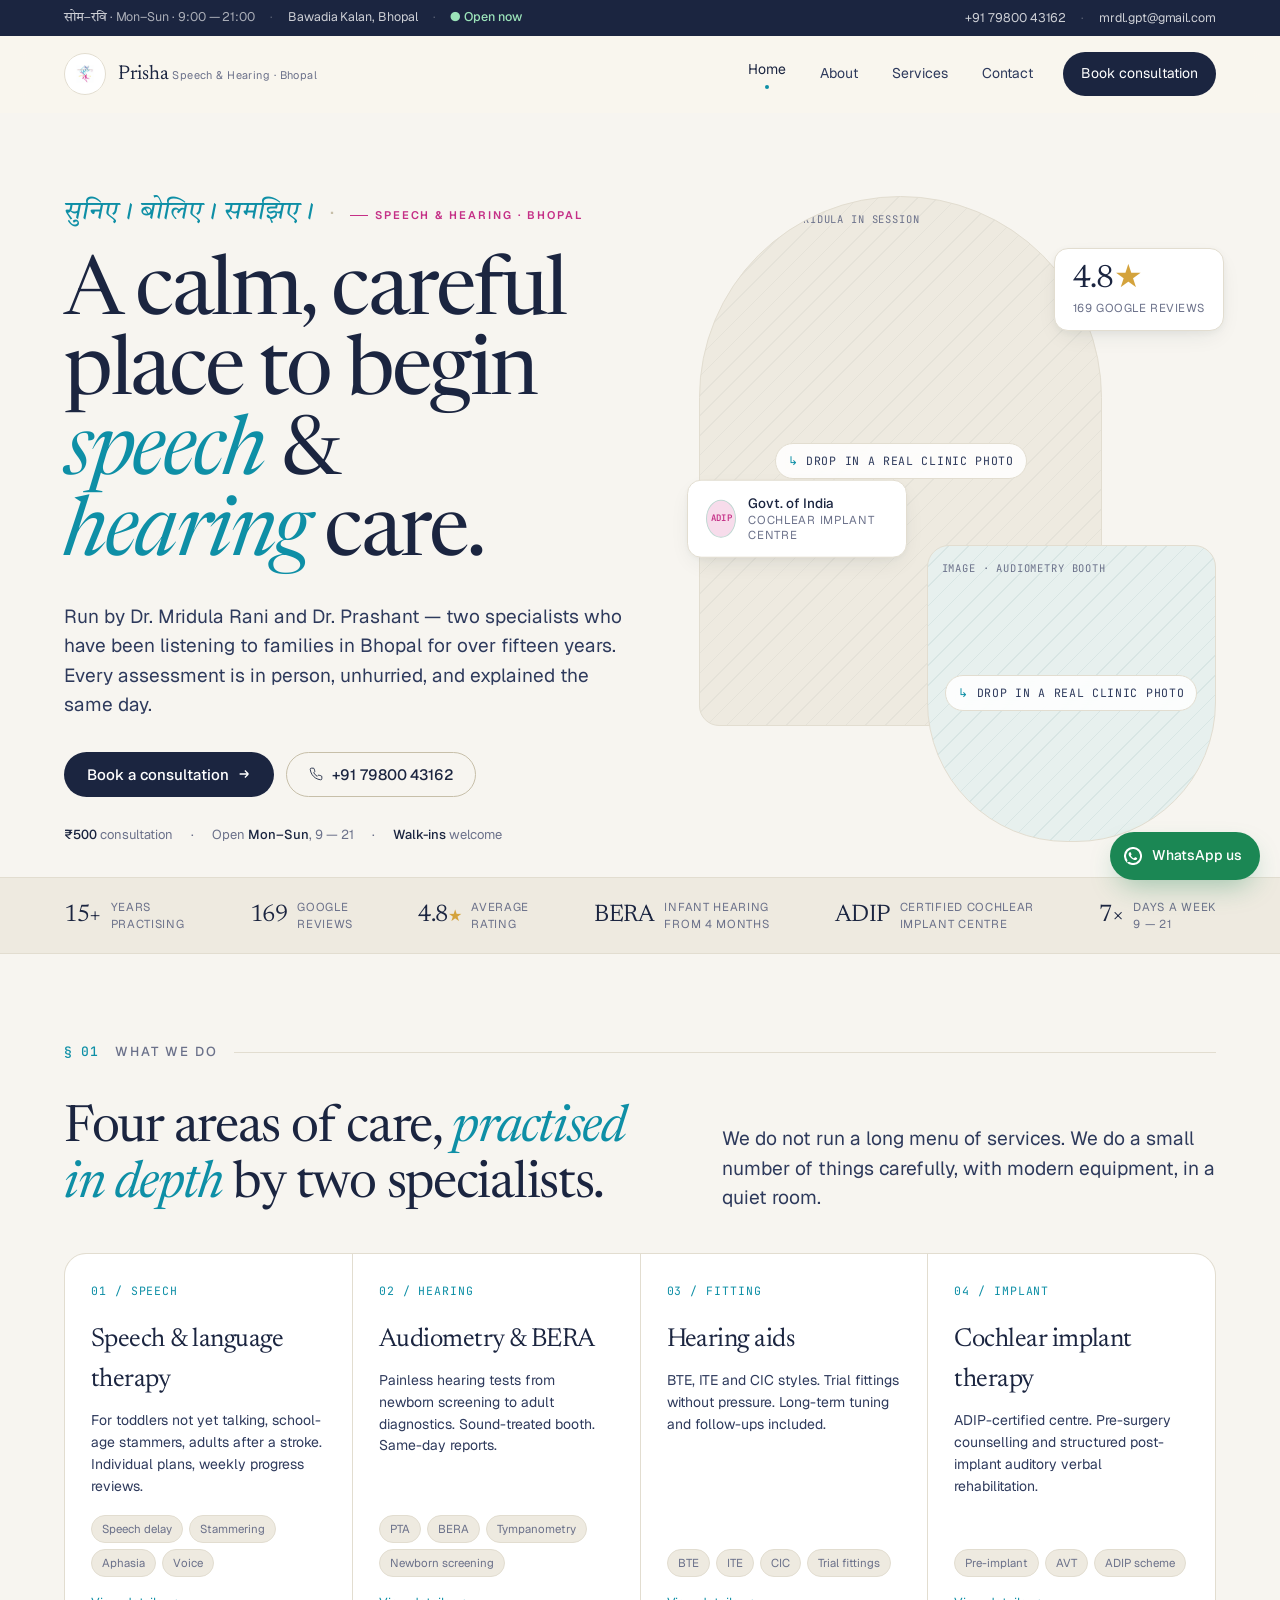
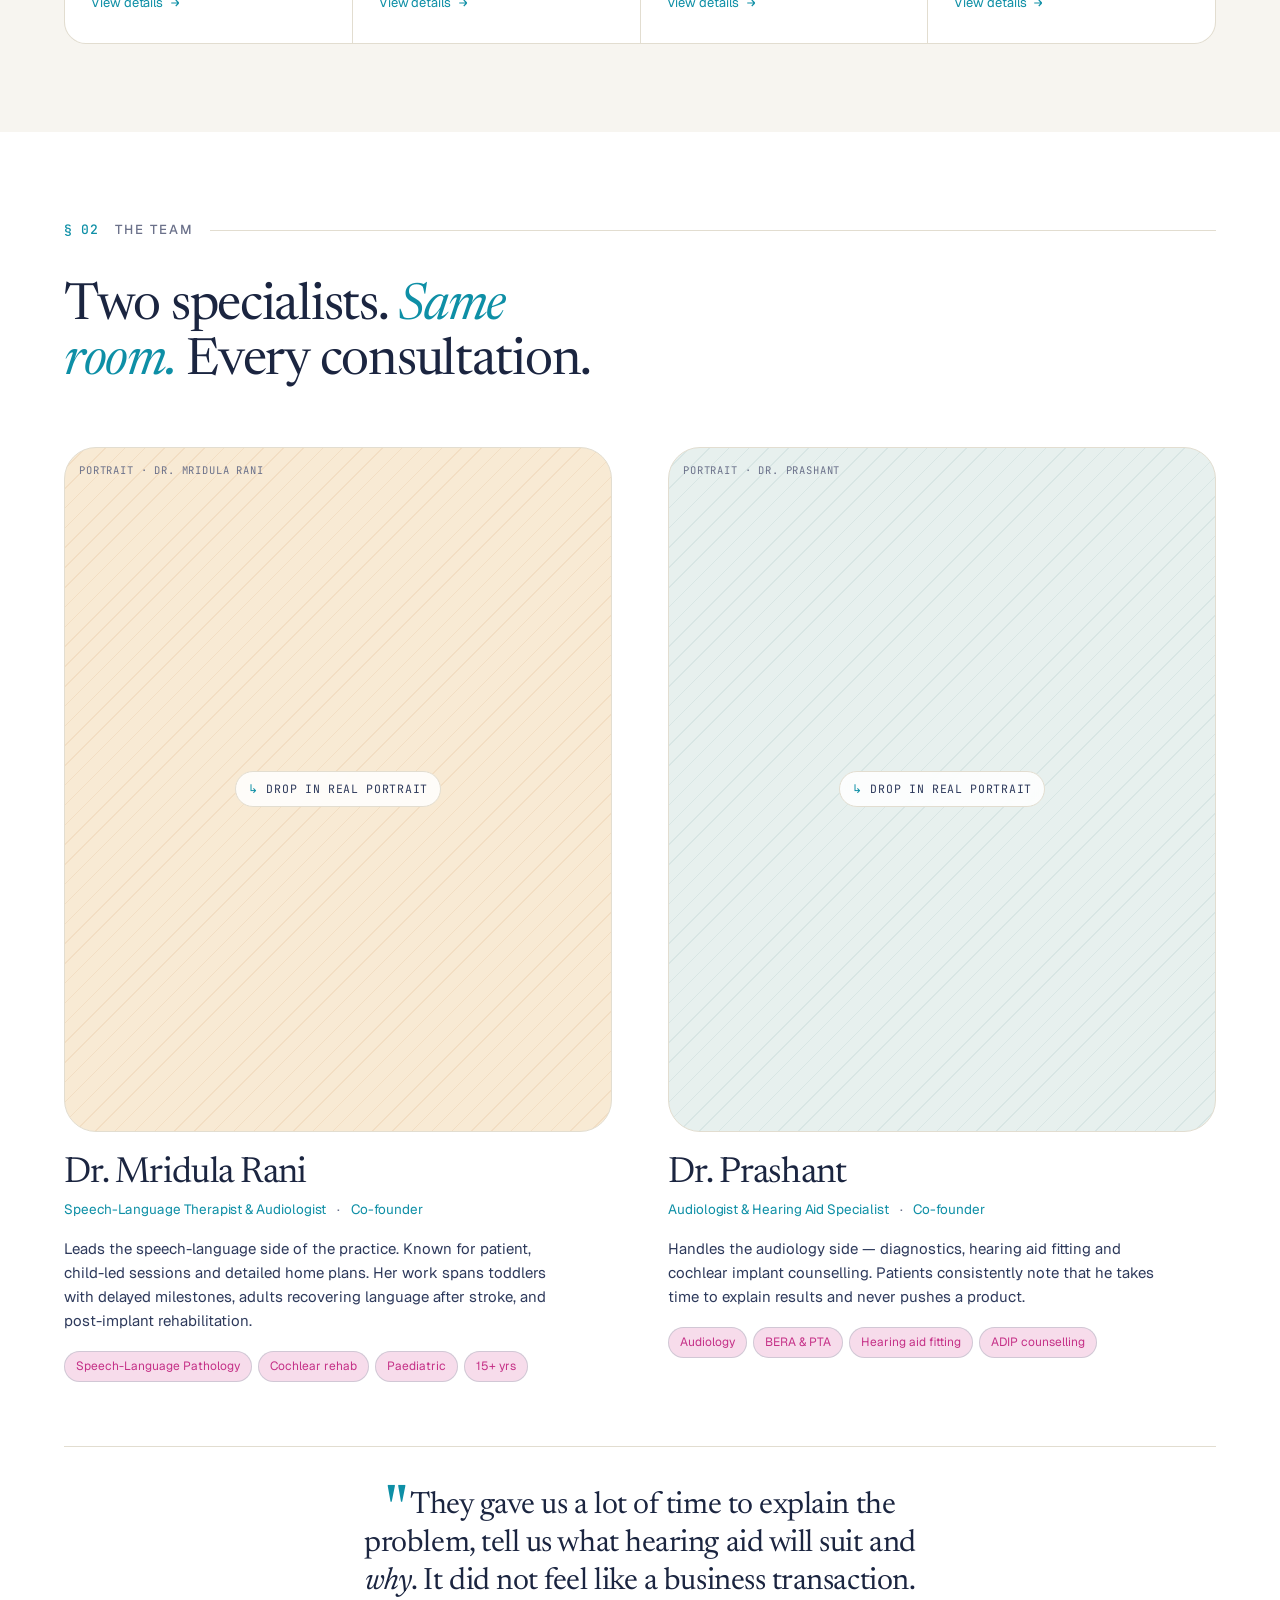
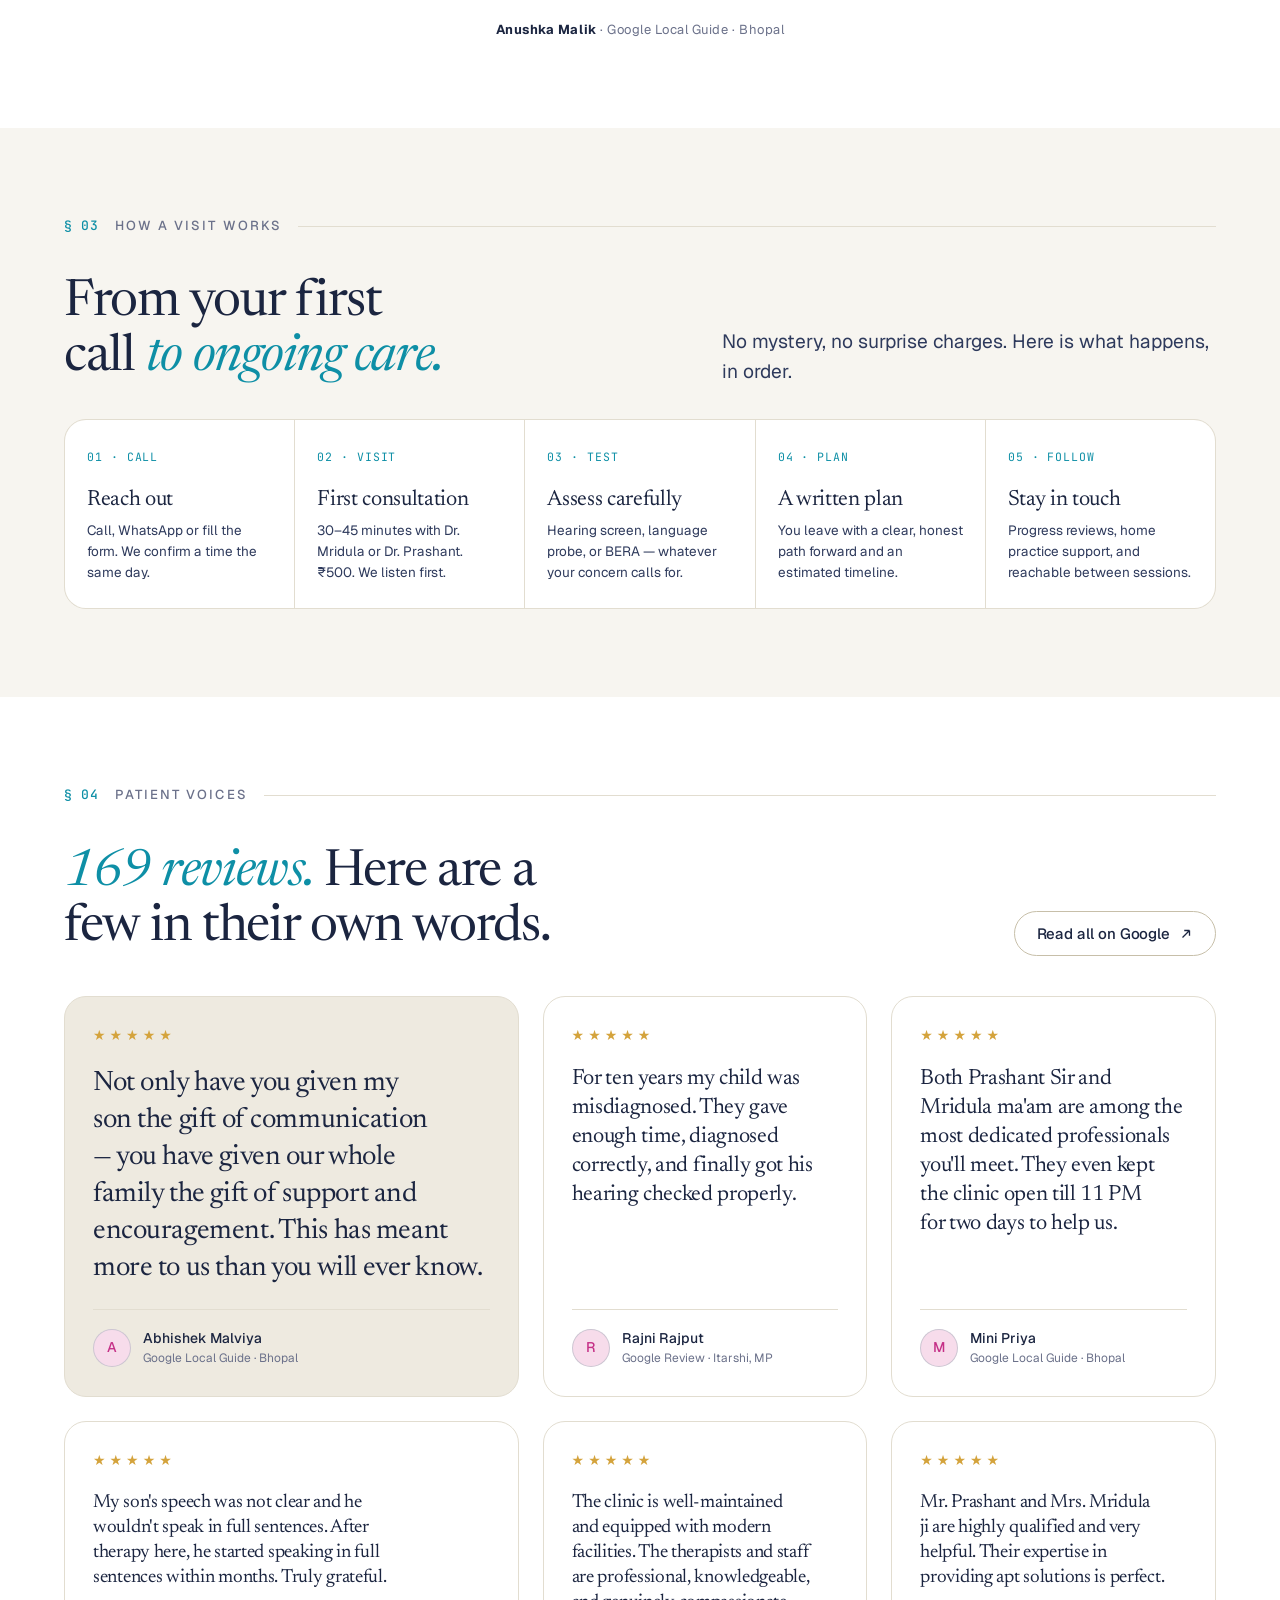
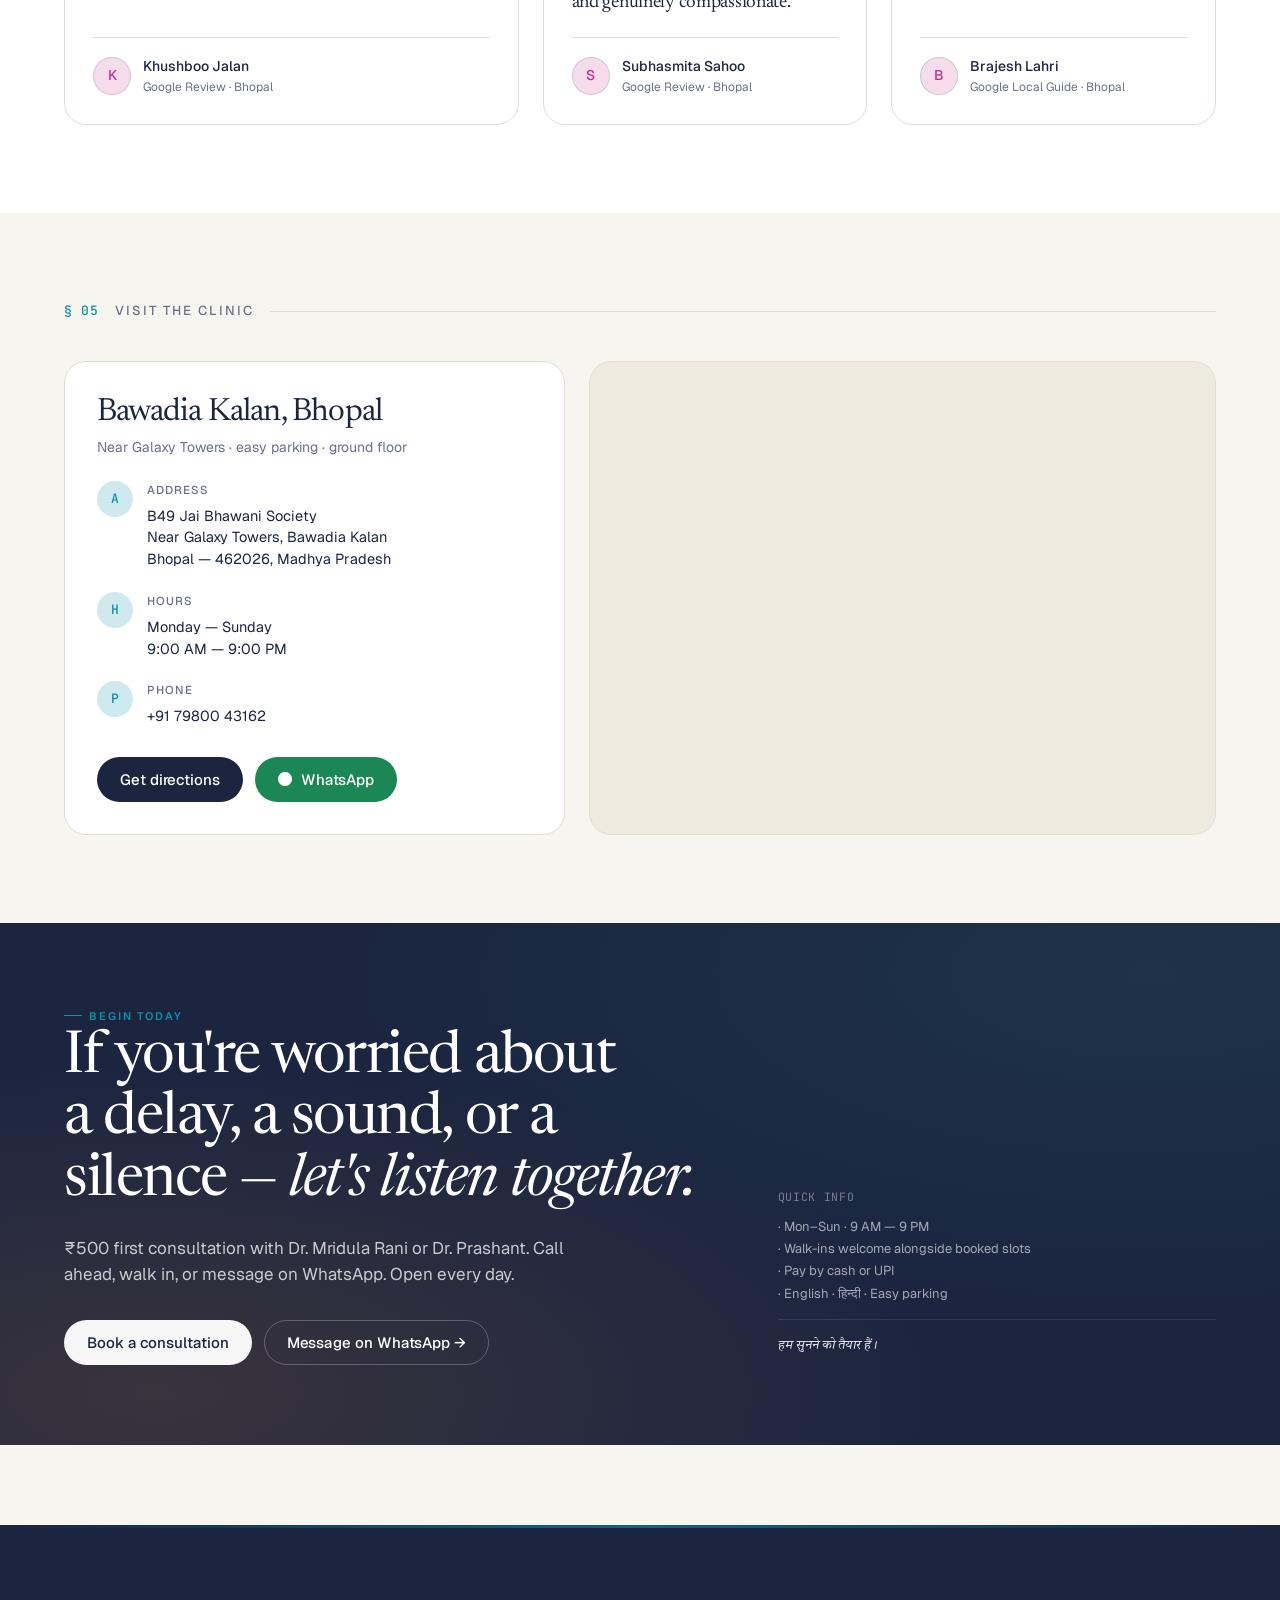
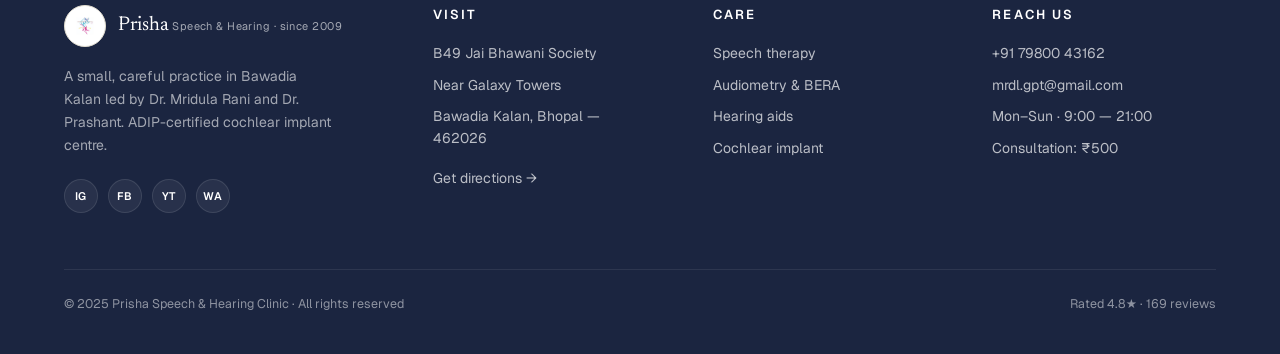
==== commit 3a291f18: "feat: implement new design for homepage Full homepage redesign from Claude Design handoff — logo-pal" ====
--- a/index.html
+++ b/index.html
@@ -22,8 +22,8 @@
   <meta name="geo.position" content="23.1869929;77.4372388">
   <meta name="ICBM" content="23.1869929, 77.4372388">
   <link rel="canonical" href="https://prishaclinic.in/">
-  <title>Prisha Speech Therapy & Hearing Clinic Bhopal | Dr. Mridula Rani</title>
-  <!-- TODO: Replace prishaclinic.in with your actual domain throughout this file -->
+  <title>Prisha Speech Therapy &amp; Hearing Clinic Bhopal | Dr. Mridula Rani</title>
+
   <script type="application/ld+json">
   {
     "@context": "https://schema.org",
@@ -75,260 +75,904 @@
     ]
   }
   </script>
-  <script src="https://cdn.tailwindcss.com"></script>
-  <script>
-    tailwind.config = {
-      theme: {
-        extend: {
-          colors: {
-            primary: '#00B8D4',
-            'primary-dark': '#0090A8',
-            accent: '#EC1E8C',
-            gold: '#F5A623',
-            brand: '#F5FDFF'
-          },
-          fontFamily: { sans: ['Inter', 'system-ui', '-apple-system', 'sans-serif'] }
-        }
-      }
-    }
-  </script>
-  <link rel="stylesheet" href="css/style.css">
+
+  <!-- Fonts -->
+  <link rel="preconnect" href="https://fonts.googleapis.com">
+  <link rel="preconnect" href="https://fonts.gstatic.com" crossorigin>
+  <link rel="stylesheet" href="https://fonts.googleapis.com/css2?family=Newsreader:ital,wght@0,400;0,500;0,600;1,400&display=swap">
+  <link rel="stylesheet" href="https://fonts.googleapis.com/css2?family=Geist:wght@300;400;500;600&display=swap">
+  <link rel="stylesheet" href="https://fonts.googleapis.com/css2?family=Tiro+Devanagari+Hindi&display=swap">
+  <link rel="stylesheet" href="https://fonts.googleapis.com/css2?family=JetBrains+Mono:wght@400;500&display=swap">
+
+  <link rel="stylesheet" href="assets/styles.css">
+
+  <style>
+    /* --------- Home-only styles --------- */
+    .hero-section { padding: 80px 0 32px; }
+    .hero-grid {
+      display: grid;
+      grid-template-columns: 1.05fr 0.95fr;
+      gap: 64px;
+      align-items: center;
+    }
+    @media (max-width: 960px) {
+      .hero-grid { grid-template-columns: 1fr; gap: 48px; }
+      .hero-section { padding: 48px 0 24px; }
+    }
+    .hero-h {
+      font-family: var(--font-display);
+      font-weight: 400;
+      font-size: clamp(44px, 6.4vw, 86px);
+      line-height: 0.98;
+      letter-spacing: -0.03em;
+      color: var(--ink);
+      text-wrap: balance;
+      margin: 22px 0 26px;
+    }
+    .hero-h em {
+      font-style: italic;
+      color: var(--marigold);
+      font-feature-settings: "ss01";
+    }
+    .hero-sub {
+      font-size: clamp(16px, 1.5vw, 19px);
+      line-height: 1.55;
+      max-width: 52ch;
+      color: var(--ink-2);
+      margin-bottom: 32px;
+    }
+    .hero-meta {
+      display: flex; flex-wrap: wrap; gap: 8px 18px;
+      align-items: center; margin-top: 28px;
+      font-size: 13px; color: var(--mute);
+    }
+    .hero-meta b { color: var(--ink); font-weight: 500; }
+
+    /* Hero portrait stack */
+    .hero-art {
+      position: relative;
+      aspect-ratio: 4 / 5;
+      width: 100%;
+    }
+    .hero-art .ph-main {
+      position: absolute;
+      inset: 0 22% 18% 0;
+      border-radius: 220px 220px var(--radius-lg) var(--radius-lg);
+    }
+    .hero-art .ph-side {
+      position: absolute;
+      bottom: 0; right: 0;
+      width: 56%; height: 46%;
+      border-radius: var(--radius-lg) var(--radius-lg) 140px 140px;
+    }
+    .hero-art .badge {
+      position: absolute;
+      background: var(--paper);
+      border: 1px solid var(--line);
+      border-radius: var(--radius);
+      padding: 14px 18px;
+      box-shadow: var(--shadow-md);
+      max-width: 220px;
+    }
+    .hero-art .badge.rating { top: 8%; right: -8px; }
+    .hero-art .badge.adip {
+      bottom: 50%; left: -12px;
+      transform: translateY(50%);
+    }
+    .hero-art .badge .num {
+      font-family: var(--font-display);
+      font-size: 32px;
+      line-height: 1; color: var(--ink);
+      letter-spacing: -0.02em;
+    }
+    .hero-art .badge .lbl {
+      font-size: 11.5px;
+      letter-spacing: 0.05em;
+      color: var(--mute);
+      text-transform: uppercase;
+      margin-top: 4px;
+    }
+    .hero-art .badge.adip { display: flex; gap: 12px; align-items: center; }
+    .hero-art .badge.adip .seal {
+      width: 38px; height: 38px; border-radius: 50%;
+      background: var(--teal-soft); color: var(--teal);
+      display: grid; place-items: center;
+      font-family: var(--font-mono);
+      font-size: 9px; font-weight: 600; letter-spacing: 0.04em;
+      border: 1px solid #BFD8D2;
+    }
+    .hero-art .badge.adip .lbl-line {
+      font-size: 11.5px; color: var(--mute);
+      text-transform: uppercase; letter-spacing: 0.06em;
+      line-height: 1.3;
+    }
+    .hero-art .badge.adip .lbl-line b { color: var(--ink); font-weight: 500; letter-spacing: 0; text-transform: none; font-size: 13.5px; display: block; }
+
+    @media (max-width: 720px) {
+      .hero-art .badge.rating { top: 12px; right: 12px; padding: 10px 12px; }
+      .hero-art .badge.rating .num { font-size: 24px; }
+      .hero-art .badge.adip { left: 12px; bottom: 12px; transform: none; top: auto; right: auto; padding: 10px 12px; }
+    }
+
+    /* Trust strip */
+    .trust-strip {
+      border-top: 1px solid var(--line);
+      border-bottom: 1px solid var(--line);
+      padding: 20px 0;
+      background: var(--paper-2);
+      overflow: hidden;
+    }
+    .trust-row {
+      display: flex; align-items: center; gap: 40px;
+      font-size: 13px; color: var(--ink-2);
+      flex-wrap: wrap;
+      justify-content: space-between;
+    }
+    .trust-row .item { display: flex; align-items: center; gap: 10px; }
+    .trust-row .num {
+      font-family: var(--font-display);
+      font-size: 24px; color: var(--ink);
+      line-height: 1; letter-spacing: -0.02em;
+    }
+    .trust-row .lbl {
+      font-size: 11.5px;
+      letter-spacing: 0.06em;
+      color: var(--mute);
+      text-transform: uppercase;
+    }
+
+    /* Services grid */
+    .services-grid {
+      display: grid;
+      grid-template-columns: repeat(4, 1fr);
+      gap: 1px;
+      background: var(--line);
+      border: 1px solid var(--line);
+      border-radius: var(--radius-lg);
+      overflow: hidden;
+    }
+    @media (max-width: 960px) { .services-grid { grid-template-columns: repeat(2, 1fr); } }
+    @media (max-width: 560px) { .services-grid { grid-template-columns: 1fr; } }
+    .svc {
+      background: var(--paper);
+      padding: 28px 26px 30px;
+      display: flex; flex-direction: column;
+      transition: background 0.2s ease;
+      position: relative;
+      min-height: 260px;
+    }
+    .svc:hover { background: var(--paper-2); }
+    .svc .svc-num {
+      font-family: var(--font-mono);
+      font-size: 11.5px;
+      letter-spacing: 0.08em;
+      color: var(--marigold);
+      margin-bottom: 20px;
+    }
+    .svc h3 {
+      font-family: var(--font-display);
+      font-weight: 400;
+      font-size: 26px;
+      letter-spacing: -0.02em;
+      color: var(--ink);
+      margin-bottom: 10px;
+    }
+    .svc p {
+      font-size: 14px; color: var(--ink-2); line-height: 1.55;
+      margin-bottom: 18px;
+    }
+    .svc .svc-tags {
+      display: flex; flex-wrap: wrap; gap: 6px; margin-top: auto;
+    }
+    .svc .svc-tags span {
+      font-size: 11.5px;
+      color: var(--mute);
+      padding: 4px 10px;
+      border: 1px solid var(--line);
+      border-radius: 999px;
+      background: var(--paper-2);
+    }
+    .svc .svc-link {
+      margin-top: 16px;
+      font-size: 13px;
+      color: var(--marigold);
+      letter-spacing: -0.005em;
+      display: inline-flex; align-items: center; gap: 6px;
+    }
+    .svc:hover .svc-link { color: var(--marigold-2); }
+
+    /* Doctors row */
+    .docs-grid { display: grid; grid-template-columns: 1fr 1fr; gap: 56px; }
+    @media (max-width: 960px) { .docs-grid { grid-template-columns: 1fr; gap: 40px; } }
+    .doc-card .ph {
+      aspect-ratio: 4 / 5;
+      border-radius: var(--radius-xl);
+      margin-bottom: 24px;
+    }
+    .doc-card h3 {
+      font-family: var(--font-display);
+      font-weight: 400;
+      font-size: 36px;
+      letter-spacing: -0.02em;
+      color: var(--ink);
+      line-height: 1.05;
+    }
+    .doc-card .role {
+      font-size: 13.5px; color: var(--marigold);
+      letter-spacing: -0.005em;
+      margin: 6px 0 16px;
+    }
+    .doc-card .role .dot { color: var(--mute); margin: 0 8px; }
+    .doc-card p { font-size: 15px; line-height: 1.6; color: var(--ink-2); max-width: 50ch; }
+    .doc-tags {
+      margin-top: 18px; display: flex; flex-wrap: wrap; gap: 6px;
+    }
+    .doc-tags span {
+      font-size: 12px;
+      padding: 5px 11px;
+      border-radius: 999px;
+      background: var(--teal-soft); color: var(--teal);
+      border: 1px solid rgba(38,107,110,0.18);
+    }
+
+    /* Visit flow */
+    .visit-flow {
+      display: grid;
+      grid-template-columns: repeat(5, 1fr);
+      gap: 1px;
+      background: var(--line);
+      border: 1px solid var(--line);
+      border-radius: var(--radius-lg);
+      overflow: hidden;
+      margin-top: 32px;
+    }
+    @media (max-width: 880px) { .visit-flow { grid-template-columns: 1fr 1fr; } }
+    @media (max-width: 480px) { .visit-flow { grid-template-columns: 1fr; } }
+    .step {
+      background: var(--paper);
+      padding: 28px 22px 26px;
+      position: relative;
+      min-height: 180px;
+    }
+    .step .step-num {
+      font-family: var(--font-mono);
+      font-size: 11.5px;
+      color: var(--marigold);
+      letter-spacing: 0.08em;
+      margin-bottom: 22px;
+    }
+    .step h4 {
+      font-family: var(--font-display);
+      font-weight: 400;
+      font-size: 22px;
+      letter-spacing: -0.015em;
+      line-height: 1.1;
+      margin-bottom: 8px;
+      color: var(--ink);
+    }
+    .step p {
+      font-size: 13.5px; line-height: 1.55; color: var(--ink-2);
+    }
+
+    /* Testimonials editorial layout */
+    .reviews-grid {
+      display: grid;
+      grid-template-columns: 1.4fr 1fr 1fr;
+      gap: 24px;
+    }
+    @media (max-width: 960px) { .reviews-grid { grid-template-columns: 1fr; } }
+    .review {
+      background: var(--paper);
+      border: 1px solid var(--line);
+      border-radius: var(--radius-lg);
+      padding: 28px;
+      display: flex; flex-direction: column;
+    }
+    .review.feature { background: var(--paper-2); }
+    .review .stars { color: var(--gold); font-size: 14px; letter-spacing: 4px; margin-bottom: 18px; }
+    .review .body {
+      font-family: var(--font-display);
+      font-weight: 400;
+      font-size: 22px;
+      line-height: 1.32;
+      letter-spacing: -0.015em;
+      color: var(--ink);
+      text-wrap: balance;
+      flex: 1;
+    }
+    .review.feature .body { font-size: 28px; }
+    .review .author {
+      margin-top: 22px;
+      display: flex; align-items: center; gap: 12px;
+      padding-top: 18px;
+      border-top: 1px solid var(--line);
+    }
+    .review .avatar {
+      width: 38px; height: 38px; border-radius: 50%;
+      background: var(--teal-soft);
+      color: var(--teal);
+      display: grid; place-items: center;
+      font-weight: 500; font-size: 14px;
+      border: 1px solid rgba(38,107,110,0.2);
+    }
+    .review .author-name { font-size: 14px; color: var(--ink); font-weight: 500; }
+    .review .author-meta { font-size: 12px; color: var(--mute); }
+
+    /* Bilingual greeting band */
+    .bilingual {
+      display: flex; align-items: baseline; gap: 16px;
+      flex-wrap: wrap;
+    }
+    .bilingual .h {
+      font-family: var(--font-hindi);
+      font-size: clamp(20px, 2vw, 26px);
+      color: var(--marigold);
+      font-style: italic;
+      letter-spacing: 0;
+    }
+    .bilingual .sep { color: var(--line-strong); font-size: 20px; }
+
+    /* Location card */
+    .loc-grid {
+      display: grid;
+      grid-template-columns: 0.8fr 1fr;
+      gap: 24px;
+      align-items: stretch;
+    }
+    @media (max-width: 880px) { .loc-grid { grid-template-columns: 1fr; } }
+    .loc-card {
+      background: var(--paper);
+      border: 1px solid var(--line);
+      border-radius: var(--radius-lg);
+      padding: 32px;
+      display: flex; flex-direction: column; gap: 22px;
+    }
+    .loc-row { display: flex; gap: 14px; }
+    .loc-row .ic {
+      width: 36px; height: 36px; min-width: 36px;
+      border-radius: 50%;
+      background: var(--marigold-soft); color: var(--marigold);
+      display: grid; place-items: center;
+      font-family: var(--font-mono); font-weight: 500; font-size: 13px;
+    }
+    .loc-row h5 {
+      font-size: 11.5px; letter-spacing: 0.08em; text-transform: uppercase;
+      color: var(--mute); font-weight: 500; margin-bottom: 6px;
+    }
+    .loc-row p, .loc-row a { font-size: 14.5px; color: var(--ink); line-height: 1.5; }
+    .loc-row a:hover { color: var(--marigold); }
+
+    .map-wrap {
+      border-radius: var(--radius-lg);
+      overflow: hidden;
+      border: 1px solid var(--line);
+      min-height: 380px;
+      background: var(--paper-2);
+    }
+    .map-wrap iframe { width: 100%; height: 100%; min-height: 380px; border: 0; display: block; }
+
+    /* Final CTA strip */
+    .cta-strip {
+      background: var(--ink);
+      color: #fff;
+      padding: 80px 0;
+      position: relative;
+      overflow: hidden;
+    }
+    .cta-strip::before {
+      content: ""; position: absolute; inset: 0;
+      background:
+        radial-gradient(ellipse at 12% 90%, rgba(194,114,43,0.18), transparent 50%),
+        radial-gradient(ellipse at 90% 10%, rgba(38,107,110,0.20), transparent 50%);
+      pointer-events: none;
+    }
+    .cta-strip .container { position: relative; z-index: 1; }
+    .cta-strip h2 {
+      font-family: var(--font-display);
+      font-weight: 400;
+      font-size: clamp(34px, 4.6vw, 60px);
+      line-height: 1.05;
+      letter-spacing: -0.025em;
+      color: #fff;
+      text-wrap: balance;
+      margin-bottom: 22px;
+    }
+    .cta-strip p { color: rgba(255,255,255,0.75); font-size: 17px; max-width: 50ch; margin-bottom: 32px; }
+    .cta-strip .btn-light { color: var(--ink); }
+    .cta-strip .btn-ghost-light { background: transparent; color: #fff; border-color: rgba(255,255,255,0.25); }
+    .cta-strip .btn-ghost-light:hover { background: #fff; color: var(--ink); border-color: #fff; }
+
+    /* Marigold underline accent */
+    .underline-mari {
+      background-image: linear-gradient(transparent 64%, var(--marigold-soft) 64% 92%, transparent 92%);
+      background-repeat: no-repeat;
+      background-size: 100% 100%;
+      padding: 0 0.05em;
+    }
+
+    /* Font fallback declarations */
+    @font-face {
+      font-family: "Newsreader Fallback";
+      src: local("Georgia");
+      ascent-override: 92%;
+      descent-override: 22%;
+      size-adjust: 102%;
+    }
+    @font-face {
+      font-family: "Geist Fallback";
+      src: local("Helvetica Neue"), local("Helvetica"), local("Arial");
+      size-adjust: 97%;
+    }
+
+    /* CTA strip responsive */
+    @media (max-width: 880px) {
+      .cta-strip .container { grid-template-columns: 1fr !important; }
+    }
+  </style>
 </head>
-<body class="bg-brand font-sans">
-<a href="#main-content" class="skip-link">Skip to main content</a>
-
-<div id="header-placeholder"></div>
-<main id="main-content">
-
-<!-- HERO -->
-<section class="hero">
-  <div class="hero-content px-4">
-    <div class="hero-badge">ADIP Certified &bull; Open 7 Days &bull; Bawadia Kalan, Bhopal</div>
-    <h1>Speech and Hearing<br>Care in Bhopal</h1>
-    <p>Dr. Mridula Rani and Dr. Prashant have been working with families across Bhopal for over 15 years. Whether you&rsquo;re concerned about your child&rsquo;s speech, noticing hearing difficulties, or following up after a cochlear implant &mdash; we&rsquo;ll assess carefully and give you straightforward guidance.</p>
-    <div class="hero-btns">
-      <a href="contact.html" class="btn btn-primary">Book an Appointment</a>
-      <a href="tel:+917980043162" class="btn btn-outline">+91 79800 43162</a>
-    </div>
-  </div>
-  <svg class="hero-wave" viewBox="0 0 1440 60" xmlns="http://www.w3.org/2000/svg" preserveAspectRatio="none">
-    <path d="M0,32 C360,60 1080,0 1440,32 L1440,60 L0,60 Z"/>
-  </svg>
-</section>
-
-<!-- TRUST STRIP -->
-<div class="bg-white py-5 shadow-sm">
-  <div class="max-w-6xl mx-auto px-4">
-    <div class="flex flex-wrap justify-center items-center gap-x-8 gap-y-3 text-sm font-semibold text-gray-700">
-      <span>15+ Years Experience</span>
-      <span class="text-gray-200 hidden sm:inline">|</span>
-      <span>169+ Patients Helped</span>
-      <span class="text-gray-200 hidden sm:inline">|</span>
-      <span>4.8&#9733; on Justdial</span>
-      <span class="text-gray-200 hidden sm:inline">|</span>
-      <span>Open 7 Days &bull; 9 AM &ndash; 9 PM</span>
-      <span class="text-gray-200 hidden sm:inline">|</span>
-      <span>ADIP Certified Cochlear Implant Center</span>
-    </div>
-  </div>
-</div>
-
-<!-- SERVICES -->
-<section class="py-16 px-4">
-  <div class="max-w-6xl mx-auto">
-    <h2 class="section-title">Our <span class="text-accent">Services</span></h2>
-    <p class="text-center text-gray-500 max-w-xl mx-auto mb-10 mt-3">We offer speech-language therapy and audiology services using modern equipment and evidence-based methods &mdash; all under one roof.</p>
-    <div class="grid grid-cols-1 sm:grid-cols-2 lg:grid-cols-4 gap-6">
-
-      <div class="bg-white rounded-2xl p-7 shadow-sm border-t-4 border-transparent hover:border-primary hover:-translate-y-1 hover:shadow-md transition-all duration-300 animate-on-scroll">
-        <div class="w-14 h-14 bg-gradient-to-br from-[#00B8D4]/15 to-[#EC1E8C]/10 rounded-xl flex items-center justify-center mb-4">
-          <svg class="w-7 h-7 text-primary-dark" viewBox="0 0 24 24" fill="none" stroke="currentColor" stroke-width="1.5" stroke-linecap="round" stroke-linejoin="round">
-            <path d="M2.25 12.76c0 1.6 1.123 2.994 2.707 3.227 1.087.16 2.185.283 3.293.369V21l4.076-4.076a1.526 1.526 0 011.037-.443 48.282 48.282 0 005.68-.494c1.584-.233 2.707-1.626 2.707-3.228V6.741c0-1.602-1.123-2.995-2.707-3.228A48.394 48.394 0 0012 3c-2.392 0-4.744.175-7.043.513C3.373 3.746 2.25 5.14 2.25 6.741v6.018z"/>
-          </svg>
-        </div>
-        <h3 class="font-bold text-gray-900 text-lg mb-2">Speech Therapy</h3>
-        <p class="text-gray-500 text-sm mb-4 leading-relaxed">For children and adults with speech delays, stammering, aphasia, voice disorders, and more.</p>
-        <a href="services.html#speech" class="text-primary-dark font-semibold text-sm hover:underline">Learn more &rarr;</a>
+<body>
+  <div id="header-slot"></div>
+
+  <main id="main-content">
+    <!-- ========================= HERO ========================= -->
+    <section class="hero-section">
+      <div class="container">
+        <div class="hero-grid">
+          <div>
+            <div class="bilingual reveal">
+              <span class="hindi h">सुनिए। बोलिए। समझिए।</span>
+              <span class="sep">·</span>
+              <span class="eyebrow teal" style="margin: 0;">Speech &amp; Hearing · Bhopal</span>
+            </div>
+            <h1 class="hero-h reveal d1">
+              A calm, careful place to begin <em>speech</em> &amp; <em>hearing</em> care.
+            </h1>
+            <p class="hero-sub reveal d2">
+              Run by Dr. Mridula Rani and Dr. Prashant — two specialists who have been
+              listening to families in Bhopal for over fifteen years. Every assessment
+              is in person, unhurried, and explained the same day.
+            </p>
+            <div class="row reveal d3">
+              <a href="contact.html" class="btn btn-primary">
+                Book a consultation
+                <svg class="arrow" viewBox="0 0 16 16" fill="none" stroke="currentColor" stroke-width="1.5"><path d="M3 8h10m0 0L9 4m4 4l-4 4"/></svg>
+              </a>
+              <a href="tel:+917980043162" class="btn btn-ghost">
+                <svg width="14" height="14" viewBox="0 0 24 24" fill="none" stroke="currentColor" stroke-width="1.5"><path d="M22 16.92v3a2 2 0 0 1-2.18 2 19.79 19.79 0 0 1-8.63-3.07 19.5 19.5 0 0 1-6-6A19.79 19.79 0 0 1 2.12 4.18 2 2 0 0 1 4.11 2h3a2 2 0 0 1 2 1.72 12.84 12.84 0 0 0 .7 2.81 2 2 0 0 1-.45 2.11L8.09 9.91a16 16 0 0 0 6 6l1.27-1.27a2 2 0 0 1 2.11-.45 12.84 12.84 0 0 0 2.81.7A2 2 0 0 1 22 16.92z"/></svg>
+                +91 79800 43162
+              </a>
+            </div>
+            <div class="hero-meta reveal d4">
+              <span><b class="tnum">₹500</b> consultation</span>
+              <span>·</span>
+              <span>Open <b>Mon–Sun</b>, 9 — 21</span>
+              <span>·</span>
+              <span><b>Walk-ins</b> welcome</span>
+            </div>
+          </div>
+
+          <div class="hero-art reveal d2">
+            <div class="ph ph-main">
+              <span class="ph-corner">Image · Dr. Mridula in session</span>
+              <span class="ph-label">Drop in a real clinic photo</span>
+            </div>
+            <div class="ph ph-side ph-tint-teal">
+              <span class="ph-corner">Image · Audiometry booth</span>
+              <span class="ph-label">Drop in a real clinic photo</span>
+            </div>
+            <div class="badge rating">
+              <div class="num">4.8<span style="color: var(--gold);">★</span></div>
+              <div class="lbl">169 Google reviews</div>
+            </div>
+            <div class="badge adip">
+              <div class="seal">ADIP</div>
+              <div class="lbl-line">
+                <b>Govt. of India</b>
+                Cochlear implant centre
+              </div>
+            </div>
+          </div>
+        </div>
       </div>
-
-      <div class="bg-white rounded-2xl p-7 shadow-sm border-t-4 border-transparent hover:border-primary hover:-translate-y-1 hover:shadow-md transition-all duration-300 animate-on-scroll stagger-1">
-        <div class="w-14 h-14 bg-gradient-to-br from-[#00B8D4]/15 to-[#EC1E8C]/10 rounded-xl flex items-center justify-center mb-4">
-          <svg class="w-7 h-7 text-primary-dark" viewBox="0 0 24 24" fill="none" stroke="currentColor" stroke-width="1.5" stroke-linecap="round" stroke-linejoin="round">
-            <path d="M19.114 5.636a9 9 0 010 12.728M16.463 8.288a5.25 5.25 0 010 7.424M6.75 8.25l4.72-4.72a.75.75 0 011.28.53v15.88a.75.75 0 01-1.28.53l-4.72-4.72H4.51c-.88 0-1.704-.507-1.938-1.354A9.01 9.01 0 012.25 12c0-.83.112-1.633.322-2.396C2.806 8.756 3.63 8.25 4.51 8.25H6.75z"/>
-          </svg>
-        </div>
-        <h3 class="font-bold text-gray-900 text-lg mb-2">Audiometry</h3>
-        <p class="text-gray-500 text-sm mb-4 leading-relaxed">Comprehensive hearing assessments including PTA, BERA, and tympanometry for all ages.</p>
-        <a href="services.html#audiometry" class="text-primary-dark font-semibold text-sm hover:underline">Learn more &rarr;</a>
+    </section>
+
+    <!-- ========================= TRUST STRIP ========================= -->
+    <section class="trust-strip">
+      <div class="container">
+        <div class="trust-row">
+          <div class="item"><span class="num tnum">15+</span><span class="lbl">Years<br>practising</span></div>
+          <div class="item"><span class="num tnum">169</span><span class="lbl">Google<br>reviews</span></div>
+          <div class="item"><span class="num tnum">4.8<span style="color: var(--gold); font-size: 16px;">★</span></span><span class="lbl">Average<br>rating</span></div>
+          <div class="item"><span class="num">BERA</span><span class="lbl">Infant hearing<br>from 4 months</span></div>
+          <div class="item"><span class="num">ADIP</span><span class="lbl">Certified cochlear<br>implant centre</span></div>
+          <div class="item"><span class="num">7×</span><span class="lbl">Days a week<br>9 — 21</span></div>
+        </div>
       </div>
-
-      <div class="bg-white rounded-2xl p-7 shadow-sm border-t-4 border-transparent hover:border-primary hover:-translate-y-1 hover:shadow-md transition-all duration-300 animate-on-scroll stagger-2">
-        <div class="w-14 h-14 bg-gradient-to-br from-[#00B8D4]/15 to-[#EC1E8C]/10 rounded-xl flex items-center justify-center mb-4">
-          <svg class="w-7 h-7 text-primary-dark" viewBox="0 0 24 24" fill="none" stroke="currentColor" stroke-width="1.5" stroke-linecap="round" stroke-linejoin="round">
-            <path d="M12 18.75a6 6 0 006-6v-1.5m-6 7.5a6 6 0 01-6-6v-1.5m6 7.5v3.75m-3.75 0h7.5M12 15.75a3 3 0 01-3-3V4.5a3 3 0 116 0v8.25a3 3 0 01-3 3z"/>
-          </svg>
-        </div>
-        <h3 class="font-bold text-gray-900 text-lg mb-2">Hearing Aids</h3>
-        <p class="text-gray-500 text-sm mb-4 leading-relaxed">Expert fitting and ongoing support for BTE, ITE, and CIC hearing aid styles.</p>
-        <a href="services.html#hearing-aids" class="text-primary-dark font-semibold text-sm hover:underline">Learn more &rarr;</a>
+    </section>
+
+    <!-- ========================= SERVICES ========================= -->
+    <section class="section">
+      <div class="container">
+        <div class="section-rule">
+          <span class="num">§ 01</span>
+          <span class="label">What we do</span>
+          <span class="line"></span>
+        </div>
+
+        <div class="between" style="margin-bottom: 40px; align-items: flex-end; gap: 32px;">
+          <div>
+            <h2 class="display reveal" style="max-width: 22ch;">
+              Four areas of care, <em>practised in depth</em> by two specialists.
+            </h2>
+          </div>
+          <p class="lead reveal d1" style="max-width: 38ch; margin: 0;">
+            We do not run a long menu of services. We do a small number of things
+            carefully, with modern equipment, in a quiet room.
+          </p>
+        </div>
+
+        <div class="services-grid reveal d2">
+          <a class="svc" href="services.html#speech">
+            <div class="svc-num">01 / SPEECH</div>
+            <h3>Speech &amp; language therapy</h3>
+            <p>For toddlers not yet talking, school-age stammers, adults after a stroke. Individual plans, weekly progress reviews.</p>
+            <div class="svc-tags">
+              <span>Speech delay</span><span>Stammering</span><span>Aphasia</span><span>Voice</span>
+            </div>
+            <span class="svc-link">View details <svg class="arrow" width="12" height="12" viewBox="0 0 16 16" fill="none" stroke="currentColor" stroke-width="1.5"><path d="M3 8h10m0 0L9 4m4 4l-4 4"/></svg></span>
+          </a>
+
+          <a class="svc" href="services.html#audiometry">
+            <div class="svc-num">02 / HEARING</div>
+            <h3>Audiometry &amp; BERA</h3>
+            <p>Painless hearing tests from newborn screening to adult diagnostics. Sound-treated booth. Same-day reports.</p>
+            <div class="svc-tags">
+              <span>PTA</span><span>BERA</span><span>Tympanometry</span><span>Newborn screening</span>
+            </div>
+            <span class="svc-link">View details <svg class="arrow" width="12" height="12" viewBox="0 0 16 16" fill="none" stroke="currentColor" stroke-width="1.5"><path d="M3 8h10m0 0L9 4m4 4l-4 4"/></svg></span>
+          </a>
+
+          <a class="svc" href="services.html#hearing-aids">
+            <div class="svc-num">03 / FITTING</div>
+            <h3>Hearing aids</h3>
+            <p>BTE, ITE and CIC styles. Trial fittings without pressure. Long-term tuning and follow-ups included.</p>
+            <div class="svc-tags">
+              <span>BTE</span><span>ITE</span><span>CIC</span><span>Trial fittings</span>
+            </div>
+            <span class="svc-link">View details <svg class="arrow" width="12" height="12" viewBox="0 0 16 16" fill="none" stroke="currentColor" stroke-width="1.5"><path d="M3 8h10m0 0L9 4m4 4l-4 4"/></svg></span>
+          </a>
+
+          <a class="svc" href="services.html#cochlear">
+            <div class="svc-num">04 / IMPLANT</div>
+            <h3>Cochlear implant therapy</h3>
+            <p>ADIP-certified centre. Pre-surgery counselling and structured post-implant auditory verbal rehabilitation.</p>
+            <div class="svc-tags">
+              <span>Pre-implant</span><span>AVT</span><span>ADIP scheme</span>
+            </div>
+            <span class="svc-link">View details <svg class="arrow" width="12" height="12" viewBox="0 0 16 16" fill="none" stroke="currentColor" stroke-width="1.5"><path d="M3 8h10m0 0L9 4m4 4l-4 4"/></svg></span>
+          </a>
+        </div>
       </div>
-
-      <div class="bg-white rounded-2xl p-7 shadow-sm border-t-4 border-transparent hover:border-primary hover:-translate-y-1 hover:shadow-md transition-all duration-300 animate-on-scroll stagger-3">
-        <div class="w-14 h-14 bg-gradient-to-br from-[#00B8D4]/15 to-[#EC1E8C]/10 rounded-xl flex items-center justify-center mb-4">
-          <svg class="w-7 h-7 text-primary-dark" viewBox="0 0 24 24" fill="none" stroke="currentColor" stroke-width="1.5" stroke-linecap="round" stroke-linejoin="round">
-            <path d="M9 12.75L11.25 15 15 9.75m-3-7.036A11.959 11.959 0 013.598 6 11.99 11.99 0 003 9.749c0 5.592 3.824 10.29 9 11.623 5.176-1.332 9-6.03 9-11.622 0-1.31-.21-2.571-.598-3.751h-.152c-3.196 0-6.1-1.248-8.25-3.285z"/>
-          </svg>
-        </div>
-        <h3 class="font-bold text-gray-900 text-lg mb-2">Cochlear Implant</h3>
-        <p class="text-gray-500 text-sm mb-4 leading-relaxed">Pre-surgical counseling and post-implant auditory rehabilitation. ADIP certified center.</p>
-        <a href="services.html#cochlear" class="text-primary-dark font-semibold text-sm hover:underline">Learn more &rarr;</a>
+    </section>
+
+    <!-- ========================= THE TEAM ========================= -->
+    <section class="section" style="background: var(--paper);">
+      <div class="container">
+        <div class="section-rule">
+          <span class="num">§ 02</span>
+          <span class="label">The team</span>
+          <span class="line"></span>
+        </div>
+
+        <h2 class="display reveal" style="max-width: 24ch; margin-bottom: 56px;">
+          Two specialists. <em>Same room.</em> Every consultation.
+        </h2>
+
+        <div class="docs-grid">
+          <div class="doc-card reveal">
+            <div class="ph ph-tint-marigold">
+              <span class="ph-corner">Portrait · Dr. Mridula Rani</span>
+              <span class="ph-label">Drop in real portrait</span>
+            </div>
+            <h3>Dr. Mridula Rani</h3>
+            <p class="role">Speech-Language Therapist &amp; Audiologist <span class="dot">·</span> Co-founder</p>
+            <p>
+              Leads the speech-language side of the practice. Known for patient, child-led sessions
+              and detailed home plans. Her work spans toddlers with delayed milestones, adults
+              recovering language after stroke, and post-implant rehabilitation.
+            </p>
+            <div class="doc-tags">
+              <span>Speech-Language Pathology</span>
+              <span>Cochlear rehab</span>
+              <span>Paediatric</span>
+              <span>15+ yrs</span>
+            </div>
+          </div>
+
+          <div class="doc-card reveal d1">
+            <div class="ph ph-tint-teal">
+              <span class="ph-corner">Portrait · Dr. Prashant</span>
+              <span class="ph-label">Drop in real portrait</span>
+            </div>
+            <h3>Dr. Prashant</h3>
+            <p class="role">Audiologist &amp; Hearing Aid Specialist <span class="dot">·</span> Co-founder</p>
+            <p>
+              Handles the audiology side — diagnostics, hearing aid fitting and cochlear implant
+              counselling. Patients consistently note that he takes time to explain
+              results and never pushes a product.
+            </p>
+            <div class="doc-tags">
+              <span>Audiology</span>
+              <span>BERA &amp; PTA</span>
+              <span>Hearing aid fitting</span>
+              <span>ADIP counselling</span>
+            </div>
+          </div>
+        </div>
+
+        <div class="hairline" style="margin: 64px 0 40px;"></div>
+
+        <div class="reveal" style="justify-content: center; text-align: center;">
+          <div style="max-width: 60ch; margin: 0 auto; text-align: center;">
+            <p class="pull-quote">
+              <span class="mark">"</span>They gave us a lot of time to explain the problem,
+              tell us what hearing aid will suit and <em>why</em>. It did not feel like a
+              business transaction.
+            </p>
+            <p class="muted" style="margin-top: 18px; font-size: 13px; letter-spacing: 0.04em;">
+              <b style="color: var(--ink);">Anushka Malik</b> · Google Local Guide · Bhopal
+            </p>
+          </div>
+        </div>
       </div>
-
-    </div>
-  </div>
-</section>
-
-<!-- WHO WE ARE -->
-<section class="bg-white py-16 px-4">
-  <div class="max-w-6xl mx-auto">
-    <div class="grid grid-cols-1 md:grid-cols-2 gap-12 items-center">
-      <div class="animate-from-left">
-        <span class="inline-block text-xs font-bold uppercase tracking-widest text-accent mb-3">About Prisha Clinic</span>
-        <h2 class="text-3xl md:text-4xl font-bold text-gray-900 mb-5 leading-tight">Founded by two specialists, <span class="text-primary">dedicated to one goal</span></h2>
-        <p class="text-gray-500 leading-relaxed mb-4">Prisha Speech Therapy and Hearing Clinic was founded by Dr. Mridula Rani and Dr. Prashant in Bawadia Kalan, Bhopal. Over 15 years, we&rsquo;ve helped hundreds of families across Madhya Pradesh with speech therapy, audiometry, hearing aids, and cochlear implant rehabilitation.</p>
-        <p class="text-gray-500 leading-relaxed mb-4">We are an official ADIP certified cochlear implant center under the Government of India, and our clinic has a dedicated play zone for children.</p>
-        <p class="text-gray-500 leading-relaxed mb-6">Consultation: <strong class="text-gray-700">&#8377;500</strong> &bull; Open Monday to Sunday, 9 AM &ndash; 9 PM</p>
-        <a href="about.html" class="btn btn-outline-primary">Meet the team &rarr;</a>
+    </section>
+
+    <!-- ========================= HOW A VISIT WORKS ========================= -->
+    <section class="section">
+      <div class="container">
+        <div class="section-rule">
+          <span class="num">§ 03</span>
+          <span class="label">How a visit works</span>
+          <span class="line"></span>
+        </div>
+
+        <div class="between" style="align-items: flex-end; gap: 32px; flex-wrap: wrap;">
+          <h2 class="display reveal" style="max-width: 20ch;">
+            From your first call <em>to ongoing care.</em>
+          </h2>
+          <p class="lead reveal d1" style="max-width: 38ch; margin: 0;">
+            No mystery, no surprise charges. Here is what happens, in order.
+          </p>
+        </div>
+
+        <div class="visit-flow reveal d2">
+          <div class="step">
+            <div class="step-num">01 · CALL</div>
+            <h4>Reach out</h4>
+            <p>Call, WhatsApp or fill the form. We confirm a time the same day.</p>
+          </div>
+          <div class="step">
+            <div class="step-num">02 · VISIT</div>
+            <h4>First consultation</h4>
+            <p>30–45 minutes with Dr. Mridula or Dr. Prashant. ₹500. We listen first.</p>
+          </div>
+          <div class="step">
+            <div class="step-num">03 · TEST</div>
+            <h4>Assess carefully</h4>
+            <p>Hearing screen, language probe, or BERA — whatever your concern calls for.</p>
+          </div>
+          <div class="step">
+            <div class="step-num">04 · PLAN</div>
+            <h4>A written plan</h4>
+            <p>You leave with a clear, honest path forward and an estimated timeline.</p>
+          </div>
+          <div class="step">
+            <div class="step-num">05 · FOLLOW</div>
+            <h4>Stay in touch</h4>
+            <p>Progress reviews, home practice support, and reachable between sessions.</p>
+          </div>
+        </div>
       </div>
-      <div class="animate-from-right">
-        <div class="aspect-[4/3] rounded-2xl overflow-hidden bg-gradient-to-br from-[#00B8D4] to-[#EC1E8C] flex flex-col items-center justify-center text-center p-10">
-          <div class="flex gap-4 mb-4">
-            <div class="w-20 h-20 rounded-full bg-white/20 flex items-center justify-center text-4xl">&#128105;&#8205;&#9877;&#65039;</div>
-            <div class="w-20 h-20 rounded-full bg-white/20 flex items-center justify-center text-4xl">&#128104;&#8205;&#9877;&#65039;</div>
-          </div>
-          <p class="text-white font-bold text-lg">Dr. Mridula Rani &amp; Dr. Prashant</p>
-          <p class="text-white/75 text-sm mt-1">Bawadia Kalan, Bhopal &mdash; since 2009</p>
+    </section>
+
+    <!-- ========================= REVIEWS ========================= -->
+    <section class="section" style="background: var(--paper);">
+      <div class="container">
+        <div class="section-rule">
+          <span class="num">§ 04</span>
+          <span class="label">Patient voices</span>
+          <span class="line"></span>
+        </div>
+
+        <div class="between" style="margin-bottom: 40px; align-items: flex-end; gap: 32px;">
+          <h2 class="display reveal" style="max-width: 24ch;">
+            <em>169 reviews.</em> Here are a few in their own words.
+          </h2>
+          <a href="https://www.google.com/maps/place/Prisha+Speech+Therapy+And+Hearing+Clinic/@23.1869929,77.4346639,17z" target="_blank" rel="noopener" class="btn btn-ghost reveal d1">
+            Read all on Google
+            <svg class="arrow" viewBox="0 0 16 16" fill="none" stroke="currentColor" stroke-width="1.5"><path d="M4 12L12 4m0 0H6m6 0v6"/></svg>
+          </a>
+        </div>
+
+        <div class="reviews-grid">
+          <div class="review feature reveal">
+            <div class="stars">★★★★★</div>
+            <p class="body">
+              Not only have you given my son the gift of communication — you have given our whole family the gift of support and encouragement. This has meant more to us than you will ever know.
+            </p>
+            <div class="author">
+              <div class="avatar">A</div>
+              <div>
+                <div class="author-name">Abhishek Malviya</div>
+                <div class="author-meta">Google Local Guide · Bhopal</div>
+              </div>
+            </div>
+          </div>
+
+          <div class="review reveal d1">
+            <div class="stars">★★★★★</div>
+            <p class="body">
+              For ten years my child was misdiagnosed. They gave enough time, diagnosed correctly, and finally got his hearing checked properly.
+            </p>
+            <div class="author">
+              <div class="avatar">R</div>
+              <div>
+                <div class="author-name">Rajni Rajput</div>
+                <div class="author-meta">Google Review · Itarshi, MP</div>
+              </div>
+            </div>
+          </div>
+
+          <div class="review reveal d2">
+            <div class="stars">★★★★★</div>
+            <p class="body">
+              Both Prashant Sir and Mridula ma'am are among the most dedicated professionals you'll meet. They even kept the clinic open till 11 PM for two days to help us.
+            </p>
+            <div class="author">
+              <div class="avatar">M</div>
+              <div>
+                <div class="author-name">Mini Priya</div>
+                <div class="author-meta">Google Local Guide · Bhopal</div>
+              </div>
+            </div>
+          </div>
+        </div>
+
+        <div class="reviews-grid" style="margin-top: 24px;">
+          <div class="review reveal">
+            <div class="stars">★★★★★</div>
+            <p class="body" style="font-size: 19px;">
+              My son's speech was not clear and he wouldn't speak in full sentences. After therapy here, he started speaking in full sentences within months. Truly grateful.
+            </p>
+            <div class="author">
+              <div class="avatar">K</div>
+              <div>
+                <div class="author-name">Khushboo Jalan</div>
+                <div class="author-meta">Google Review · Bhopal</div>
+              </div>
+            </div>
+          </div>
+
+          <div class="review reveal d1">
+            <div class="stars">★★★★★</div>
+            <p class="body" style="font-size: 19px;">
+              The clinic is well-maintained and equipped with modern facilities. The therapists and staff are professional, knowledgeable, and genuinely compassionate.
+            </p>
+            <div class="author">
+              <div class="avatar">S</div>
+              <div>
+                <div class="author-name">Subhasmita Sahoo</div>
+                <div class="author-meta">Google Review · Bhopal</div>
+              </div>
+            </div>
+          </div>
+
+          <div class="review reveal d2">
+            <div class="stars">★★★★★</div>
+            <p class="body" style="font-size: 19px;">
+              Mr. Prashant and Mrs. Mridula ji are highly qualified and very helpful. Their expertise in providing apt solutions is perfect.
+            </p>
+            <div class="author">
+              <div class="avatar">B</div>
+              <div>
+                <div class="author-name">Brajesh Lahri</div>
+                <div class="author-meta">Google Local Guide · Bhopal</div>
+              </div>
+            </div>
+          </div>
         </div>
       </div>
-    </div>
-  </div>
-</section>
-
-<!-- TESTIMONIALS -->
-<section class="py-16 px-4">
-  <div class="max-w-6xl mx-auto">
-    <h2 class="section-title">What <span class="text-accent">Patients Say</span></h2>
-    <p class="text-center text-gray-500 max-w-lg mx-auto mb-10 mt-3">Real reviews from Google and Justdial. Rated 4.8/5 with 169+ reviews.</p>
-    <div class="testimonials-carousel" aria-label="Patient testimonials">
-      <div class="carousel-track">
-        <div class="testimonial-card">
-          <div class="stars">&#9733;&#9733;&#9733;&#9733;&#9733;</div>
-          <p>&ldquo;Mr. Prashant and Mrs. Mridula ji are highly qualified and very helpful audiologists! Their expertise in dealing with hearing difficulties and providing apt solutions is perfect. Thumbs up!&rdquo;</p>
-          <div class="testimonial-author">
-            <div class="author-avatar">B</div>
-            <div><div class="author-name">Brajesh Lahri</div><div class="author-location">Google Local Guide &bull; Bhopal</div></div>
-          </div>
-        </div>
-        <div class="testimonial-card">
-          <div class="stars">&#9733;&#9733;&#9733;&#9733;&#9733;</div>
-          <p>&ldquo;They gave us a lot of time to explain the problem, tell us what hearing aid will suit and why. It did not feel like a business transaction. Would highly recommend.&rdquo;</p>
-          <div class="testimonial-author">
-            <div class="author-avatar">A</div>
-            <div><div class="author-name">Anushka Malik</div><div class="author-location">Google Local Guide &bull; Bhopal</div></div>
-          </div>
-        </div>
-        <div class="testimonial-card">
-          <div class="stars">&#9733;&#9733;&#9733;&#9733;&#9733;</div>
-          <p>&ldquo;Not only have you given my son the gift of communication, you have given our whole family the gift of support and encouragement. This has meant more to us than you will ever know.&rdquo;</p>
-          <div class="testimonial-author">
-            <div class="author-avatar">A</div>
-            <div><div class="author-name">Abhishek Malviya</div><div class="author-location">Google Local Guide &bull; Bhopal</div></div>
-          </div>
-        </div>
-        <div class="testimonial-card">
-          <div class="stars">&#9733;&#9733;&#9733;&#9733;&#9733;</div>
-          <p>&ldquo;My son&rsquo;s speech was not clear and he wouldn&rsquo;t speak in full sentences. After therapy here, he started speaking in full sentences within months. Truly grateful!&rdquo;</p>
-          <div class="testimonial-author">
-            <div class="author-avatar">K</div>
-            <div><div class="author-name">Khushboo Jalan</div><div class="author-location">Google Review &bull; Bhopal</div></div>
-          </div>
-        </div>
-        <div class="testimonial-card">
-          <div class="stars">&#9733;&#9733;&#9733;&#9733;&#9733;</div>
-          <p>&ldquo;Both Prashant Sir and Mridula ma&rsquo;am are one of the most dedicated professionals you&rsquo;ll meet. They even kept the clinic open till 11 PM for two days to help us. Truly remarkable!&rdquo;</p>
-          <div class="testimonial-author">
-            <div class="author-avatar">M</div>
-            <div><div class="author-name">Mini Priya</div><div class="author-location">Google Local Guide &bull; Bhopal</div></div>
-          </div>
-        </div>
-        <div class="testimonial-card">
-          <div class="stars">&#9733;&#9733;&#9733;&#9733;&#9733;</div>
-          <p>&ldquo;For 10 years my child was misdiagnosed. They gave enough time, diagnosed correctly, and finally got his hearing checked properly. Highly recommended!&rdquo;</p>
-          <div class="testimonial-author">
-            <div class="author-avatar">R</div>
-            <div><div class="author-name">Rajni Rajput</div><div class="author-location">Google Review &bull; Itarshi, MP</div></div>
+    </section>
+
+    <!-- ========================= LOCATION ========================= -->
+    <section class="section">
+      <div class="container">
+        <div class="section-rule">
+          <span class="num">§ 05</span>
+          <span class="label">Visit the clinic</span>
+          <span class="line"></span>
+        </div>
+
+        <div class="loc-grid reveal">
+          <div class="loc-card">
+            <div>
+              <h3 class="display" style="font-size: 32px; margin-bottom: 6px;">Bawadia Kalan, Bhopal</h3>
+              <p class="muted" style="font-size: 14px;">Near Galaxy Towers · easy parking · ground floor</p>
+            </div>
+
+            <div class="loc-row">
+              <div class="ic">A</div>
+              <div>
+                <h5>Address</h5>
+                <p>B49 Jai Bhawani Society<br>Near Galaxy Towers, Bawadia Kalan<br>Bhopal — 462026, Madhya Pradesh</p>
+              </div>
+            </div>
+
+            <div class="loc-row">
+              <div class="ic">H</div>
+              <div>
+                <h5>Hours</h5>
+                <p>Monday — Sunday<br>9:00 AM — 9:00 PM</p>
+              </div>
+            </div>
+
+            <div class="loc-row">
+              <div class="ic">P</div>
+              <div>
+                <h5>Phone</h5>
+                <p><a href="tel:+917980043162">+91 79800 43162</a></p>
+              </div>
+            </div>
+
+            <div class="row" style="margin-top: 8px;">
+              <a href="https://www.google.com/maps/place/Prisha+Speech+Therapy+And+Hearing+Clinic/@23.1869929,77.4346639,17z" target="_blank" rel="noopener" class="btn btn-primary">Get directions</a>
+              <a href="https://wa.me/917980043162" target="_blank" rel="noopener" class="btn btn-whats">
+                <svg width="14" height="14" viewBox="0 0 24 24" fill="currentColor"><path d="M20.52 3.48A12 12 0 003.48 20.52L2 22l1.55-1.43A12 12 0 1020.52 3.48z"/></svg>
+                WhatsApp
+              </a>
+            </div>
+          </div>
+
+          <div class="map-wrap">
+            <iframe
+              src="https://www.google.com/maps/embed?pb=!1m18!1m12!1m3!1d3667.0!2d77.4346639!3d23.1869929!2m3!1f0!2f0!3f0!3m2!1i1024!2i768!4f13.1!3m3!1m2!1s0x397c43c0a4849ea3%3A0x17330184d403c9f6!2sPrisha%20Speech%20Therapy%20And%20Hearing%20Clinic!5e0!3m2!1sen!2sin!4v1684567890123!5m2!1sen!2sin"
+              allowfullscreen=""
+              loading="lazy"
+              referrerpolicy="no-referrer-when-downgrade"
+              title="Prisha Speech Therapy and Hearing Clinic, Bawadia Kalan, Bhopal"></iframe>
           </div>
         </div>
       </div>
-    </div>
-    <div class="text-center mt-8">
-      <a href="https://www.google.com/maps/place/Prisha+Speech+Therapy+And+Hearing+Clinic/@23.1869929,77.4346639,17z" target="_blank" rel="noopener noreferrer" class="btn btn-outline-primary">&#9733; Read All Google Reviews</a>
-    </div>
-  </div>
-</section>
-
-<!-- GALLERY -->
-<section class="bg-white py-16 px-4">
-  <div class="max-w-6xl mx-auto">
-    <h2 class="section-title animate-on-scroll">Clinic <span class="text-accent">Gallery</span></h2>
-    <p class="text-center text-gray-500 max-w-lg mx-auto mb-10 mt-3 animate-on-scroll">A glimpse of our patient-friendly clinic in Bawadia Kalan, Bhopal.</p>
-    <div class="grid grid-cols-2 md:grid-cols-3 gap-3">
-      <div class="rounded-xl overflow-hidden aspect-[4/3] animate-on-scroll">
-        <img src="https://images.unsplash.com/photo-1576091160550-2173dba999ef?w=600&h=400&fit=crop&q=80"
-          alt="Doctor in a consultation session" class="w-full h-full object-cover hover:scale-105 transition-transform duration-500" loading="lazy">
+    </section>
+
+    <!-- ========================= CTA ========================= -->
+    <section class="cta-strip">
+      <div class="container" style="display: grid; grid-template-columns: 1.2fr 0.8fr; gap: 56px; align-items: end;">
+        <div>
+          <span class="eyebrow" style="color: var(--marigold);">Begin today</span>
+          <h2>If you're worried about a delay, a sound, or a silence — <em>let's listen together.</em></h2>
+          <p>₹500 first consultation with Dr. Mridula Rani or Dr. Prashant. Call ahead, walk in, or message on WhatsApp. Open every day.</p>
+          <div class="row">
+            <a href="contact.html" class="btn btn-light">Book a consultation</a>
+            <a href="https://wa.me/917980043162" target="_blank" rel="noopener" class="btn btn-ghost-light">Message on WhatsApp →</a>
+          </div>
+        </div>
+        <div style="font-size: 13px; color: rgba(255,255,255,0.6); line-height: 1.7; padding-bottom: 8px;">
+          <div style="font-family: var(--font-mono); font-size: 11.5px; letter-spacing: 0.06em; color: rgba(255,255,255,0.4); margin-bottom: 10px;">QUICK INFO</div>
+          <div>· Mon–Sun · 9 AM — 9 PM</div>
+          <div>· Walk-ins welcome alongside booked slots</div>
+          <div>· Pay by cash or UPI</div>
+          <div>· English · हिन्दी · Easy parking</div>
+          <div style="margin-top: 14px; padding-top: 14px; border-top: 1px solid rgba(255,255,255,0.1);">
+            <span class="hindi" style="color: rgba(255,255,255,0.85); font-style: italic;">हम सुनने को तैयार हैं।</span>
+          </div>
+        </div>
       </div>
-      <div class="rounded-xl overflow-hidden aspect-[4/3] animate-on-scroll stagger-1">
-        <img src="https://images.unsplash.com/photo-1559839734-2b71ea197ec2?w=600&h=400&fit=crop&q=80"
-          alt="Audiometry hearing test equipment" class="w-full h-full object-cover hover:scale-105 transition-transform duration-500" loading="lazy">
-      </div>
-      <div class="rounded-xl overflow-hidden aspect-[4/3] animate-on-scroll stagger-2">
-        <img src="https://images.unsplash.com/photo-1576765608535-5a7a87b31f2b?w=600&h=400&fit=crop&q=80"
-          alt="Speech therapy session with a young child" class="w-full h-full object-cover hover:scale-105 transition-transform duration-500" loading="lazy">
-      </div>
-      <div class="rounded-xl overflow-hidden aspect-[4/3] animate-on-scroll">
-        <img src="https://images.unsplash.com/photo-1584820927498-cad076eece54?w=600&h=400&fit=crop&q=80"
-          alt="Hearing aid fitting and consultation" class="w-full h-full object-cover hover:scale-105 transition-transform duration-500" loading="lazy">
-      </div>
-      <div class="rounded-xl overflow-hidden aspect-[4/3] animate-on-scroll stagger-1">
-        <img src="https://images.unsplash.com/photo-1519494026892-3de6c4e3e4b8?w=600&h=400&fit=crop&q=80"
-          alt="Modern clinic reception area" class="w-full h-full object-cover hover:scale-105 transition-transform duration-500" loading="lazy">
-      </div>
-      <div class="rounded-xl overflow-hidden aspect-[4/3] animate-on-scroll stagger-2">
-        <img src="https://images.unsplash.com/photo-1551601651-2a8555f1a136?w=600&h=400&fit=crop&q=80"
-          alt="Paediatric hearing assessment with a child" class="w-full h-full object-cover hover:scale-105 transition-transform duration-500" loading="lazy">
-      </div>
-    </div>
-    <div class="text-center mt-8">
-      <a href="https://www.instagram.com/prishaclinic_/" target="_blank" rel="noopener noreferrer" class="text-sm text-gray-500 hover:text-accent transition-colors font-medium">See more on Instagram @prishaclinic_ &rarr;</a>
-    </div>
-  </div>
-</section>
-
-<!-- CTA STRIP -->
-<section class="py-16 px-4" style="background:linear-gradient(135deg,#007A8A 0%,#00B8D4 45%,#EC1E8C 100%);">
-  <div class="max-w-2xl mx-auto text-center">
-    <h2 class="text-3xl md:text-4xl font-bold text-white mb-4">Ready to get started?</h2>
-    <p class="text-white/80 mb-8 text-lg">Book a &#8377;500 consultation with Dr. Mridula Rani or Dr. Prashant. We&rsquo;re open every day, 9 AM to 9 PM.</p>
-    <div class="flex gap-4 justify-center flex-wrap">
-      <a href="contact.html" class="btn btn-outline">Book an Appointment</a>
-      <a href="https://wa.me/917980043162" target="_blank" rel="noopener noreferrer"
-        class="btn" style="background:#25D366;color:#fff;">Chat on WhatsApp</a>
-    </div>
-  </div>
-</section>
-
-</main>
-<div id="footer-placeholder"></div>
-<script src="js/script.js"></script>
+    </section>
+  </main>
+
+  <div id="footer-slot"></div>
+
+  <script src="assets/app.js"></script>
 </body>
 </html>
--- a/assets/styles.css
+++ b/assets/styles.css
@@ -0,0 +1,517 @@
+/* =========================================================
+   PRISHA CLINIC — Design Tokens & Base
+   Modern-clinical, warm, premium private practice
+   ========================================================= */
+
+:root {
+  /* Palette — drawn from the Prisha logo: cyan + magenta + gold, on a soft paper base */
+  --ivory:        #F7F5F0;     /* page background — warm off-white */
+  --paper:        #FFFFFF;     /* card surfaces */
+  --paper-2:      #EEEAE0;     /* subtle warm panel */
+  --ink:          #1B2540;     /* primary text — deep indigo-navy */
+  --ink-2:        #2E3A5C;     /* secondary text */
+  --mute:         #6B718A;     /* tertiary / captions */
+  --line:         #E2DDD0;     /* hairline border on warm paper */
+  --line-strong:  #C7BFA9;
+  /* "marigold" carries the logo's cyan */
+  --marigold:     #0E8FA6;
+  --marigold-2:   #0A6F82;
+  --marigold-soft:#CFEAEF;
+  /* "teal" carries the logo's magenta */
+  --teal:         #C53087;
+  --teal-soft:    #F7DCEB;
+  /* Gold accent */
+  --gold:         #D4A33C;
+  --gold-soft:    #F2E4BE;
+  --whats:        #1B8754;
+  --shadow-sm:    0 1px 2px rgba(22,50,58,0.04), 0 1px 1px rgba(22,50,58,0.03);
+  --shadow-md:    0 8px 24px -8px rgba(22,50,58,0.12), 0 2px 6px rgba(22,50,58,0.04);
+  --shadow-lg:    0 24px 60px -20px rgba(22,50,58,0.22), 0 6px 16px -8px rgba(22,50,58,0.08);
+  --radius-sm:    8px;
+  --radius:       14px;
+  --radius-lg:    22px;
+  --radius-xl:    32px;
+
+  /* Type */
+  --font-display: "Newsreader", "Newsreader Fallback", Georgia, serif;
+  --font-sans:    "Geist", "Geist Fallback", system-ui, -apple-system, sans-serif;
+  --font-hindi:   "Tiro Devanagari Hindi", "Noto Serif Devanagari", serif;
+  --font-mono:    "JetBrains Mono", ui-monospace, SFMono-Regular, monospace;
+}
+
+/* ========== reset ========== */
+*, *::before, *::after { box-sizing: border-box; margin: 0; padding: 0; }
+html { scroll-behavior: smooth; -webkit-text-size-adjust: 100%; }
+body {
+  background: var(--ivory);
+  color: var(--ink);
+  font-family: var(--font-sans);
+  font-size: 16px;
+  line-height: 1.55;
+  -webkit-font-smoothing: antialiased;
+  text-rendering: optimizeLegibility;
+  font-feature-settings: "ss01", "cv11";
+}
+img, svg { display: block; max-width: 100%; }
+a { color: inherit; text-decoration: none; }
+button { font: inherit; cursor: pointer; background: none; border: 0; color: inherit; }
+ul { list-style: none; }
+:focus-visible { outline: 2px solid var(--marigold); outline-offset: 3px; border-radius: 4px; }
+::selection { background: var(--marigold-soft); color: var(--ink); }
+
+/* ========== typography ========== */
+.serif { font-family: var(--font-display); font-weight: 400; letter-spacing: -0.01em; }
+.hindi { font-family: var(--font-hindi); }
+.mono  { font-family: var(--font-mono); letter-spacing: 0; }
+.eyebrow {
+  font-family: var(--font-sans);
+  font-size: 11px;
+  font-weight: 600;
+  letter-spacing: 0.18em;
+  text-transform: uppercase;
+  color: var(--marigold);
+}
+.eyebrow.teal { color: var(--teal); }
+.eyebrow.ink { color: var(--ink-2); }
+.eyebrow::before {
+  content: "";
+  display: inline-block;
+  width: 18px;
+  height: 1px;
+  background: currentColor;
+  vertical-align: middle;
+  margin-right: 0.6em;
+  margin-bottom: 2px;
+}
+
+h1.display, h2.display, h3.display {
+  font-family: var(--font-display);
+  font-weight: 400;
+  letter-spacing: -0.025em;
+  line-height: 1.05;
+  color: var(--ink);
+  text-wrap: balance;
+}
+h1.display { font-size: clamp(40px, 5.6vw, 76px); }
+h2.display { font-size: clamp(32px, 4vw, 52px); line-height: 1.08; }
+h3.display { font-size: clamp(22px, 2.2vw, 30px); line-height: 1.15; }
+
+.display em { font-style: italic; color: var(--marigold); font-feature-settings: "ss01"; }
+
+p { color: var(--ink-2); }
+.lead { font-size: clamp(17px, 1.5vw, 20px); line-height: 1.55; color: var(--ink-2); max-width: 60ch; }
+.muted { color: var(--mute); }
+.tnum { font-variant-numeric: tabular-nums; }
+
+/* ========== layout ========== */
+.container { width: 100%; max-width: 1200px; margin: 0 auto; padding: 0 24px; }
+.container-narrow { width: 100%; max-width: 800px; margin: 0 auto; padding: 0 24px; }
+.section { padding: 88px 0; }
+.section-sm { padding: 56px 0; }
+@media (max-width: 720px) {
+  .section { padding: 56px 0; }
+  .section-sm { padding: 40px 0; }
+  .container, .container-narrow { padding: 0 20px; }
+}
+
+/* ========== buttons ========== */
+.btn {
+  display: inline-flex;
+  align-items: center;
+  gap: 0.55rem;
+  padding: 14px 22px;
+  border-radius: 999px;
+  font-weight: 500;
+  font-size: 15px;
+  letter-spacing: -0.005em;
+  transition: transform 0.18s ease, background 0.18s ease, border-color 0.18s ease, color 0.18s ease, box-shadow 0.18s ease;
+  white-space: nowrap;
+  border: 1px solid transparent;
+  line-height: 1;
+}
+.btn:active { transform: translateY(1px); }
+.btn-primary { background: var(--ink); color: #fff; }
+.btn-primary:hover { background: var(--marigold); }
+.btn-marigold { background: var(--marigold); color: #fff; }
+.btn-marigold:hover { background: var(--marigold-2); }
+.btn-ghost { background: transparent; color: var(--ink); border-color: var(--line-strong); }
+.btn-ghost:hover { border-color: var(--ink); background: var(--ink); color: #fff; }
+.btn-light { background: rgba(255,255,255,0.96); color: var(--ink); }
+.btn-light:hover { background: #fff; }
+.btn-whats { background: var(--whats); color: #fff; }
+.btn-whats:hover { background: #156a42; }
+.btn .arrow { width: 14px; height: 14px; transition: transform 0.2s ease; }
+.btn:hover .arrow { transform: translateX(3px); }
+
+/* ========== chips ========== */
+.chip {
+  display: inline-flex;
+  align-items: center;
+  gap: 6px;
+  padding: 6px 12px;
+  border-radius: 999px;
+  font-size: 12.5px;
+  background: var(--paper);
+  border: 1px solid var(--line);
+  color: var(--ink-2);
+  letter-spacing: -0.005em;
+}
+.chip-dot { width: 6px; height: 6px; border-radius: 50%; background: var(--marigold); }
+.chip-dot.teal { background: var(--teal); }
+.chip-dot.live { background: #2ECC71; box-shadow: 0 0 0 4px rgba(46,204,113,0.15); }
+
+/* ========== cards ========== */
+.card {
+  background: var(--paper);
+  border: 1px solid var(--line);
+  border-radius: var(--radius-lg);
+  padding: 28px;
+  transition: border-color 0.2s ease, transform 0.2s ease, box-shadow 0.2s ease;
+}
+.card:hover { border-color: var(--line-strong); }
+
+/* ========== hairlines & section dividers ========== */
+.hairline { height: 1px; width: 100%; background: var(--line); }
+.section-rule {
+  display: flex; align-items: baseline; gap: 16px;
+  margin-bottom: 40px;
+}
+.section-rule .num {
+  font-family: var(--font-mono);
+  font-size: 13px;
+  color: var(--marigold);
+  letter-spacing: 0.05em;
+  font-weight: 500;
+}
+.section-rule .line { flex: 1; height: 1px; background: var(--line); align-self: center; }
+.section-rule .label {
+  font-size: 13px; letter-spacing: 0.16em; text-transform: uppercase;
+  color: var(--mute); font-weight: 500;
+}
+
+/* ========== placeholder imagery ========== */
+.ph {
+  position: relative;
+  background:
+    repeating-linear-gradient(135deg,
+      rgba(22,50,58,0.045) 0 1px,
+      transparent 1px 14px),
+    var(--paper-2);
+  border: 1px solid var(--line);
+  border-radius: var(--radius-lg);
+  overflow: hidden;
+  display: flex;
+  align-items: center;
+  justify-content: center;
+  text-align: center;
+  color: var(--ink-2);
+}
+.ph-label {
+  font-family: var(--font-mono);
+  font-size: 11.5px;
+  letter-spacing: 0.06em;
+  text-transform: uppercase;
+  background: rgba(255,255,255,0.85);
+  border: 1px solid var(--line);
+  padding: 8px 12px;
+  border-radius: 999px;
+  color: var(--ink-2);
+  backdrop-filter: blur(4px);
+}
+.ph-label::before { content: "↳ "; color: var(--marigold); }
+.ph-corner {
+  position: absolute;
+  top: 14px; left: 14px;
+  font-family: var(--font-mono);
+  font-size: 10.5px;
+  letter-spacing: 0.08em;
+  color: var(--mute);
+  text-transform: uppercase;
+}
+.ph-tint-teal { background:
+  repeating-linear-gradient(135deg, rgba(38,107,110,0.08) 0 1px, transparent 1px 14px),
+  #E7F0EE;
+}
+.ph-tint-marigold { background:
+  repeating-linear-gradient(135deg, rgba(194,114,43,0.10) 0 1px, transparent 1px 14px),
+  #F8EAD4;
+}
+
+/* ========== top bar / header ========== */
+.topbar {
+  background: var(--ink);
+  color: rgba(255,255,255,0.78);
+  font-size: 12.5px;
+  letter-spacing: -0.005em;
+}
+.topbar .container {
+  display: flex; justify-content: space-between; align-items: center;
+  height: 36px;
+  gap: 16px;
+}
+.topbar a:hover { color: var(--marigold-soft); }
+.topbar .sep { color: rgba(255,255,255,0.25); margin: 0 12px; }
+@media (max-width: 720px) {
+  .topbar { display: none; }
+}
+
+.site-header {
+  position: sticky; top: 0; z-index: 40;
+  background: rgba(250, 246, 238, 0.85);
+  backdrop-filter: saturate(140%) blur(12px);
+  -webkit-backdrop-filter: saturate(140%) blur(12px);
+  border-bottom: 1px solid transparent;
+  transition: border-color 0.2s ease, background 0.2s ease;
+}
+.site-header.scrolled { border-bottom-color: var(--line); background: rgba(250, 246, 238, 0.95); }
+.site-header .container {
+  display: flex; align-items: center; justify-content: space-between;
+  height: 76px;
+}
+.brand {
+  display: flex; align-items: center; gap: 12px;
+}
+.brand-mark {
+  width: 42px; height: 42px;
+  border-radius: 50%;
+  background: var(--paper);
+  border: 1px solid var(--line);
+  display: grid; place-items: center;
+  overflow: hidden;
+}
+.brand-mark img { width: 32px; height: 32px; object-fit: contain; }
+.brand-name {
+  font-family: var(--font-display);
+  font-size: 20px;
+  letter-spacing: -0.015em;
+  color: var(--ink);
+  line-height: 1;
+}
+.brand-sub {
+  font-size: 11px;
+  color: var(--mute);
+  letter-spacing: 0.04em;
+  margin-top: 4px;
+}
+
+.nav { display: flex; align-items: center; gap: 6px; }
+.nav-link {
+  padding: 10px 14px;
+  border-radius: 999px;
+  font-size: 14px;
+  color: var(--ink-2);
+  transition: color 0.18s, background 0.18s;
+}
+.nav-link:hover { color: var(--ink); }
+.nav-link.active { color: var(--ink); }
+.nav-link.active::after {
+  content: "";
+  display: block;
+  width: 4px; height: 4px;
+  border-radius: 50%;
+  background: var(--marigold);
+  margin: 4px auto 0;
+}
+.nav-cta {
+  margin-left: 10px;
+  padding: 11px 18px;
+  background: var(--ink);
+  color: #fff;
+  border-radius: 999px;
+  font-size: 14px;
+  transition: background 0.18s;
+}
+.nav-cta:hover { background: var(--marigold); }
+
+.burger {
+  display: none;
+  width: 40px; height: 40px;
+  align-items: center; justify-content: center;
+  border-radius: 999px;
+  border: 1px solid var(--line);
+  background: var(--paper);
+}
+.burger span {
+  display: block; width: 16px; height: 1.5px; background: var(--ink);
+  position: relative;
+}
+.burger span::before, .burger span::after {
+  content: ""; position: absolute; left: 0; width: 16px; height: 1.5px; background: var(--ink);
+}
+.burger span::before { top: -5px; }
+.burger span::after  { top:  5px; }
+@media (max-width: 880px) {
+  .nav { display: none; }
+  .burger { display: inline-flex; }
+  .site-header .container { height: 64px; }
+  .brand-mark { width: 36px; height: 36px; }
+  .brand-mark img { width: 28px; height: 28px; }
+}
+
+.mobile-menu {
+  position: fixed; inset: 64px 0 0 0; z-index: 39;
+  background: var(--ivory);
+  padding: 24px;
+  transform: translateY(-8px);
+  opacity: 0; pointer-events: none;
+  transition: opacity 0.2s ease, transform 0.2s ease;
+  border-top: 1px solid var(--line);
+}
+.mobile-menu.open { opacity: 1; transform: none; pointer-events: auto; }
+.mobile-menu a {
+  display: block;
+  padding: 16px 6px;
+  font-family: var(--font-display);
+  font-size: 28px;
+  letter-spacing: -0.01em;
+  color: var(--ink);
+  border-bottom: 1px solid var(--line);
+}
+.mobile-menu a.cta { color: var(--marigold); }
+
+/* ========== footer ========== */
+.site-footer {
+  background: var(--ink);
+  color: rgba(255,255,255,0.7);
+  padding: 80px 0 40px;
+  margin-top: 80px;
+  position: relative;
+  overflow: hidden;
+}
+.site-footer h4 {
+  color: #fff;
+  font-family: var(--font-sans);
+  font-size: 13px;
+  letter-spacing: 0.16em;
+  text-transform: uppercase;
+  font-weight: 600;
+  margin-bottom: 18px;
+}
+.site-footer a { color: rgba(255,255,255,0.7); transition: color 0.18s; }
+.site-footer a:hover { color: var(--marigold-soft); }
+.site-footer .footer-grid {
+  display: grid;
+  grid-template-columns: 1.4fr 1fr 1fr 1fr;
+  gap: 56px;
+}
+@media (max-width: 880px) {
+  .site-footer .footer-grid { grid-template-columns: 1fr 1fr; gap: 40px; }
+}
+@media (max-width: 520px) {
+  .site-footer .footer-grid { grid-template-columns: 1fr; gap: 32px; }
+}
+.site-footer ul { display: grid; gap: 10px; font-size: 14px; }
+.footer-bottom {
+  margin-top: 56px; padding-top: 24px;
+  border-top: 1px solid rgba(255,255,255,0.08);
+  display: flex; justify-content: space-between; align-items: center;
+  font-size: 12.5px; color: rgba(255,255,255,0.5);
+  flex-wrap: wrap; gap: 12px;
+}
+.footer-marigold-line {
+  position: absolute;
+  top: 0; left: 0; right: 0; height: 3px;
+  background: linear-gradient(90deg, transparent, var(--marigold) 50%, transparent);
+  opacity: 0.6;
+}
+
+/* ========== whatsapp floater ========== */
+.wa-float {
+  position: fixed; right: 20px; bottom: 20px; z-index: 50;
+  display: inline-flex; align-items: center; gap: 10px;
+  background: var(--whats); color: #fff;
+  padding: 13px 18px 13px 14px;
+  border-radius: 999px;
+  font-size: 14px; font-weight: 500;
+  box-shadow: 0 12px 28px -8px rgba(27,135,84,0.4);
+  transition: transform 0.2s ease;
+}
+.wa-float:hover { transform: translateY(-2px); }
+.wa-float svg { width: 18px; height: 18px; fill: #fff; }
+@media (max-width: 480px) {
+  .wa-float span { display: none; }
+  .wa-float { padding: 14px; }
+}
+
+/* ========== forms ========== */
+.field { margin-bottom: 18px; }
+.field label {
+  display: block; font-size: 12.5px; font-weight: 500;
+  letter-spacing: 0.04em; text-transform: uppercase;
+  color: var(--ink-2); margin-bottom: 6px;
+}
+.field label .req { color: var(--marigold); }
+.field input, .field select, .field textarea {
+  width: 100%;
+  background: var(--paper);
+  border: 1px solid var(--line);
+  border-radius: var(--radius-sm);
+  padding: 14px 16px;
+  font: inherit;
+  font-size: 15px;
+  color: var(--ink);
+  transition: border-color 0.18s, box-shadow 0.18s, background 0.18s;
+}
+.field textarea { resize: vertical; min-height: 110px; }
+.field input:focus, .field select:focus, .field textarea:focus {
+  outline: none;
+  border-color: var(--ink);
+  box-shadow: 0 0 0 4px rgba(22,50,58,0.06);
+}
+.field.error input, .field.error select, .field.error textarea { border-color: #C0392B; }
+.field .err-msg { display: none; color: #C0392B; font-size: 12.5px; margin-top: 6px; }
+.field.error .err-msg { display: block; }
+
+.form-success {
+  display: none;
+  background: var(--teal-soft); color: var(--teal);
+  border: 1px solid #BFD8D2;
+  padding: 14px 18px; border-radius: var(--radius);
+  font-size: 14px; margin-bottom: 16px;
+}
+
+/* ========== reveal on scroll ========== */
+.reveal { opacity: 0; transform: translateY(14px); transition: opacity 0.7s cubic-bezier(.2,.6,.2,1), transform 0.7s cubic-bezier(.2,.6,.2,1); }
+.reveal.visible { opacity: 1; transform: none; }
+.reveal.d1 { transition-delay: 60ms; }
+.reveal.d2 { transition-delay: 120ms; }
+.reveal.d3 { transition-delay: 180ms; }
+.reveal.d4 { transition-delay: 240ms; }
+
+@media (prefers-reduced-motion: reduce) {
+  *, *::before, *::after {
+    animation-duration: 0.01ms !important;
+    transition-duration: 0.01ms !important;
+  }
+  .reveal { opacity: 1; transform: none; }
+}
+
+/* ========== quote ========== */
+.pull-quote {
+  font-family: var(--font-display);
+  font-size: clamp(22px, 2.4vw, 32px);
+  line-height: 1.25;
+  color: var(--ink);
+  letter-spacing: -0.015em;
+  text-wrap: balance;
+}
+.pull-quote .mark {
+  font-family: var(--font-display);
+  font-size: 2.2em;
+  line-height: 0;
+  color: var(--marigold);
+  vertical-align: -0.3em;
+  margin-right: 0.04em;
+}
+
+/* ========== utilities ========== */
+.grid { display: grid; gap: 24px; }
+.flex { display: flex; }
+.between { display: flex; justify-content: space-between; align-items: center; gap: 16px; }
+.center { display: flex; justify-content: center; align-items: center; }
+.stack { display: grid; gap: 8px; }
+.stack-12 { display: grid; gap: 12px; }
+.stack-16 { display: grid; gap: 16px; }
+.stack-24 { display: grid; gap: 24px; }
+.row { display: flex; gap: 12px; flex-wrap: wrap; align-items: center; }
+.txt-center { text-align: center; }
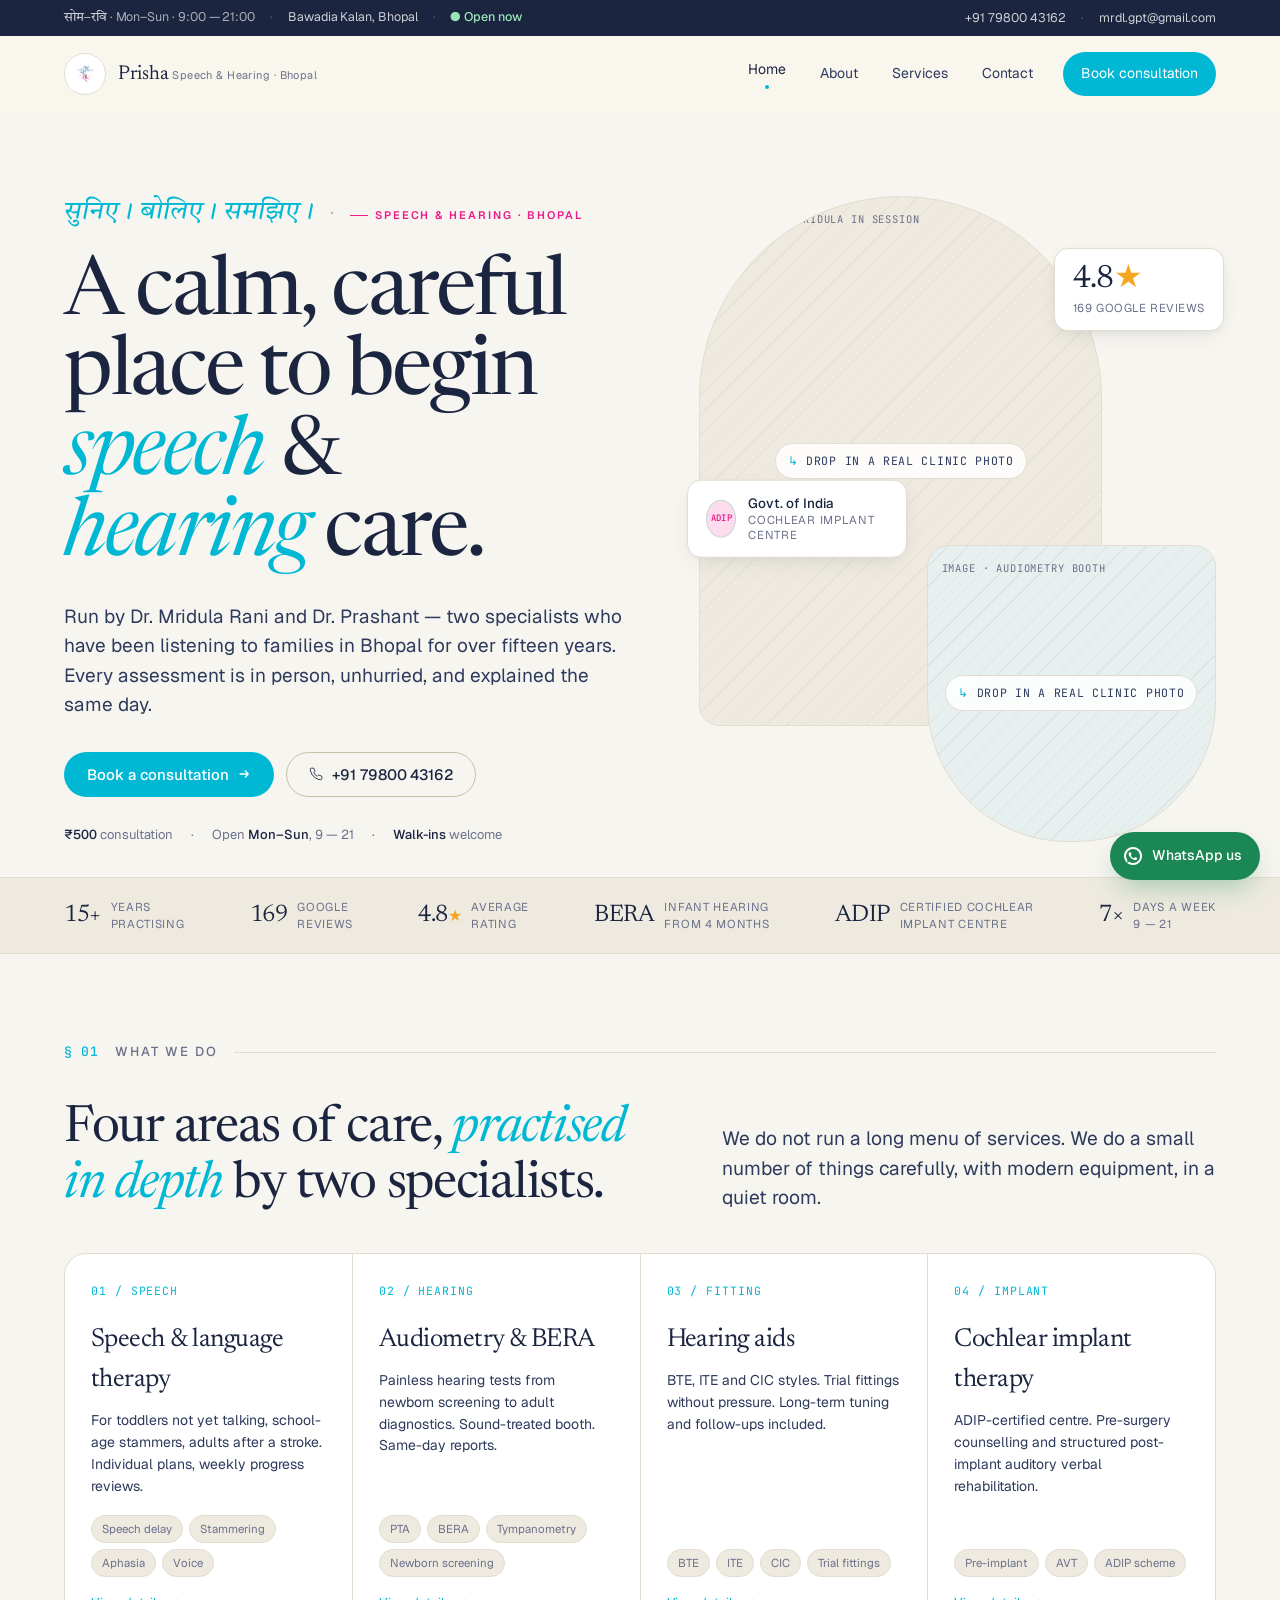
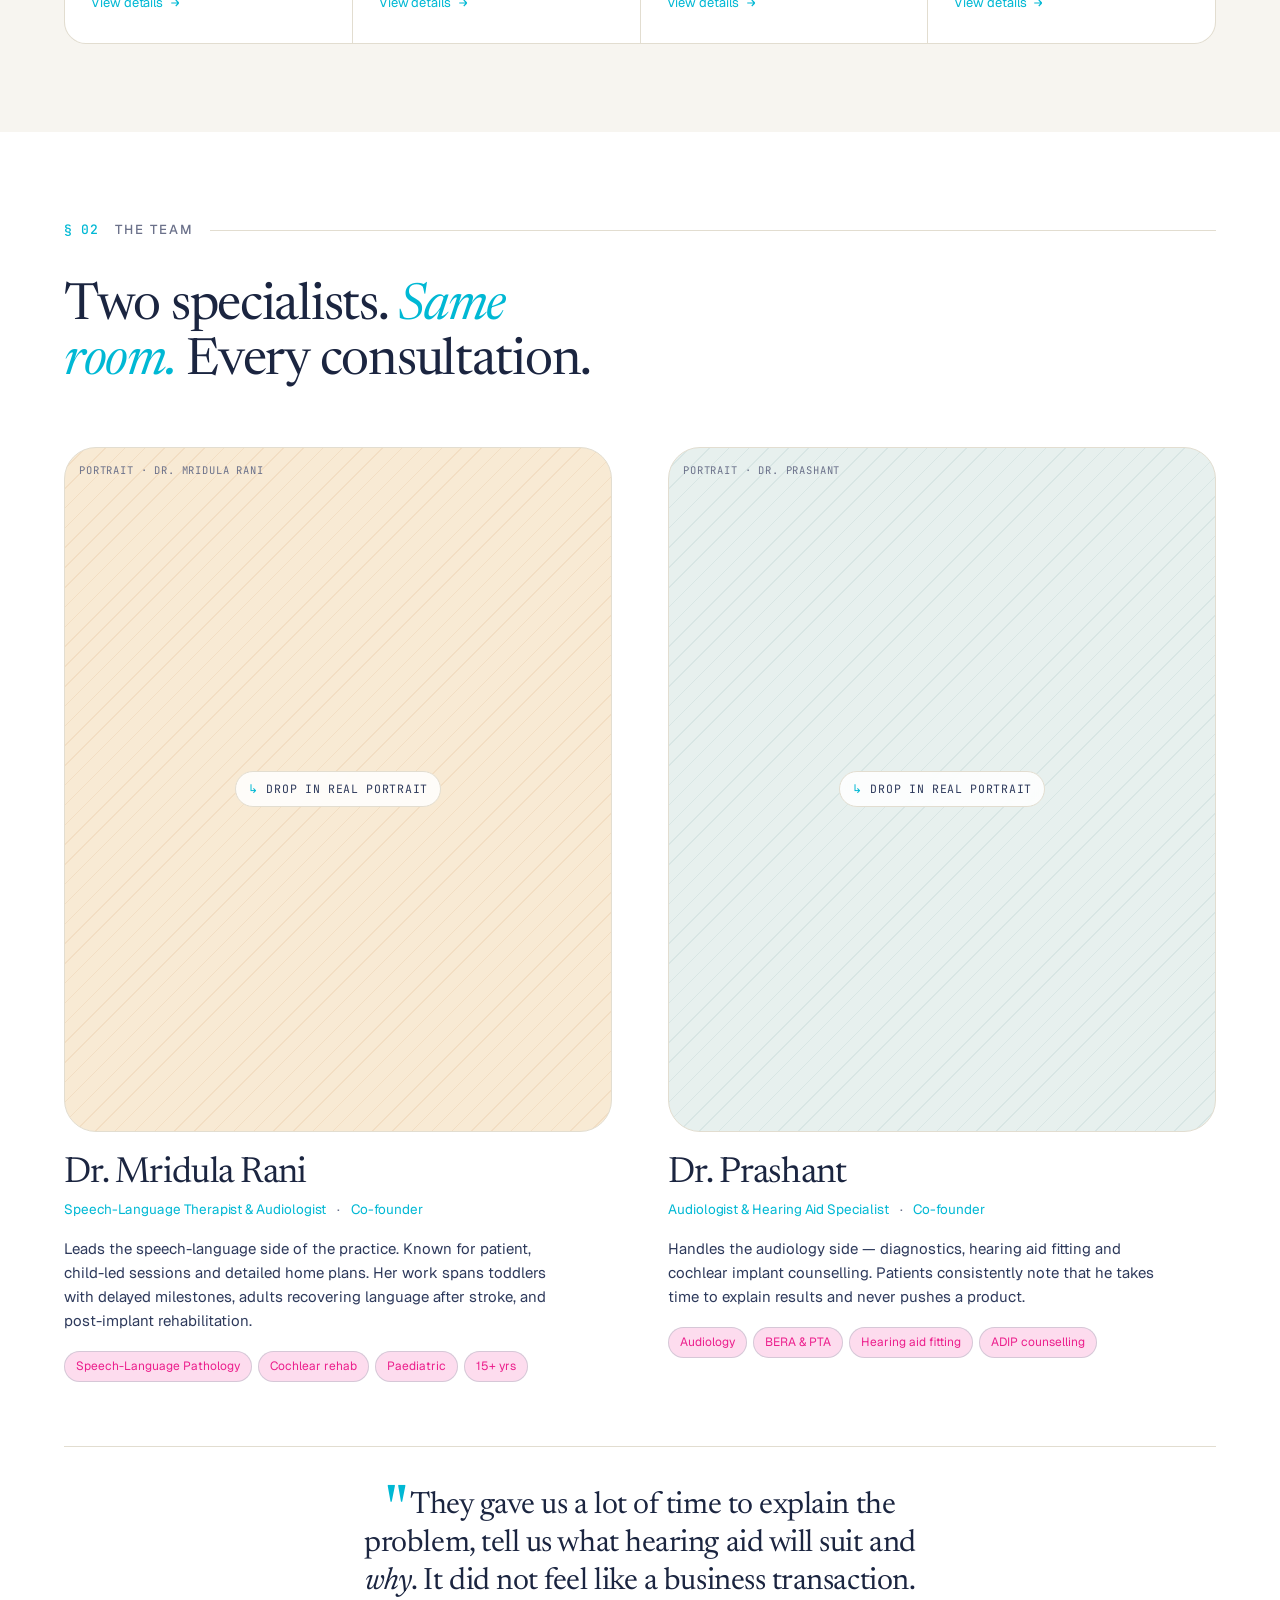
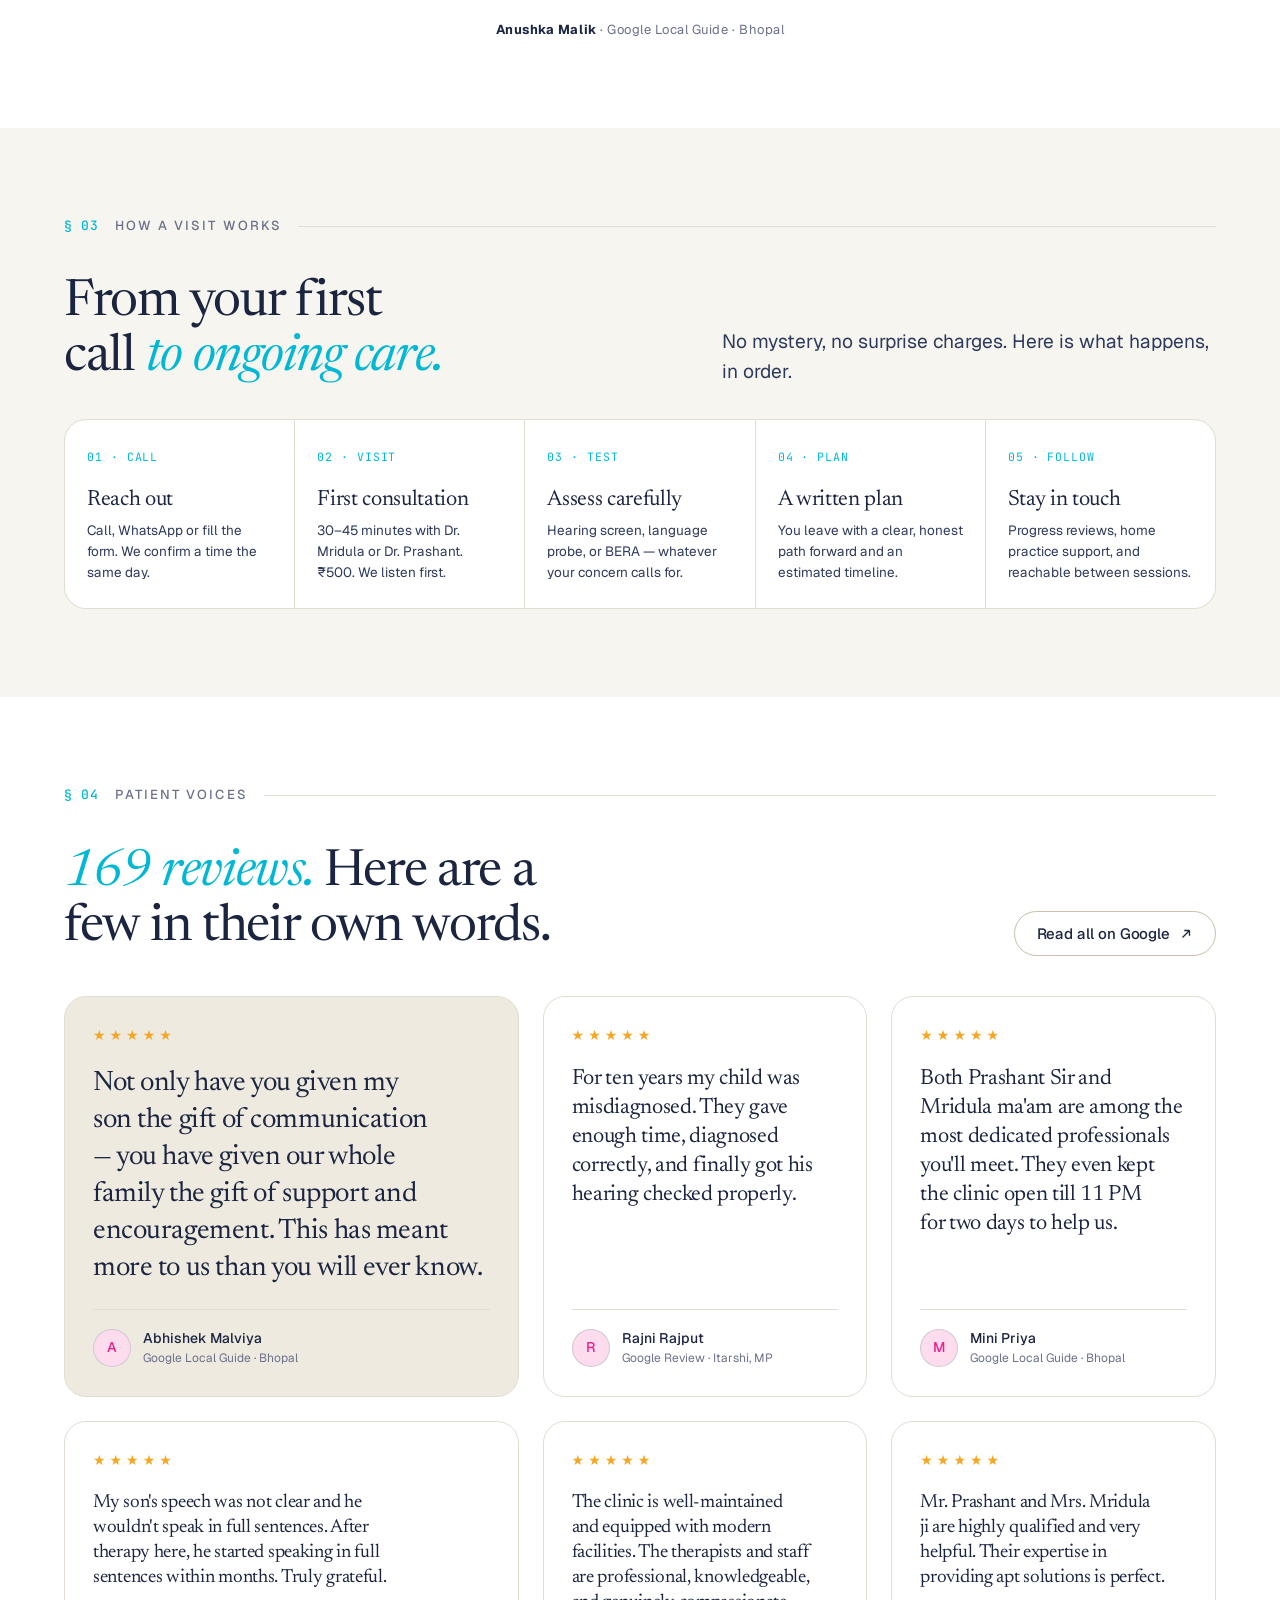
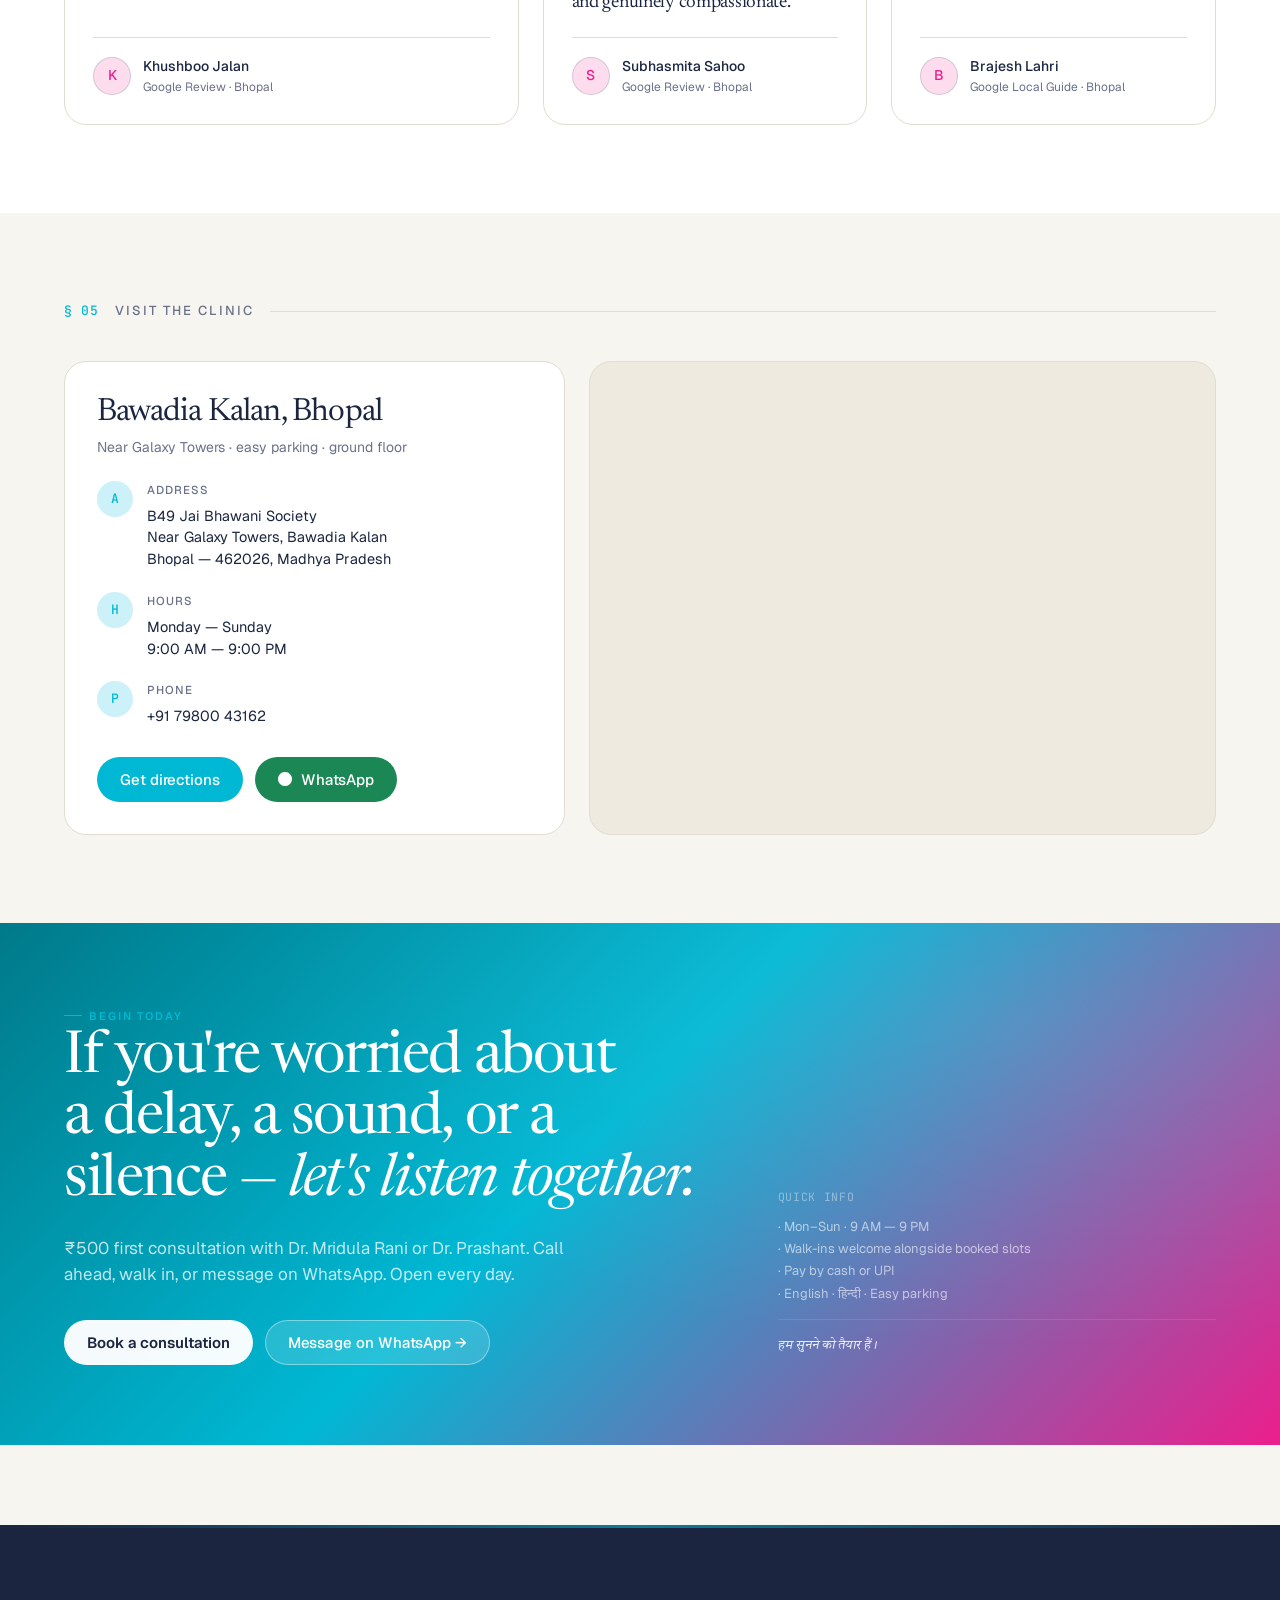
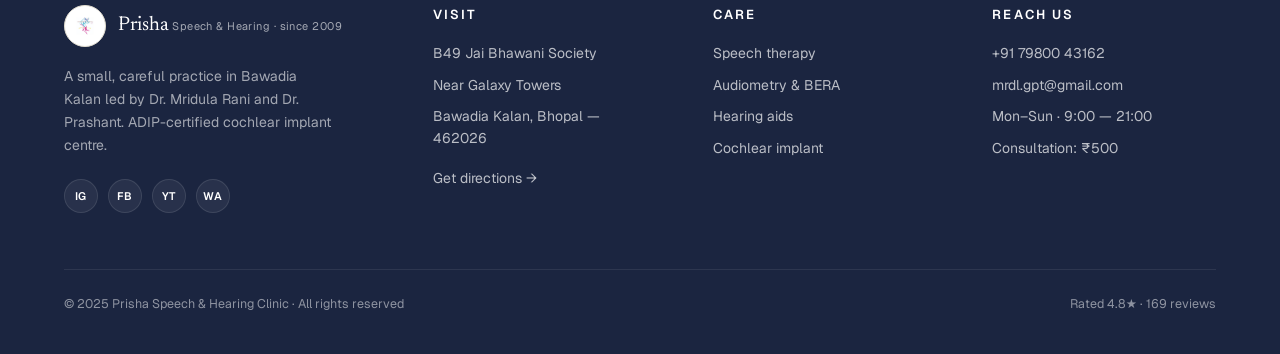
==== commit dfa5b3cf: "feat: apply vivid logo palette to site theme Bump accent colours from muted to vivid logo values — c" ====
--- a/index.html
+++ b/index.html
@@ -453,7 +453,7 @@
 
     /* Final CTA strip */
     .cta-strip {
-      background: var(--ink);
+      background: linear-gradient(135deg, #007A8A 0%, #00B8D4 45%, #EC1E8C 100%);
       color: #fff;
       padding: 80px 0;
       position: relative;
@@ -461,9 +461,7 @@
     }
     .cta-strip::before {
       content: ""; position: absolute; inset: 0;
-      background:
-        radial-gradient(ellipse at 12% 90%, rgba(194,114,43,0.18), transparent 50%),
-        radial-gradient(ellipse at 90% 10%, rgba(38,107,110,0.20), transparent 50%);
+      background: radial-gradient(ellipse at 80% 20%, rgba(255,255,255,0.08), transparent 55%);
       pointer-events: none;
     }
     .cta-strip .container { position: relative; z-index: 1; }
@@ -478,8 +476,8 @@
       margin-bottom: 22px;
     }
     .cta-strip p { color: rgba(255,255,255,0.75); font-size: 17px; max-width: 50ch; margin-bottom: 32px; }
-    .cta-strip .btn-light { color: var(--ink); }
-    .cta-strip .btn-ghost-light { background: transparent; color: #fff; border-color: rgba(255,255,255,0.25); }
+    .cta-strip .btn-light { color: var(--ink); font-weight: 600; }
+    .cta-strip .btn-ghost-light { background: rgba(255,255,255,0.15); color: #fff; border-color: rgba(255,255,255,0.4); }
     .cta-strip .btn-ghost-light:hover { background: #fff; color: var(--ink); border-color: #fff; }
 
     /* Marigold underline accent */
--- a/assets/styles.css
+++ b/assets/styles.css
@@ -14,15 +14,15 @@
   --line:         #E2DDD0;     /* hairline border on warm paper */
   --line-strong:  #C7BFA9;
   /* "marigold" carries the logo's cyan */
-  --marigold:     #0E8FA6;
-  --marigold-2:   #0A6F82;
-  --marigold-soft:#CFEAEF;
+  --marigold:     #00B8D4;  /* logo cyan — vivid */
+  --marigold-2:   #0091A5;
+  --marigold-soft:#CCF1F8;
   /* "teal" carries the logo's magenta */
-  --teal:         #C53087;
-  --teal-soft:    #F7DCEB;
+  --teal:         #EC1E8C;  /* logo magenta — vivid */
+  --teal-soft:    #FDDCEE;
   /* Gold accent */
-  --gold:         #D4A33C;
-  --gold-soft:    #F2E4BE;
+  --gold:         #F5A623;  /* logo gold — vivid */
+  --gold-soft:    #FEF0D0;
   --whats:        #1B8754;
   --shadow-sm:    0 1px 2px rgba(22,50,58,0.04), 0 1px 1px rgba(22,50,58,0.03);
   --shadow-md:    0 8px 24px -8px rgba(22,50,58,0.12), 0 2px 6px rgba(22,50,58,0.04);
@@ -130,8 +130,8 @@
   line-height: 1;
 }
 .btn:active { transform: translateY(1px); }
-.btn-primary { background: var(--ink); color: #fff; }
-.btn-primary:hover { background: var(--marigold); }
+.btn-primary { background: var(--marigold); color: #fff; }
+.btn-primary:hover { background: var(--marigold-2); }
 .btn-marigold { background: var(--marigold); color: #fff; }
 .btn-marigold:hover { background: var(--marigold-2); }
 .btn-ghost { background: transparent; color: var(--ink); border-color: var(--line-strong); }
@@ -315,13 +315,13 @@
 .nav-cta {
   margin-left: 10px;
   padding: 11px 18px;
-  background: var(--ink);
+  background: var(--marigold);
   color: #fff;
   border-radius: 999px;
   font-size: 14px;
   transition: background 0.18s;
 }
-.nav-cta:hover { background: var(--marigold); }
+.nav-cta:hover { background: var(--marigold-2); }
 
 .burger {
   display: none;
